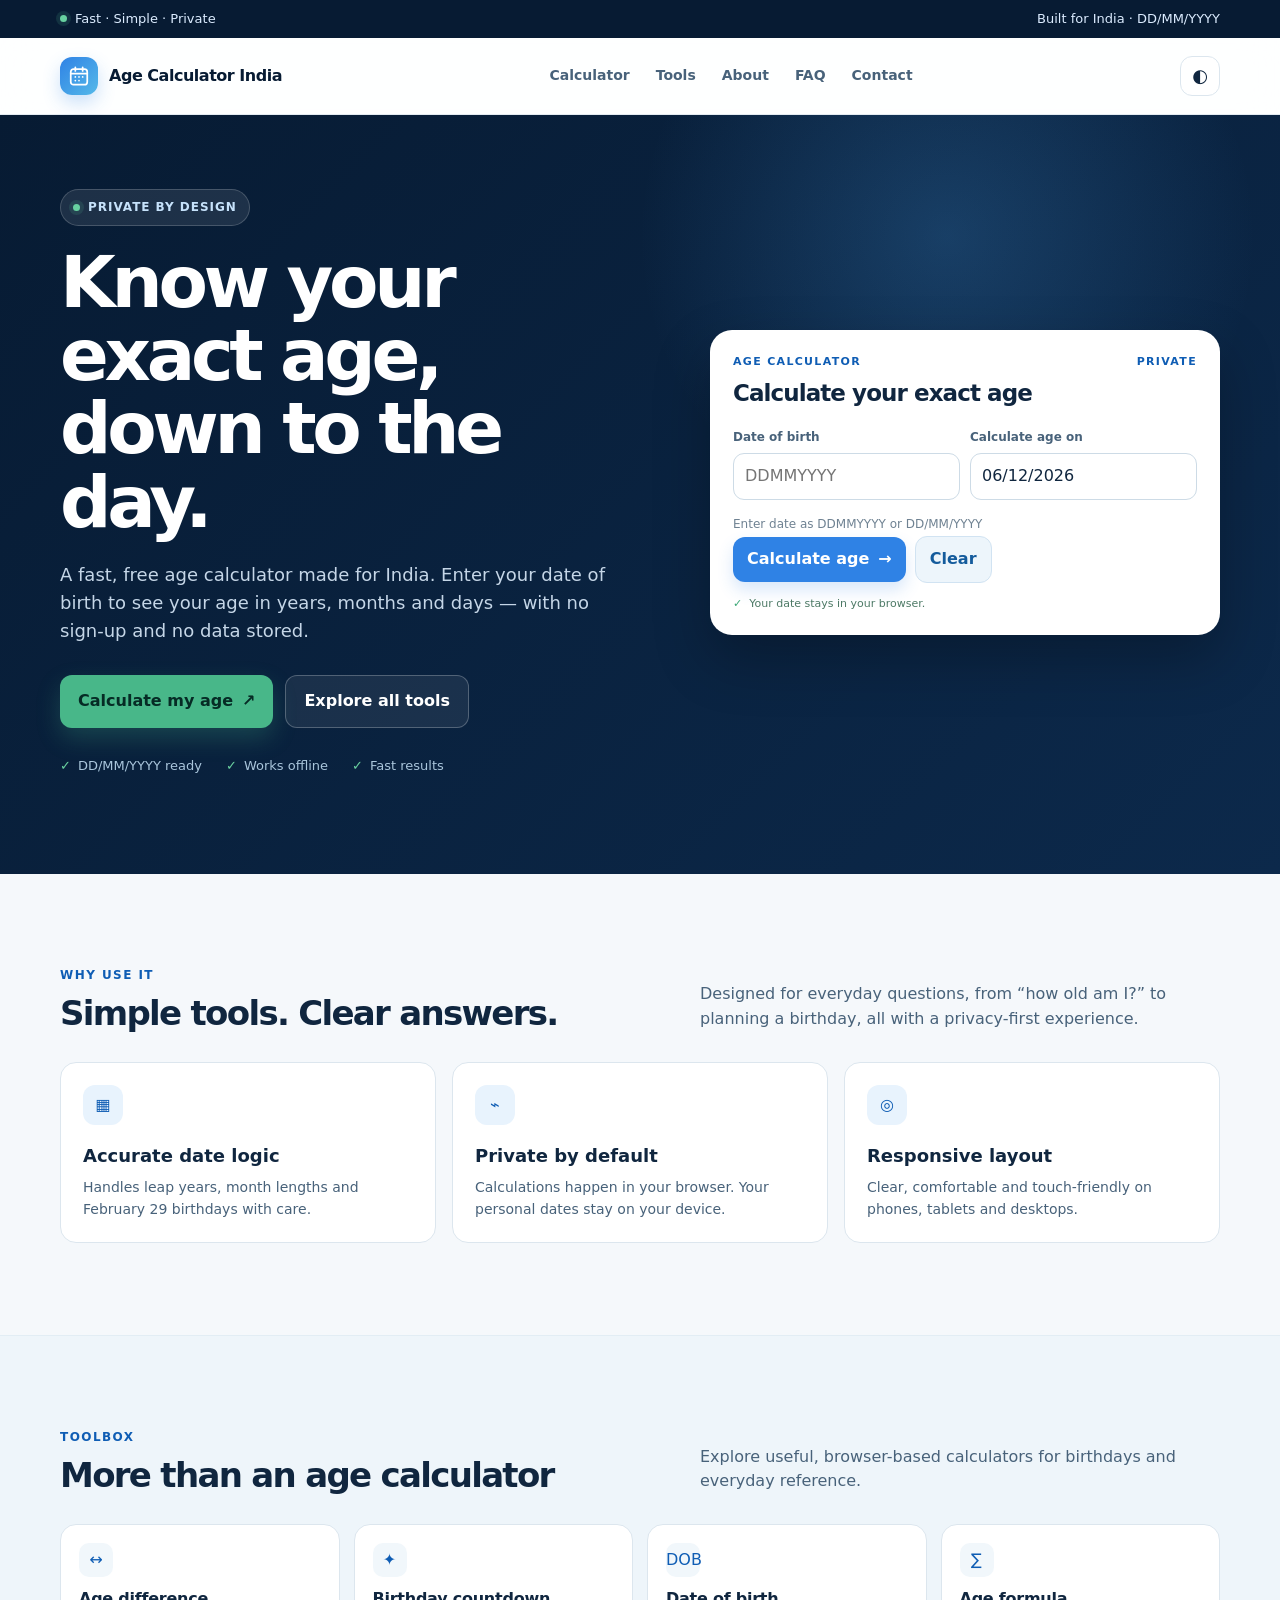
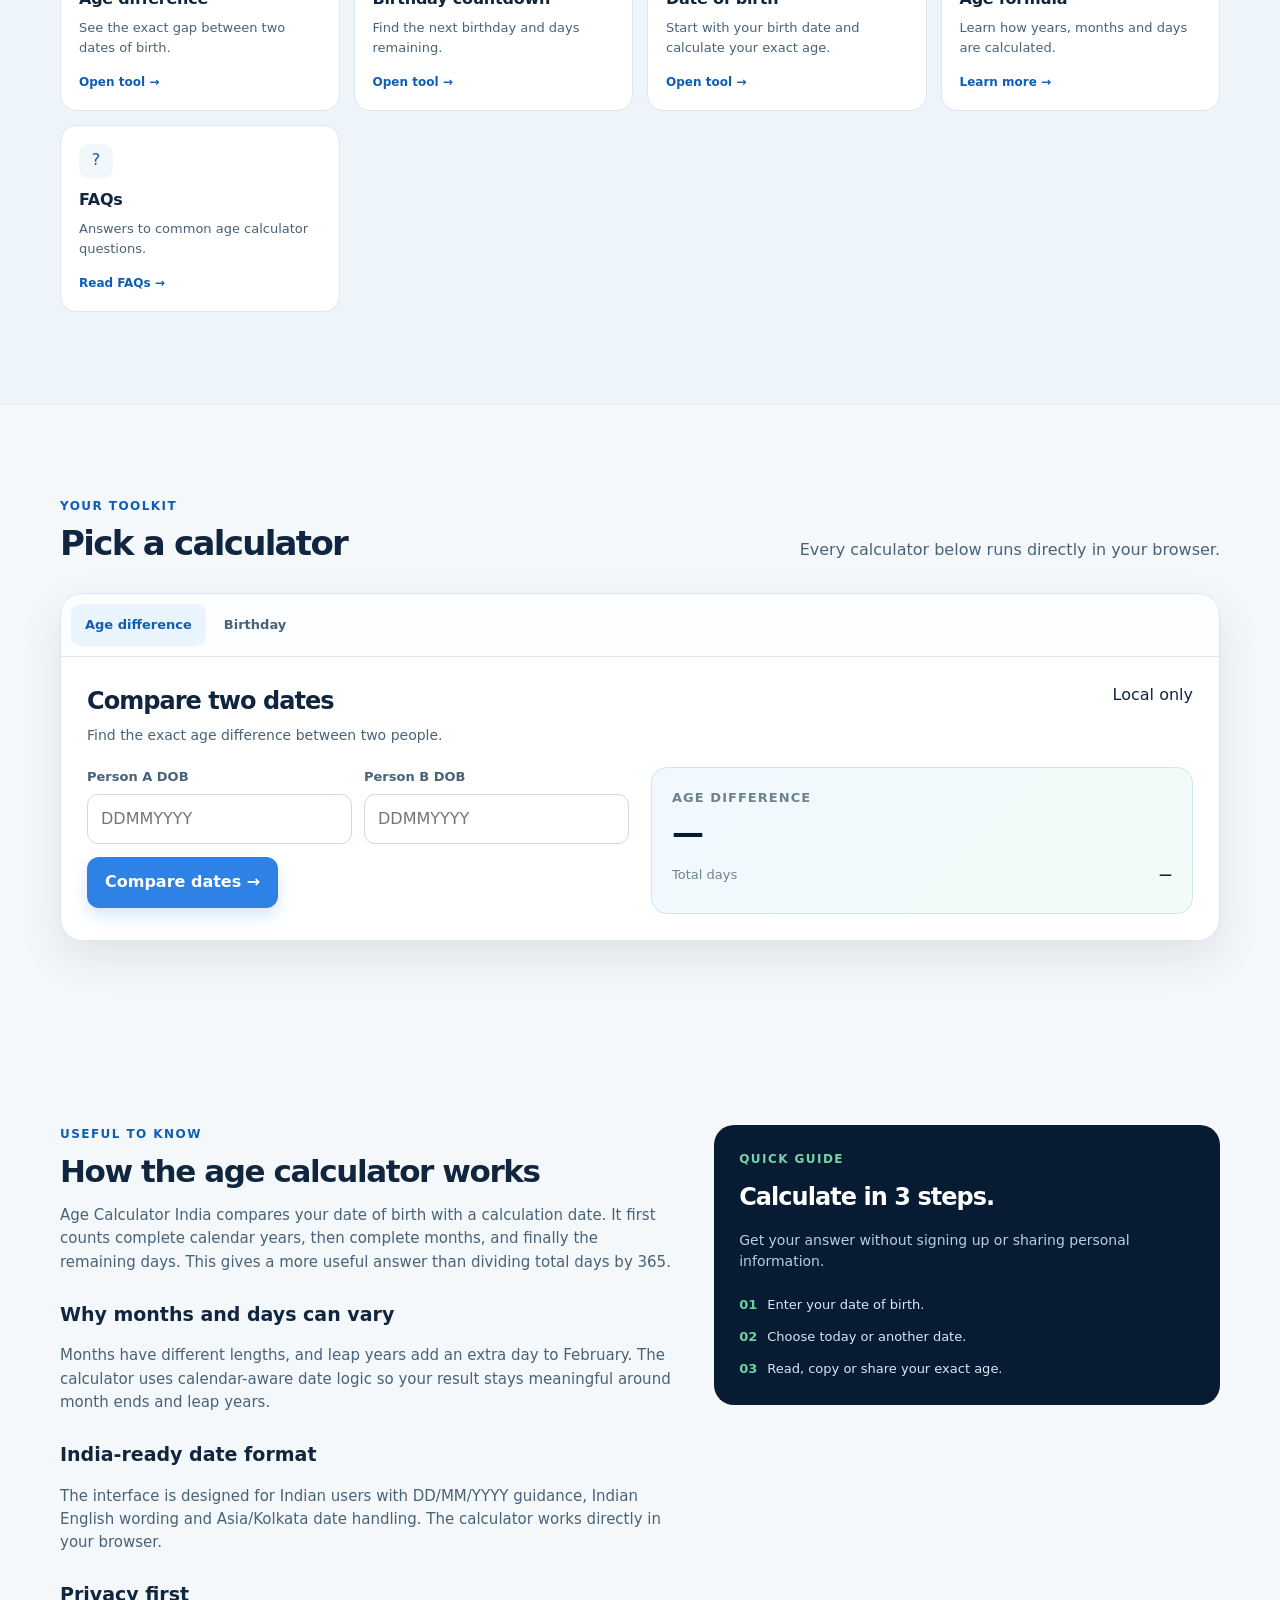
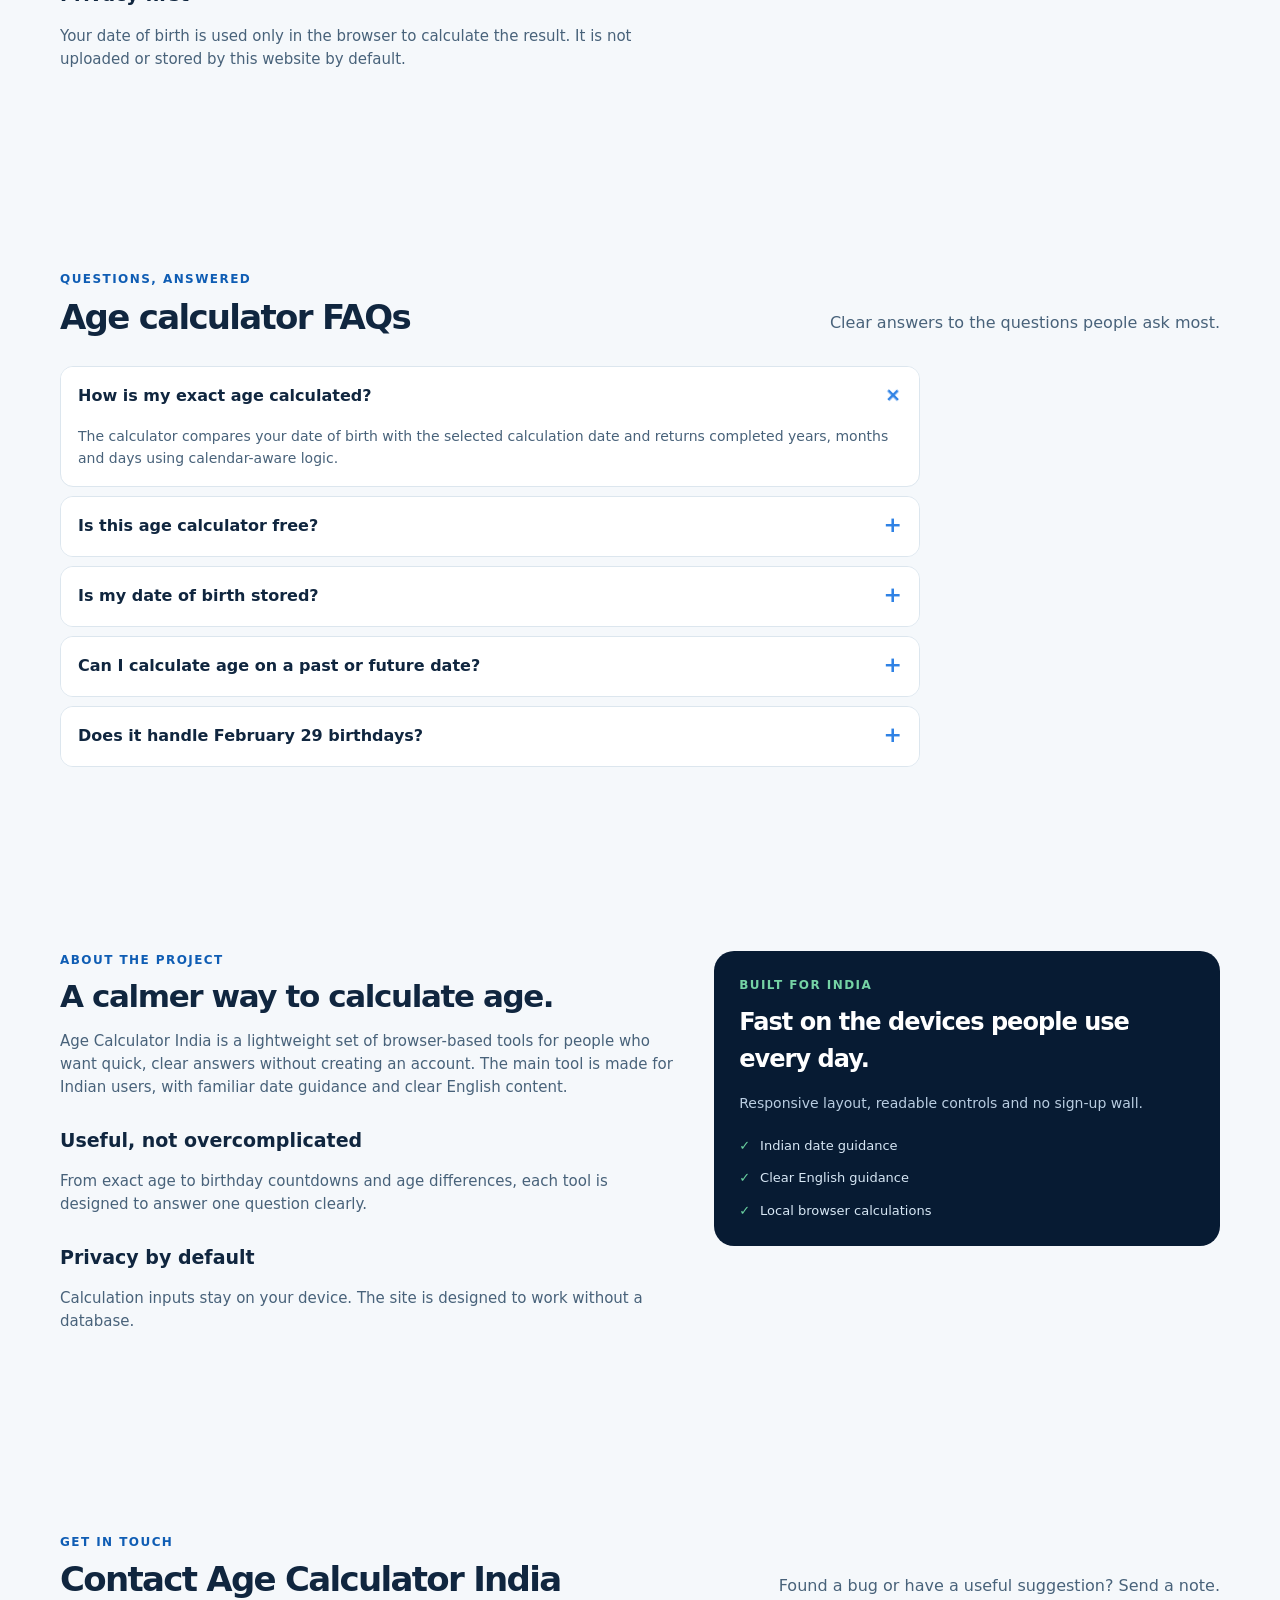
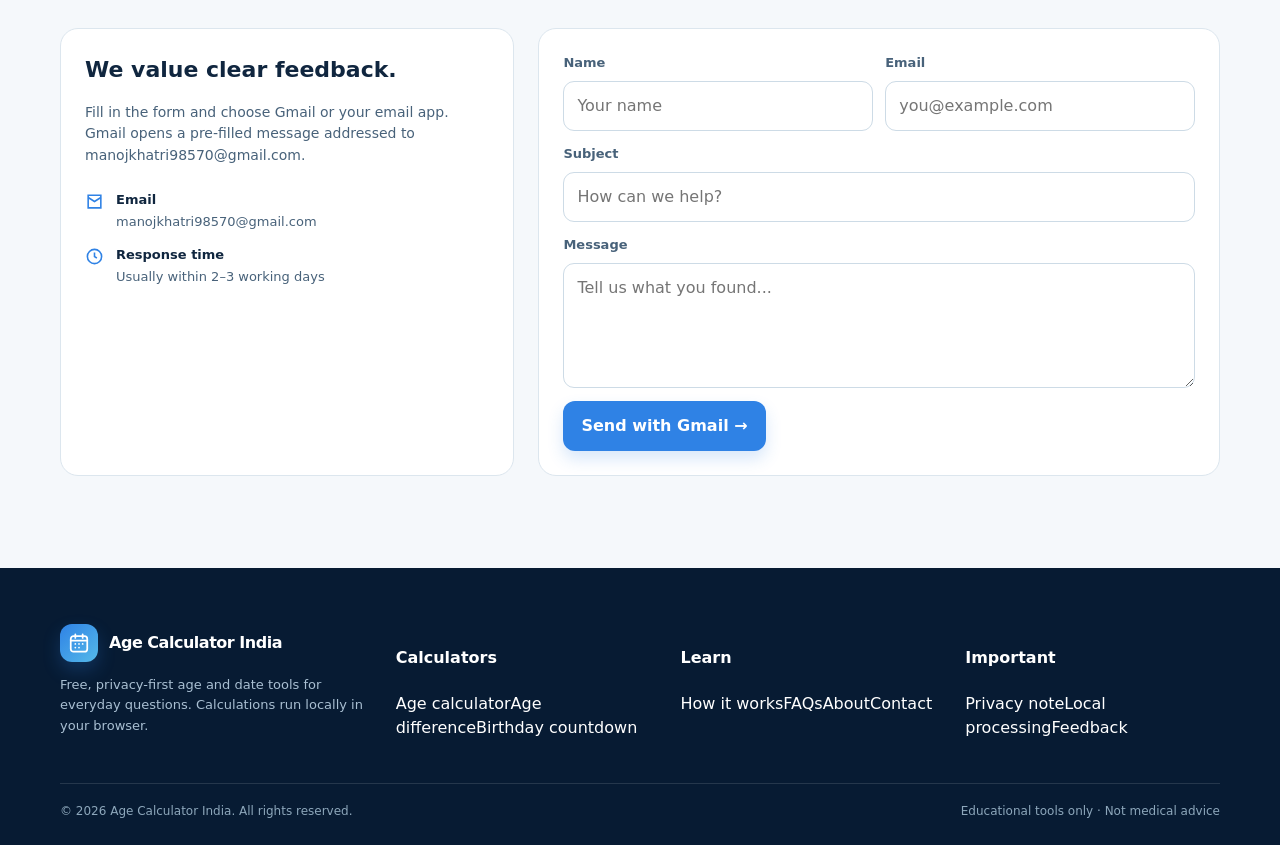
==== index.html @ da119616 "Initial website" ====
<!doctype html>
<html lang="en-IN">
<head>
  <meta charset="utf-8" />
  <meta name="viewport" content="width=device-width, initial-scale=1" />
  <title>Age Calculator India — Exact Age, Birthday & Date of Birth Calculator</title>
  <meta name="description" content="Calculate your exact age in years, months and days with Age Calculator India. Free, private, mobile-friendly tools for birthdays, age difference, pregnancy and more." />
  <meta name="theme-color" content="#071b33" />
  <link rel="icon" href="data:image/svg+xml,%3Csvg xmlns='http://www.w3.org/2000/svg' viewBox='0 0 64 64'%3E%3Crect width='64' height='64' rx='18' fill='%232f82e5'/%3E%3Crect x='14' y='16' width='36' height='34' rx='7' fill='none' stroke='white' stroke-width='5'/%3E%3Cpath d='M22 11v10M42 11v10M14 27h36' stroke='white' stroke-width='5' stroke-linecap='round'/%3E%3C/svg%3E" />
  <link rel="canonical" href="https://agecalculatorindia.example/" />
  <meta property="og:title" content="Age Calculator India — Calculate Your Exact Age" />
  <meta property="og:description" content="A fast, private, browser-based age calculator for India." />
  <meta property="og:type" content="website" />
  <meta property="og:url" content="https://agecalculatorindia.example/" />
  <style>
    :root{
      --ink:#10263f; --ink-2:#48627a; --muted:#6f8292; --canvas:#f5f8fb; --surface:#fff;
      --line:#dce6ee; --blue:#2f82e5; --blue-dark:#0f5db4; --mint:#3aa775; --mint-soft:#e9f7f0;
      --orange:#e79a4b; --orange-soft:#fff5e9; --danger:#dc665d; --navy:#071b33; --navy-2:#0c294b;
      --shadow:0 16px 45px rgba(16,38,63,.10); --radius:20px;
    }
    *{box-sizing:border-box} html{scroll-behavior:smooth} body{margin:0;background:var(--canvas);color:var(--ink);font-family:Inter,ui-sans-serif,system-ui,-apple-system,BlinkMacSystemFont,"Segoe UI",sans-serif;font-size:16px;line-height:1.55;overflow-x:hidden} a{color:inherit;text-decoration:none} button,input,select,textarea{font:inherit} button{cursor:pointer}.container{width:min(1160px,calc(100% - 40px));margin:auto}
    .topbar{background:var(--navy);color:#dcecff;font-size:13px}.topbar .container{height:38px;display:flex;align-items:center;justify-content:space-between;gap:16px}.top-note{display:flex;align-items:center;gap:8px}.dot{width:7px;height:7px;background:#67d1a0;border-radius:50%;display:inline-block;box-shadow:0 0 0 4px rgba(103,209,160,.12)}
    header{position:sticky;top:0;z-index:20;background:rgba(255,255,255,.88);backdrop-filter:blur(18px);border-bottom:1px solid rgba(220,230,238,.8)}.nav{height:76px;display:flex;align-items:center;justify-content:space-between;gap:22px}.brand{display:flex;align-items:center;gap:11px;font-weight:800;letter-spacing:-.03em;color:var(--navy);white-space:nowrap}.brand-mark{width:38px;height:38px;border-radius:12px;background:linear-gradient(135deg,#2f82e5,#55b9e9);display:grid;place-items:center;color:#fff;box-shadow:0 8px 18px rgba(47,130,229,.24)}.brand-mark svg{width:22px}.navlinks{display:flex;align-items:center;gap:26px;color:var(--ink-2);font-size:14px;font-weight:650}.navlinks a:hover{color:var(--blue)}.nav-actions{display:flex;align-items:center;gap:9px}.icon-btn,.theme-btn,.lang-btn{border:1px solid var(--line);background:#fff;color:var(--ink);height:40px;border-radius:12px;display:inline-grid;place-items:center}.icon-btn{min-width:40px}.theme-btn{min-width:40px;padding:0 11px;display:inline-flex;align-items:center;justify-content:center;gap:8px}.theme-label{font-size:12px;font-weight:800;letter-spacing:.01em}.control-glyph{font-size:18px;line-height:1;font-weight:800}.lang-btn{padding:0 12px;font-size:13px;font-weight:700}.icon-btn:hover,.theme-btn:hover,.lang-btn:hover{border-color:#a8c8e6;background:#f4f9fe;box-shadow:0 5px 14px rgba(16,38,63,.08)}.menu-btn{display:none}
    .hero{background:radial-gradient(circle at 74% 16%,rgba(76,164,238,.22),transparent 27%),linear-gradient(135deg,var(--navy),var(--navy-2));color:#fff;overflow:hidden}.hero-inner{padding:74px 0 98px;display:grid;grid-template-columns:1.04fr .96fr;align-items:center;gap:60px}.eyebrow{display:inline-flex;align-items:center;gap:8px;border:1px solid rgba(255,255,255,.18);background:rgba(255,255,255,.09);padding:8px 12px;border-radius:999px;color:#c6e2fb;font-size:12px;font-weight:800;letter-spacing:.08em;text-transform:uppercase}.hero h1{font-size:clamp(42px,6vw,72px);line-height:1.02;letter-spacing:-.06em;margin:20px 0 22px;max-width:690px}.hero p{font-size:18px;color:#c5d6e7;max-width:590px;margin:0 0 30px}.hero-ctas{display:flex;flex-wrap:wrap;gap:12px}.btn{border:0;border-radius:12px;padding:13px 18px;min-height:48px;display:inline-flex;align-items:center;justify-content:center;gap:9px;font-weight:800;transition:transform .18s,box-shadow .18s,background .18s}.btn:hover{transform:translateY(-1px)}.btn-primary{background:#48b789;color:#062b25;box-shadow:0 10px 25px rgba(72,183,137,.24)}.btn-primary:hover{background:#5bc89b}.btn-ghost{color:#fff;border:1px solid rgba(255,255,255,.24);background:rgba(255,255,255,.07)}.btn-ghost:hover{background:rgba(255,255,255,.14)}.hero-trust{display:flex;gap:24px;flex-wrap:wrap;color:#aac6dc;font-size:13px;margin-top:28px}.hero-trust span{display:flex;align-items:center;gap:7px}.check{color:#6ad1a0;font-weight:900}
    .hero-visual{min-height:360px;display:flex;align-items:center;justify-content:flex-end}.hero-calculator{width:min(100%,510px);background:#fff;color:var(--ink);border:1px solid rgba(255,255,255,.4);border-radius:22px;padding:22px;box-shadow:0 24px 55px rgba(0,0,0,.25)}.hero-calc-head{display:flex;align-items:center;justify-content:space-between;gap:12px;margin-bottom:6px}.hero-calc-head span{font-size:11px;font-weight:900;letter-spacing:.12em;text-transform:uppercase;color:var(--blue-dark)}.hero-calculator h3{margin:0 0 16px;font-size:23px;letter-spacing:-.04em}.hero-form-row{display:grid;grid-template-columns:1fr 1fr;gap:10px}.hero-calculator .field{margin-bottom:11px}.hero-calculator .field label{font-size:12px}.hero-calculator .field input{min-height:43px;padding:10px 11px}.hero-calc-actions{display:flex;gap:9px;align-items:center;flex-wrap:wrap}.hero-calc-actions .btn{min-height:43px;padding:10px 14px}.hero-result{display:none;margin-top:14px;border-radius:14px;padding:14px;background:linear-gradient(135deg,#eff8ff,#effaf5);border:1px solid #cfe5f3}.hero-result.show{display:block}.hero-result-label{font-size:11px;text-transform:uppercase;letter-spacing:.08em;color:var(--muted);font-weight:900}.hero-result-age{font-size:28px;line-height:1.1;font-weight:900;letter-spacing:-.05em;color:var(--navy);margin:4px 0}.hero-result-meta{font-size:12px;color:var(--ink-2)}.hero-result-actions{display:flex;gap:8px;margin-top:12px;flex-wrap:wrap}.hero-privacy{margin-top:12px;font-size:11px;color:#4c7965;display:flex;gap:7px;align-items:flex-start}.hero-privacy b{color:var(--mint)}
    .overlap{margin-top:-48px;position:relative;z-index:3}.calculator-shell{background:var(--surface);border:1px solid var(--line);border-radius:24px;box-shadow:var(--shadow);padding:28px}.calc-grid{display:grid;grid-template-columns:1fr 1fr;gap:28px}.calc-copy h2{margin:0 0 8px;font-size:27px;letter-spacing:-.035em}.calc-copy p{margin:0;color:var(--ink-2)}.privacy-note{display:flex;gap:9px;align-items:flex-start;color:#47735f;background:var(--mint-soft);border:1px solid #ccebdc;border-radius:12px;padding:11px 12px;font-size:12px;margin-top:18px}.privacy-note svg{flex:0 0 16px;margin-top:1px}.form-card{background:#f8fbfd;border:1px solid var(--line);border-radius:18px;padding:18px}.form-row{display:grid;grid-template-columns:1fr 1fr;gap:12px}.field{display:flex;flex-direction:column;gap:7px;margin-bottom:13px}.field label{font-size:13px;font-weight:800;color:var(--ink-2)}.field input,.field select,.field textarea{width:100%;border:1px solid #cddbe6;background:#fff;color:var(--ink);border-radius:11px;padding:12px 13px;outline:0;min-height:46px}.field textarea{min-height:125px;resize:vertical}.field input:focus,.field select:focus,.field textarea:focus{border-color:var(--blue);box-shadow:0 0 0 3px rgba(47,130,229,.12)}.field-hint{font-size:12px;color:var(--muted)}.form-actions{display:flex;gap:9px;flex-wrap:wrap}.btn-blue{background:var(--blue);color:#fff;box-shadow:0 8px 16px rgba(47,130,229,.19)}.btn-blue:hover{background:var(--blue-dark)}.btn-soft{background:#edf5fb;color:#145b9c;border:1px solid #d1e3f2}.btn-small{min-height:40px;padding:10px 13px;font-size:13px}.error{display:none;color:#a9443d;background:#fff0ef;border:1px solid #f2c8c3;border-radius:10px;padding:10px 12px;font-size:13px;margin:12px 0}.error.show{display:block}.result-card{display:none;margin-top:18px;border-radius:16px;border:1px solid #cfe5f3;background:linear-gradient(135deg,#f1f9ff,#f2fbf6);padding:17px}.result-card.show{display:block}.result-label{font-size:12px;text-transform:uppercase;letter-spacing:.08em;color:var(--muted);font-weight:800}.result-age{font-size:36px;line-height:1.1;font-weight:900;letter-spacing:-.055em;margin:3px 0 13px;color:var(--navy)}.result-pills{display:flex;flex-wrap:wrap;gap:8px}.result-pill{background:#fff;border:1px solid var(--line);border-radius:10px;padding:9px 10px;font-size:12px;color:var(--ink-2)}.result-pill strong{display:block;color:var(--ink);font-size:15px;margin-top:1px}.result-footer{display:flex;justify-content:space-between;gap:12px;align-items:center;margin-top:14px;padding-top:12px;border-top:1px solid rgba(125,163,185,.22);color:var(--muted);font-size:12px}
    .section{padding:92px 0}.section-head{display:flex;align-items:end;justify-content:space-between;gap:24px;margin-bottom:30px}.section-head h2{font-size:34px;line-height:1.1;letter-spacing:-.05em;margin:0}.section-head p{max-width:520px;margin:0;color:var(--ink-2)}.kicker{color:var(--blue-dark);font-size:12px;font-weight:900;letter-spacing:.12em;text-transform:uppercase;margin-bottom:10px}.feature-grid{display:grid;grid-template-columns:repeat(3,1fr);gap:16px}.feature{padding:22px;background:#fff;border:1px solid var(--line);border-radius:16px}.feature-icon{width:40px;height:40px;border-radius:12px;background:#e8f3fd;color:var(--blue-dark);display:grid;place-items:center;margin-bottom:17px}.feature h3{margin:0 0 7px;font-size:18px}.feature p{margin:0;color:var(--ink-2);font-size:14px}
    .tools-section{background:#eef5fa;border-top:1px solid #e2edf4;border-bottom:1px solid #e2edf4}.tools-grid{display:grid;grid-template-columns:repeat(4,1fr);gap:14px}.tool-card{background:#fff;border:1px solid var(--line);border-radius:16px;padding:18px;min-height:162px;display:flex;flex-direction:column;justify-content:space-between;transition:transform .18s,box-shadow .18s,border-color .18s}.tool-card:hover{transform:translateY(-3px);box-shadow:0 12px 24px rgba(16,38,63,.08);border-color:#afcfe8}.tool-card h3{font-size:16px;margin:10px 0 6px;letter-spacing:-.015em}.tool-card p{font-size:13px;color:var(--ink-2);margin:0}.tool-link{display:inline-flex;align-items:center;gap:5px;color:var(--blue-dark);font-size:12px;font-weight:900;margin-top:15px}.tool-icon{width:34px;height:34px;display:grid;place-items:center;border-radius:10px;background:#f1f7fb;color:var(--blue-dark)}
    .workspace{background:#fff;border:1px solid var(--line);border-radius:22px;box-shadow:var(--shadow);overflow:hidden}.tabs{display:flex;gap:4px;overflow:auto;padding:10px;border-bottom:1px solid var(--line);background:#fbfdff}.tab{border:0;background:transparent;padding:11px 14px;border-radius:10px;color:var(--ink-2);font-size:13px;font-weight:800;white-space:nowrap}.tab.active{background:#eaf4fc;color:var(--blue-dark)}.pane{display:none;padding:26px}.pane.active{display:block}.pane-header{display:flex;justify-content:space-between;align-items:start;gap:18px;margin-bottom:20px}.pane-header h3{font-size:24px;letter-spacing:-.04em;margin:0 0 5px}.pane-header p{margin:0;color:var(--ink-2);font-size:14px}.mini-grid{display:grid;grid-template-columns:1fr 1fr;gap:22px}.inline-result{border:1px solid #cfe5f3;background:linear-gradient(135deg,#f1f9ff,#f2fbf6);border-radius:16px;padding:20px;min-height:100%;}.inline-result h4{font-size:13px;text-transform:uppercase;color:var(--muted);letter-spacing:.08em;margin:0 0 8px}.big-number{font-size:32px;line-height:1.1;font-weight:900;letter-spacing:-.05em;color:var(--navy);margin-bottom:14px}.info-list{display:grid;gap:9px}.info-item{display:flex;justify-content:space-between;gap:18px;border-bottom:1px dashed #c9dae6;padding-bottom:8px;font-size:13px}.info-item:last-child{border-bottom:0}.info-item span{color:var(--muted)}.disclaimer{background:var(--orange-soft);border:1px solid #f1d4aa;color:#855c2e;padding:12px 13px;border-radius:11px;font-size:13px;margin-top:14px}.success{display:none;color:#2e7659;background:var(--mint-soft);border:1px solid #c6ead8;padding:11px 13px;border-radius:11px;font-size:13px;margin-top:12px}.success.show{display:block}
    .content-grid{display:grid;grid-template-columns:1.1fr .9fr;gap:36px;align-items:start}.prose{max-width:710px}.prose h2{font-size:31px;letter-spacing:-.045em;line-height:1.15;margin:0 0 14px}.prose h3{font-size:19px;margin:26px 0 7px}.prose p,.prose li{color:var(--ink-2);font-size:15px}.prose ul{padding-left:20px}.side-card{background:var(--navy);color:#fff;border-radius:20px;padding:25px;position:sticky;top:110px}.side-card h3{font-size:24px;letter-spacing:-.04em;margin:0 0 12px}.side-card p{color:#b9cde1;font-size:14px}.side-list{display:grid;gap:12px;margin-top:22px}.side-list div{display:flex;gap:10px;align-items:flex-start;color:#d7e7f5;font-size:13px}.side-list b{color:#6ad1a0}.faq-list{display:grid;gap:9px;max-width:860px}.faq-item{background:#fff;border:1px solid var(--line);border-radius:13px;overflow:hidden}.faq-q{width:100%;display:flex;justify-content:space-between;gap:14px;border:0;background:#fff;padding:17px;text-align:left;color:var(--ink);font-weight:800}.faq-a{display:none;padding:0 17px 17px;color:var(--ink-2);font-size:14px}.faq-item.open .faq-a{display:block}.faq-item.open .plus{transform:rotate(45deg)}.plus{font-size:22px;line-height:1;color:var(--blue);transition:transform .2s}
    .contact-grid{display:grid;grid-template-columns:.8fr 1.2fr;gap:24px}.contact-card{background:#fff;border:1px solid var(--line);border-radius:18px;padding:24px}.contact-card h3{margin:0 0 8px;font-size:22px}.contact-card p{color:var(--ink-2);font-size:14px}.contact-points{display:grid;gap:13px;margin-top:23px}.contact-point{display:flex;gap:12px;align-items:flex-start}.contact-point svg{color:var(--blue);flex:0 0 19px;margin-top:2px}.contact-point div{font-size:13px;color:var(--ink-2)}.contact-point strong{display:block;color:var(--ink);margin-bottom:2px}
    footer{background:var(--navy);color:#fff;padding:56px 0 25px}.footer-grid{display:grid;grid-template-columns:1.2fr 1fr 1fr 1fr;gap:30px}.footer-brand p{color:#a9bfd2;font-size:13px;max-width:310px}.footer h4{font-size:13px;margin:0 0 14px;color:#fff}.footer a{display:block;color:#a9bfd2;font-size:13px;margin:9px 0}.footer a:hover{color:#fff}.footer-bottom{display:flex;justify-content:space-between;gap:18px;border-top:1px solid rgba(255,255,255,.12);margin-top:34px;padding-top:18px;color:#8da7bb;font-size:12px}.hidden{display:none!important}
    body.dark{--ink:#f1f6fb;--ink-2:#bdcad6;--muted:#91a4b3;--canvas:#101b27;--surface:#162433;--line:#294052;--navy:#061522;--navy-2:#0b2239}.dark header{background:rgba(16,27,39,.88)}.dark .brand{color:#fff}.dark .icon-btn,.dark .theme-btn,.dark .lang-btn,.dark .form-card,.dark .field input,.dark .field select,.dark .field textarea,.dark .feature,.dark .tool-card,.dark .workspace,.dark .faq-item,.dark .faq-q,.dark .contact-card{background:#162433;color:var(--ink);border-color:var(--line)}.dark .fake-field{background:#1b2d3f;border-color:var(--line);color:#98abba}.dark .fake-result,.dark .result-card,.dark .inline-result{background:linear-gradient(135deg,#162b3f,#16352e);border-color:#34536a}.dark .result-pill,.dark .fake-chip{background:#1d3041;border-color:#365164;color:#c6d4df}.dark .btn-soft{background:#18324a;color:#b8dcf6;border-color:#31526c}.dark .tabs{background:#122131;border-color:var(--line)}.dark .tab{color:#b9cbd7}.dark .tab.active{background:#1a3d59;color:#cdeaff}.dark .tools-section{background:#12202d;border-color:#213a4c}.dark .feature-icon,.dark .tool-icon{background:#1a344a;color:#95cefa}.dark .side-card{background:#0b2239}.dark .topbar{background:#040e19}.dark .contact-point div,.dark .contact-point strong{color:var(--ink)}.dark .hero-calculator{background:#162433;color:var(--ink);border-color:#294052}.dark .hero-calculator .field input{background:#1b2d3f;color:var(--ink);border-color:#294052}.dark .hero-result{background:linear-gradient(135deg,#162b3f,#16352e);border-color:#34536a}.dark .hero-result-age,.dark .big-number,.dark .result-age{color:#f6fbff}.dark .footer{background:#061522}
    @media (max-width:980px){.hero-inner{grid-template-columns:1fr;gap:36px;padding:60px 0 82px}.hero-visual{max-width:560px}.calc-grid,.content-grid,.contact-grid{grid-template-columns:1fr}.tools-grid{grid-template-columns:repeat(2,1fr)}.feature-grid{grid-template-columns:repeat(3,1fr)}.side-card{position:static}.footer-grid{grid-template-columns:2fr 1fr 1fr}}
    @media (max-width:700px){.container{width:min(100% - 28px,1160px)}.topbar .container{height:34px;font-size:11px}.topbar .top-right{display:none}.nav{height:66px;overflow:hidden}.brand{min-width:0}.brand>span:last-child{overflow:hidden;text-overflow:ellipsis}.nav-actions{gap:6px}.lang-btn,.theme-label{display:none}.navlinks{display:none}.navlinks.open{display:flex;position:absolute;top:66px;left:0;right:0;flex-direction:column;align-items:flex-start;gap:0;padding:12px 18px 17px;background:#fff;border-bottom:1px solid var(--line);box-shadow:0 12px 20px rgba(16,38,63,.08)}.dark .navlinks.open{background:#162433}.navlinks.open a{padding:11px 4px;width:100%}.menu-btn{display:inline-grid}.hero-inner{padding:48px 0 74px}.hero h1{font-size:47px}.hero p{font-size:16px}.hero-visual{display:flex;min-height:auto;justify-content:stretch}.hero-calculator{width:100%}.hero-form-row{grid-template-columns:1fr}.overlap{margin-top:-32px}.calculator-shell{padding:20px}.calc-grid,.mini-grid,.form-row{grid-template-columns:1fr}.section{padding:70px 0}.section-head{display:block}.section-head h2{font-size:29px;margin-bottom:11px}.feature-grid{grid-template-columns:1fr}.tools-grid{grid-template-columns:1fr}.pane{padding:20px}.pane-header{display:block}.footer-grid{grid-template-columns:1fr 1fr}.footer-brand{grid-column:1/-1}.footer-bottom{display:block}.footer-bottom span{display:block;margin-bottom:6px}}
    @media (prefers-reduced-motion:reduce){*,*:before,*:after{scroll-behavior:auto!important;transition:none!important}}
  </style>
  <script type="application/ld+json">
  {"@context":"https://schema.org","@type":"WebApplication","name":"Age Calculator India","applicationCategory":"UtilitiesApplication","operatingSystem":"Any","description":"A free browser-based age calculator for users in India.","url":"https://agecalculatorindia.example/","offers":{"@type":"Offer","price":"0","priceCurrency":"INR"}}
  </script>
  <script type="application/ld+json">
  {"@context":"https://schema.org","@type":"FAQPage","mainEntity":[{"@type":"Question","name":"How is age calculated?","acceptedAnswer":{"@type":"Answer","text":"Age is calculated by comparing the date of birth with the selected calculation date and returning completed years, months and days."}},{"@type":"Question","name":"Is my date of birth stored?","acceptedAnswer":{"@type":"Answer","text":"No. The calculator runs locally in your browser and does not store your date of birth by default."}}]}
  </script>
</head>
<body>
  <div class="topbar"><div class="container"><span class="top-note"><i class="dot"></i> Fast · Simple · Private</span><span class="top-right">Built for India · DD/MM/YYYY</span></div></div>
  <header><div class="container nav">
    <a href="#home" class="brand" aria-label="Age Calculator India home"><span class="brand-mark"><svg viewBox="0 0 24 24" fill="none" stroke="currentColor" stroke-width="1.9" stroke-linecap="round" stroke-linejoin="round"><rect x="3" y="4.5" width="18" height="17" rx="3"/><path d="M8 2.5v4M16 2.5v4M3 9.5h18M8 13h.01M12 13h.01M16 13h.01M8 17h.01M12 17h.01"/></svg></span><span>Age Calculator India</span></a>
    <nav class="navlinks" id="navlinks"><a href="#home">Calculator</a><a href="#tools">Tools</a><a href="#about">About</a><a href="#faq">FAQ</a><a href="#contact">Contact</a></nav>
    <div class="nav-actions"><button class="theme-btn" id="themeBtn" type="button" aria-label="Toggle light and dark theme" aria-pressed="false" title="Switch appearance"><span id="themeIcon" class="control-glyph" aria-hidden="true">◐</span></button><button class="icon-btn menu-btn" id="menuBtn" type="button" aria-label="Open menu"><span class="control-glyph" aria-hidden="true">≡</span></button></div>
  </div></header>

  <main>
    <section class="hero" id="home"><div class="container hero-inner">
      <div><span class="eyebrow"><span class="dot"></span> Private by design</span><h1>Know your exact age, down to the day.</h1><p id="heroText">A fast, free age calculator made for India. Enter your date of birth to see your age in years, months and days — with no sign-up and no data stored.</p><div class="hero-ctas"><a href="#home" class="btn btn-primary">Calculate my age <span>↗</span></a><a href="#tools" class="btn btn-ghost">Explore all tools</a></div><div class="hero-trust"><span><b class="check">✓</b> DD/MM/YYYY ready</span><span><b class="check">✓</b> Works offline</span><span><b class="check">✓</b> Fast results</span></div></div>
      <div class="hero-visual"><div class="hero-calculator" aria-label="Main age calculator"><div class="hero-calc-head"><span>Age calculator</span><span class="mini-tag">Private</span></div><h3>Calculate your exact age</h3><div class="hero-form-row"><div class="field"><label for="heroDob">Date of birth</label><input id="heroDob" type="text" inputmode="numeric" placeholder="DDMMYYYY" maxlength="10" aria-describedby="heroDateHint"></div><div class="field"><label for="heroAsOf">Calculate age on</label><input id="heroAsOf" type="text" inputmode="numeric" placeholder="DDMMYYYY" maxlength="10"></div></div><span id="heroDateHint" class="field-hint">Enter date as DDMMYYYY or DD/MM/YYYY</span><div id="heroError" class="error" role="alert"></div><div class="hero-calc-actions"><button class="btn btn-blue" id="heroCalculate" type="button">Calculate age <span>→</span></button><button class="btn btn-soft" id="heroClear" type="button">Clear</button></div><div class="hero-result" id="heroResult" aria-live="polite"><div class="hero-result-label">Exact age</div><div class="hero-result-age" id="heroHeadline">—</div><div class="hero-result-meta" id="heroMeta">Calculated locally</div><div class="result-pills" id="heroDetails"></div><div class="hero-result-actions"><button class="btn btn-soft btn-small" id="copyShareLink" type="button">Copy link</button></div></div><div class="hero-privacy"><b>✓</b><span>Your date stays in your browser.</span></div></div></div>
    </div></section>

    

    <section class="section"><div class="container"><div class="section-head"><div><div class="kicker">Why use it</div><h2>Simple tools. Clear answers.</h2></div><p>Designed for everyday questions, from “how old am I?” to planning a birthday, all with a privacy-first experience.</p></div><div class="feature-grid"><article class="feature"><div class="feature-icon">▦</div><h3>Accurate date logic</h3><p>Handles leap years, month lengths and February 29 birthdays with care.</p></article><article class="feature"><div class="feature-icon">⌁</div><h3>Private by default</h3><p>Calculations happen in your browser. Your personal dates stay on your device.</p></article><article class="feature"><div class="feature-icon">◎</div><h3>Responsive layout</h3><p>Clear, comfortable and touch-friendly on phones, tablets and desktops.</p></article></div></div></section>

    <section class="section tools-section" id="tools"><div class="container"><div class="section-head"><div><div class="kicker">Toolbox</div><h2>More than an age calculator</h2></div><p>Explore useful, browser-based calculators for birthdays and everyday reference.</p></div><div class="tools-grid"><a class="tool-card" href="#workspace" data-tab="difference"><div><div class="tool-icon">↔</div><h3>Age difference</h3><p>See the exact gap between two dates of birth.</p></div><span class="tool-link">Open tool →</span></a><a class="tool-card" href="#workspace" data-tab="birthday"><div><div class="tool-icon">✦</div><h3>Birthday countdown</h3><p>Find the next birthday and days remaining.</p></div><span class="tool-link">Open tool →</span></a><a class="tool-card" href="#home"><div><div class="tool-icon">DOB</div><h3>Date of birth</h3><p>Start with your birth date and calculate your exact age.</p></div><span class="tool-link">Open tool →</span></a><a class="tool-card" href="#content"><div><div class="tool-icon">∑</div><h3>Age formula</h3><p>Learn how years, months and days are calculated.</p></div><span class="tool-link">Learn more →</span></a><a class="tool-card" href="#faq"><div><div class="tool-icon">?</div><h3>FAQs</h3><p>Answers to common age calculator questions.</p></div><span class="tool-link">Read FAQs →</span></a></div></div></section>

    <section class="section" id="workspace"><div class="container"><div class="section-head"><div><div class="kicker">Your toolkit</div><h2>Pick a calculator</h2></div><p>Every calculator below runs directly in your browser.</p></div><div class="workspace"><div class="tabs" role="tablist"><button class="tab active" data-pane="difference" role="tab">Age difference</button><button class="tab" data-pane="birthday" role="tab">Birthday</button></div>
      <div class="pane active" id="pane-difference"><div class="pane-header"><div><h3>Compare two dates</h3><p>Find the exact age difference between two people.</p></div><span class="mini-tag">Local only</span></div><div class="mini-grid"><div><div class="form-row"><div class="field"><label for="personA">Person A DOB</label><input type="text" inputmode="numeric" placeholder="DDMMYYYY" maxlength="10" id="personA"></div><div class="field"><label for="personB">Person B DOB</label><input type="text" inputmode="numeric" placeholder="DDMMYYYY" maxlength="10" id="personB"></div></div><div id="diffError" class="error" role="alert"></div><button class="btn btn-blue" id="calculateDiff" type="button">Compare dates →</button></div><div class="inline-result"><h4>Age difference</h4><div class="big-number" id="diffHeadline">—</div><div class="info-list" id="diffInfo"><div class="info-item"><span>Total days</span><b>—</b></div></div></div></div></div>
      <div class="pane" id="pane-birthday"><div class="pane-header"><div><h3>Birthday countdown</h3><p>See when the next birthday arrives.</p></div><span class="mini-tag">Local only</span></div><div class="mini-grid"><div><div class="field"><label for="birthdayDob">Date of birth</label><input type="text" inputmode="numeric" placeholder="DDMMYYYY" maxlength="10" id="birthdayDob"></div><div id="birthdayError" class="error" role="alert"></div><button class="btn btn-blue" id="calculateBirthday" type="button">Show birthday →</button></div><div class="inline-result"><h4>Next birthday</h4><div class="big-number" id="birthdayHeadline">—</div><div class="info-list" id="birthdayInfo"><div class="info-item"><span>Days remaining</span><b>—</b></div></div></div></div></div>
          </div></div></section>

    <section class="section" id="content"><div class="container content-grid"><article class="prose"><div class="kicker">Useful to know</div><h2>How the age calculator works</h2><p>Age Calculator India compares your date of birth with a calculation date. It first counts complete calendar years, then complete months, and finally the remaining days. This gives a more useful answer than dividing total days by 365.</p><h3>Why months and days can vary</h3><p>Months have different lengths, and leap years add an extra day to February. The calculator uses calendar-aware date logic so your result stays meaningful around month ends and leap years.</p><h3>India-ready date format</h3><p>The interface is designed for Indian users with DD/MM/YYYY guidance, Indian English wording and Asia/Kolkata date handling. The calculator works directly in your browser.</p><h3>Privacy first</h3><p>Your date of birth is used only in the browser to calculate the result. It is not uploaded or stored by this website by default.</p></article><aside class="side-card"><div class="kicker" style="color:#75d3a5">Quick guide</div><h3>Calculate in 3 steps.</h3><p>Get your answer without signing up or sharing personal information.</p><div class="side-list"><div><b>01</b><span>Enter your date of birth.</span></div><div><b>02</b><span>Choose today or another date.</span></div><div><b>03</b><span>Read, copy or share your exact age.</span></div></div></aside></div></section>

    <section class="section" id="faq"><div class="container"><div class="section-head"><div><div class="kicker">Questions, answered</div><h2>Age calculator FAQs</h2></div><p>Clear answers to the questions people ask most.</p></div><div class="faq-list"><div class="faq-item open"><button class="faq-q" type="button">How is my exact age calculated?<span class="plus">+</span></button><div class="faq-a">The calculator compares your date of birth with the selected calculation date and returns completed years, months and days using calendar-aware logic.</div></div><div class="faq-item"><button class="faq-q" type="button">Is this age calculator free?<span class="plus">+</span></button><div class="faq-a">Yes. The calculator is free to use and no account is required.</div></div><div class="faq-item"><button class="faq-q" type="button">Is my date of birth stored?<span class="plus">+</span></button><div class="faq-a">No. The calculator runs locally in your browser and does not store your date of birth by default.</div></div><div class="faq-item"><button class="faq-q" type="button">Can I calculate age on a past or future date?<span class="plus">+</span></button><div class="faq-a">You can calculate age on any date on or after the date of birth. A date before the birth date will show a validation message.</div></div><div class="faq-item"><button class="faq-q" type="button">Does it handle February 29 birthdays?<span class="plus">+</span></button><div class="faq-a">Yes. Leap years and February 29 birthdays are handled with a clear next-birthday rule for non-leap years.</div></div></div></div></section>

    <section class="section" id="about"><div class="container content-grid"><article class="prose"><div class="kicker">About the project</div><h2>A calmer way to calculate age.</h2><p>Age Calculator India is a lightweight set of browser-based tools for people who want quick, clear answers without creating an account. The main tool is made for Indian users, with familiar date guidance and clear English content.</p><h3>Useful, not overcomplicated</h3><p>From exact age to birthday countdowns and age differences, each tool is designed to answer one question clearly.</p><h3>Privacy by default</h3><p>Calculation inputs stay on your device. The site is designed to work without a database.</p></article><aside class="side-card"><div class="kicker" style="color:#75d3a5">Built for India</div><h3>Fast on the devices people use every day.</h3><p>Responsive layout, readable controls and no sign-up wall.</p><div class="side-list"><div><b>✓</b><span>Indian date guidance</span></div><div><b>✓</b><span>Clear English guidance</span></div><div><b>✓</b><span>Local browser calculations</span></div></div></aside></div></section>

    <section class="section" id="contact"><div class="container"><div class="section-head"><div><div class="kicker">Get in touch</div><h2>Contact Age Calculator India</h2></div><p>Found a bug or have a useful suggestion? Send a note.</p></div><div class="contact-grid"><div class="contact-card"><h3>We value clear feedback.</h3><p>Fill in the form and choose Gmail or your email app. Gmail opens a pre-filled message addressed to manojkhatri98570@gmail.com.</p><div class="contact-points"><div class="contact-point"><svg viewBox="0 0 24 24" fill="none" stroke="currentColor" stroke-width="2"><path d="M4 4h16v16H4z"/><path d="m4 7 8 5 8-5"/></svg><div><strong>Email</strong>manojkhatri98570@gmail.com</div></div><div class="contact-point"><svg viewBox="0 0 24 24" fill="none" stroke="currentColor" stroke-width="2"><circle cx="12" cy="12" r="9"/><path d="M12 7v5l3 2"/></svg><div><strong>Response time</strong>Usually within 2–3 working days</div></div></div></div><div class="contact-card"><form id="contactForm"><div class="form-row"><div class="field"><label for="contactName">Name</label><input id="contactName" required placeholder="Your name"></div><div class="field"><label for="contactEmail">Email</label><input id="contactEmail" type="email" required placeholder="you@example.com"></div></div><div class="field"><label for="contactSubject">Subject</label><input id="contactSubject" required placeholder="How can we help?"></div><div class="field"><label for="contactMessage">Message</label><textarea id="contactMessage" required placeholder="Tell us what you found..."></textarea></div><input id="website" class="hidden" tabindex="-1" autocomplete="off"><div class="form-actions"><button class="btn btn-blue" id="sendGmail" type="button">Send with Gmail →</button></div><div id="contactSuccess" class="success" role="status">Choose an option to open a pre-filled message.</div></form></div></div></div></section>
  </main>

  <footer><div class="container"><div class="footer-grid"><div class="footer-brand"><a href="#home" class="brand" style="color:#fff"><span class="brand-mark"><svg viewBox="0 0 24 24" fill="none" stroke="currentColor" stroke-width="1.9" stroke-linecap="round" stroke-linejoin="round"><rect x="3" y="4.5" width="18" height="17" rx="3"/><path d="M8 2.5v4M16 2.5v4M3 9.5h18M8 13h.01M12 13h.01M16 13h.01M8 17h.01M12 17h.01"/></svg></span><span>Age Calculator India</span></a><p>Free, privacy-first age and date tools for everyday questions. Calculations run locally in your browser.</p></div><div><h4>Calculators</h4><a href="#home">Age calculator</a><a href="#workspace">Age difference</a><a href="#workspace">Birthday countdown</a></div><div><h4>Learn</h4><a href="#content">How it works</a><a href="#faq">FAQs</a><a href="#about">About</a><a href="#contact">Contact</a></div><div><h4>Important</h4><a href="#content">Privacy note</a><a href="#content">Local processing</a><a href="#contact">Feedback</a></div></div><div class="footer-bottom"><span>© 2026 Age Calculator India. All rights reserved.</span><span>Educational tools only · Not medical advice</span></div></div></footer>

  <script>
    const $ = (id) => document.getElementById(id);
    const MS_DAY = 86400000;
    function todayUTC(){const d=new Date(); return new Date(Date.UTC(d.getFullYear(),d.getMonth(),d.getDate()));}
    function inputDate(value){if(!value)return null;const raw=value.trim();let y,m,d;if(/^\d{4}-\d{1,2}-\d{1,2}$/.test(raw)){[y,m,d]=raw.split('-').map(Number)}else{const digits=raw.replace(/\D/g,'');if(digits.length===8){d=Number(digits.slice(0,2));m=Number(digits.slice(2,4));y=Number(digits.slice(4,8))}else{const parts=raw.split(/[\/. -]/).filter(Boolean).map(Number);if(parts.length!==3)return null;if(parts[0]>31){[y,m,d]=parts}else{[d,m,y]=parts}}}if(!y||!m||!d||y<1000||m<1||m>12||d<1||d>31)return null;const date=new Date(Date.UTC(y,m-1,d));return date.getUTCFullYear()===y&&date.getUTCMonth()===m-1&&date.getUTCDate()===d?date:null}
    function isoDate(d){return d.toISOString().slice(0,10)}
    function indianDate(d){return `${String(d.getUTCDate()).padStart(2,'0')}/${String(d.getUTCMonth()+1).padStart(2,'0')}/${d.getUTCFullYear()}`}
    function fmt(d){return new Intl.DateTimeFormat('en-IN',{day:'2-digit',month:'short',year:'numeric',timeZone:'UTC'}).format(d)}
    function fmtLong(d){return new Intl.DateTimeFormat('en-IN',{weekday:'long',day:'2-digit',month:'long',year:'numeric',timeZone:'UTC'}).format(d)}
    function daysBetween(a,b){return Math.round((b-a)/MS_DAY)}
    function addDays(d,n){const x=new Date(d);x.setUTCDate(x.getUTCDate()+n);return x}
    function isLeap(y){return y%4===0&&(y%100!==0||y%400===0)}
    function safeBirthday(year, month, day){return new Date(Date.UTC(year,month,month===1&&day===29&&!isLeap(year)?28:day))}
    function ageParts(birth, end){let y=end.getUTCFullYear()-birth.getUTCFullYear();let m=end.getUTCMonth()-birth.getUTCMonth();let d=end.getUTCDate()-birth.getUTCDate();if(d<0){m--;const prev=new Date(Date.UTC(end.getUTCFullYear(),end.getUTCMonth(),0));d+=prev.getUTCDate()}if(m<0){y--;m+=12}return {y,m,d}}
    function totalMonths(birth,end){return (end.getUTCFullYear()-birth.getUTCFullYear())*12+(end.getUTCMonth()-birth.getUTCMonth())-(end.getUTCDate()<birth.getUTCDate()?1:0)}
    function ageText(p){const unit=(n,s)=>`${n} ${s}${n===1?'':'s'}`;return `${unit(p.y,'year')}, ${unit(p.m,'month')}, ${unit(p.d,'day')}`}
    function showError(el,msg){el.textContent=msg;el.classList.add('show')}
    function hideError(el){el.textContent='';el.classList.remove('show')}
    function setToday(){const t=isoDate(todayUTC());if($('asOf'))$('asOf').value=t;if($('heroAsOf'))$('heroAsOf').value=indianDate(todayUTC());['personA','personB','birthdayDob','lmp','heroDob'].forEach(id=>{if($(id))$(id).max=t})}
    let currentShareUrl='';
    function buildShareUrl(dob,asOf){const url=new URL(window.location.href);url.search='';url.hash='home';url.searchParams.set('dob',dob);url.searchParams.set('asOf',asOf);return url.toString()}
    function calculateHeroAge(){const b=inputDate($('heroDob').value),e=inputDate($('heroAsOf').value)||todayUTC(),err=$('heroError');hideError(err);if(!b){showError(err,'Please enter a valid date of birth.');return false}if(e<b){showError(err,'The calculation date must be on or after the date of birth.');return false}const p=ageParts(b,e),nextYear=e.getUTCFullYear()+(safeBirthday(e.getUTCFullYear(),b.getUTCMonth(),b.getUTCDate())<=e?1:0),next=safeBirthday(nextYear,b.getUTCMonth(),b.getUTCDate());$('heroHeadline').textContent=ageText(p);$('heroMeta').textContent=`Next birthday: ${fmt(next)} · ${daysBetween(e,next).toLocaleString('en-IN')} days to go`;const details=[['Total months',totalMonths(b,e).toLocaleString('en-IN')],['Total weeks',Math.floor(daysBetween(b,e)/7).toLocaleString('en-IN')],['Total days',daysBetween(b,e).toLocaleString('en-IN')],['Day of birth',fmtLong(b)]];$('heroDetails').innerHTML=details.map(([label,value])=>`<span class="result-pill">${label}<strong>${value}</strong></span>`).join('');currentShareUrl=buildShareUrl(isoDate(b),isoDate(e));window.history.replaceState({},'',currentShareUrl);$('heroResult').classList.add('show');return true}
    async function copyText(text){try{await navigator.clipboard.writeText(text);return true}catch{const area=document.createElement('textarea');area.value=text;area.style.position='fixed';area.style.opacity='0';document.body.appendChild(area);area.select();const ok=document.execCommand('copy');area.remove();return ok}}
    $('heroCalculate').addEventListener('click',calculateHeroAge);$('heroDob').addEventListener('keydown',e=>{if(e.key==='Enter')calculateHeroAge()});$('heroClear').addEventListener('click',()=>{const url=new URL(window.location.href);url.search='';url.hash='home';window.history.replaceState({},'',url);$('heroDob').value='';$('heroAsOf').value=indianDate(todayUTC());$('heroHeadline').textContent='—';$('heroMeta').textContent='Calculated locally';$('heroDetails').innerHTML='';$('heroResult').classList.remove('show');currentShareUrl='';hideError($('heroError'))});$('copyShareLink').addEventListener('click',async()=>{if(!currentShareUrl)return;if(await copyText(currentShareUrl)){$('copyShareLink').textContent='Copied ✓';setTimeout(()=>$('copyShareLink').textContent='Copy link',1400)}});
    function formatDateField(el){const digits=el.value.replace(/\D/g,'').slice(0,8);if(digits.length>4)el.value=`${digits.slice(0,2)}/${digits.slice(2,4)}/${digits.slice(4)}`;else if(digits.length>2)el.value=`${digits.slice(0,2)}/${digits.slice(2)}`;else el.value=digits}document.querySelectorAll('input[placeholder="DDMMYYYY"]').forEach(el=>el.addEventListener('input',()=>formatDateField(el)));
    function loadSharedAge(){const params=new URLSearchParams(window.location.search),dob=params.get('dob'),asOf=params.get('asOf');if(inputDate(dob)){ const birth=inputDate(dob),calcDate=inputDate(asOf);$('heroDob').value=indianDate(birth);if(calcDate)$('heroAsOf').value=indianDate(calcDate);calculateHeroAge() }}
    function openPane(name){document.querySelectorAll('.tab').forEach(t=>t.classList.toggle('active',t.dataset.pane===name));document.querySelectorAll('.pane').forEach(p=>p.classList.toggle('active',p.id==='pane-'+name));document.getElementById('workspace').scrollIntoView({behavior:'smooth',block:'start'})}
    document.querySelectorAll('.tab').forEach(t=>t.addEventListener('click',()=>openPane(t.dataset.pane)));document.querySelectorAll('[data-tab]').forEach(a=>a.addEventListener('click',()=>openPane(a.dataset.tab)));
    $('calculateDiff').addEventListener('click',()=>{const a=inputDate($('personA').value),b=inputDate($('personB').value),err=$('diffError');hideError(err);if(!a||!b){showError(err,'Please enter both dates of birth.');return}const older=a<=b?a:b,younger=a<=b?b:a,p=ageParts(older,younger);$('diffHeadline').textContent=ageText(p);$('diffInfo').innerHTML=`<div class="info-item"><span>Older person</span><b>${a<=b?'Person A':'Person B'}</b></div><div class="info-item"><span>Total days</span><b>${daysBetween(older,younger).toLocaleString('en-IN')}</b></div><div class="info-item"><span>Total weeks</span><b>${Math.floor(daysBetween(older,younger)/7).toLocaleString('en-IN')}</b></div>`});
    $('calculateBirthday').addEventListener('click',()=>{const b=inputDate($('birthdayDob').value),e=todayUTC(),err=$('birthdayError');hideError(err);if(!b){showError(err,'Please enter a valid date of birth.');return}if(b>e){showError(err,'Birthday cannot be in the future.');return}const year=e.getUTCFullYear()+(safeBirthday(e.getUTCFullYear(),b.getUTCMonth(),b.getUTCDate())<=e?1:0),next=safeBirthday(year,b.getUTCMonth(),b.getUTCDate()),p=ageParts(b,e);$('birthdayHeadline').textContent=fmt(next);$('birthdayInfo').innerHTML=`<div class="info-item"><span>Days remaining</span><b>${daysBetween(e,next).toLocaleString('en-IN')}</b></div><div class="info-item"><span>Weekday</span><b>${new Intl.DateTimeFormat('en-IN',{weekday:'long',timeZone:'UTC'}).format(next)}</b></div><div class="info-item"><span>Age today</span><b>${p.y} years</b></div><div class="info-item"><span>Age on birthday</span><b>${p.y+1} years</b></div>`});
    document.querySelectorAll('.faq-q').forEach(q=>q.addEventListener('click',()=>q.parentElement.classList.toggle('open')));
    function setTheme(isDark){document.body.classList.toggle('dark',isDark);localStorage.setItem('age-theme',isDark?'dark':'light');$('themeIcon').textContent=isDark?'◑':'◐';$('themeBtn').setAttribute('aria-pressed',String(isDark));$('themeBtn').title=isDark?'Switch to light theme':'Switch to dark theme'}$('themeBtn').addEventListener('click',()=>setTheme(!document.body.classList.contains('dark')));setTheme(localStorage.getItem('age-theme')==='dark');
    $('menuBtn').addEventListener('click',()=>{$('navlinks').classList.toggle('open')});document.querySelectorAll('.navlinks a').forEach(a=>a.addEventListener('click',()=> $('navlinks').classList.remove('open')));
    const contactTo='manojkhatri98570@gmail.com';function getContactMessage(){return {subject:$('contactSubject').value.trim(),body:`Name: ${$('contactName').value.trim()}\nEmail: ${$('contactEmail').value.trim()}\n\n${$('contactMessage').value.trim()}`}}function contactIsValid(){if(!$('contactForm').checkValidity()){ $('contactForm').reportValidity();return false }if($('website').value)return false;return true}$('sendGmail').addEventListener('click',()=>{if(!contactIsValid())return;const data=getContactMessage();const gmailUrl=`https://mail.google.com/mail/?view=cm&fs=1&to=${encodeURIComponent(contactTo)}&su=${encodeURIComponent(data.subject)}&body=${encodeURIComponent(data.body)}`;$('contactSuccess').textContent='Gmail compose is opening. Review the message and click Send in Gmail.';$('contactSuccess').classList.add('show');window.open(gmailUrl,'_blank','noopener')});
    setToday();loadSharedAge();
  </script>
</body>
</html>
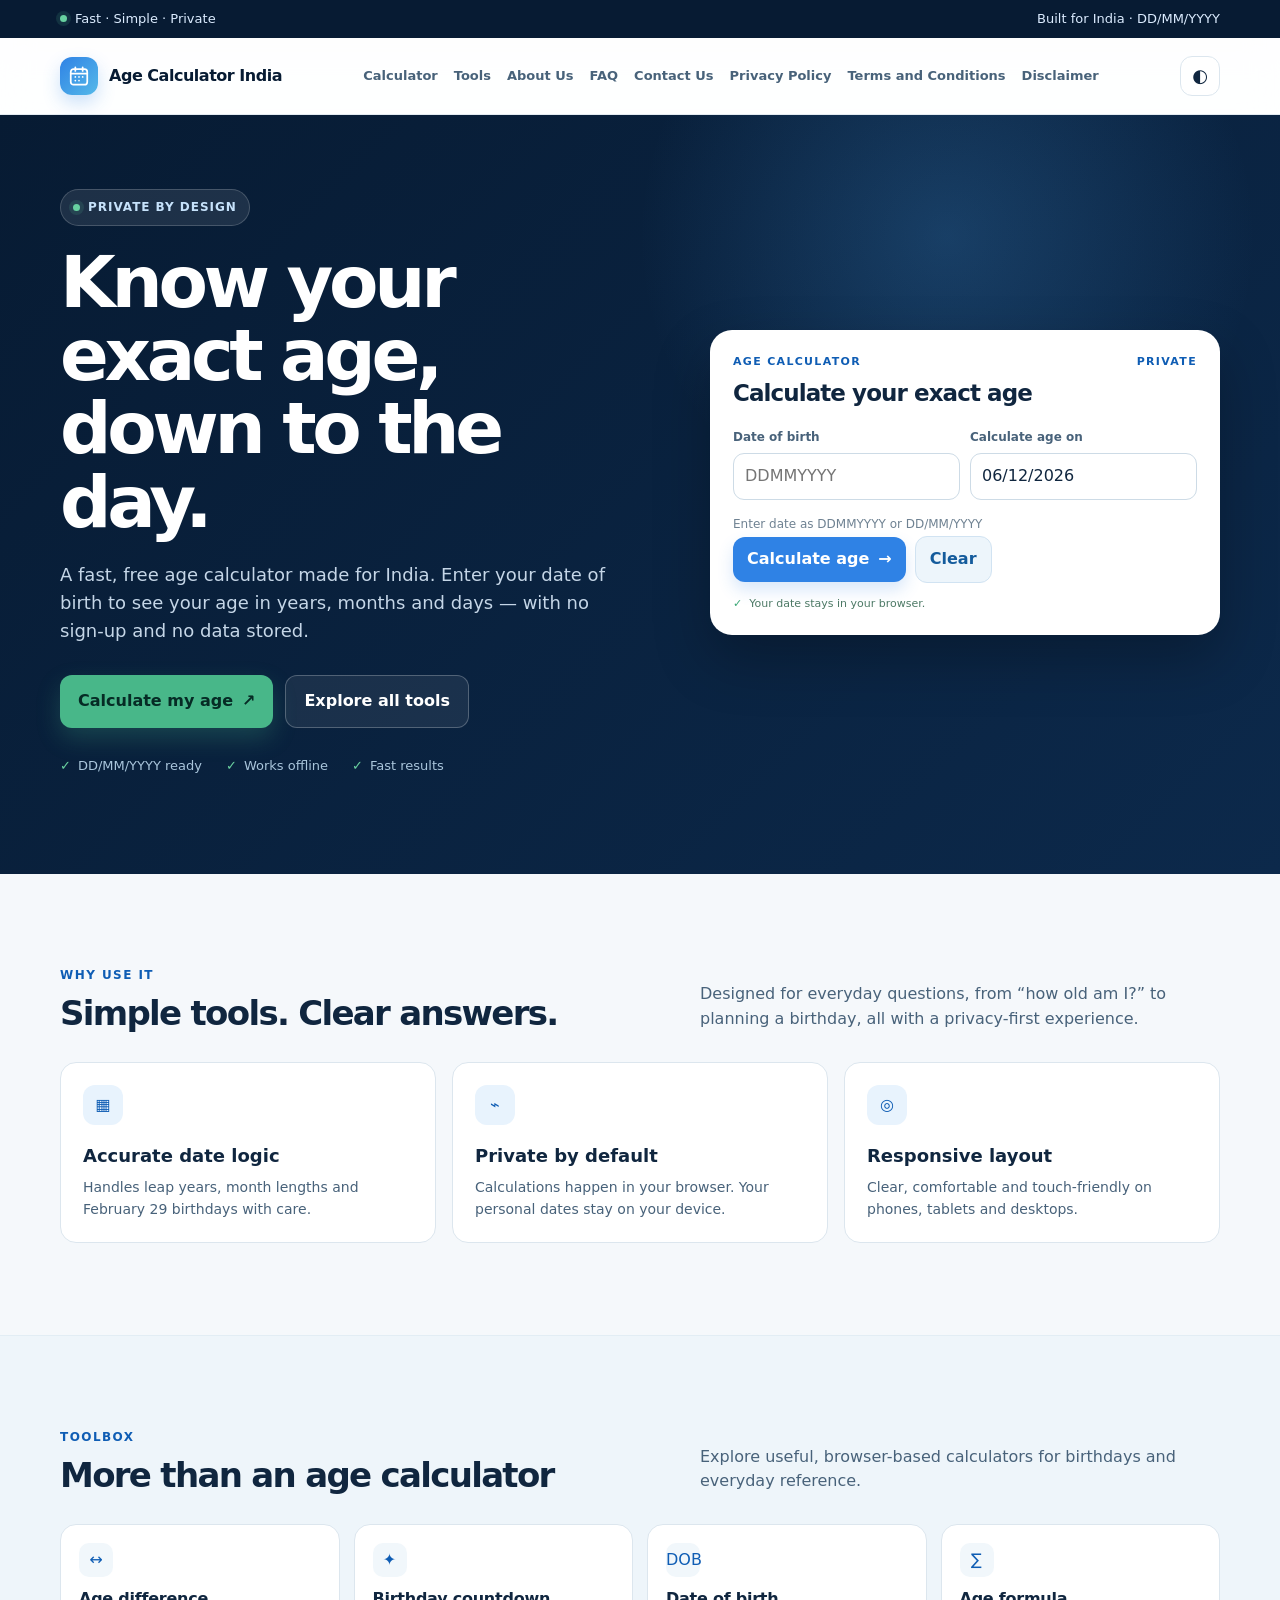
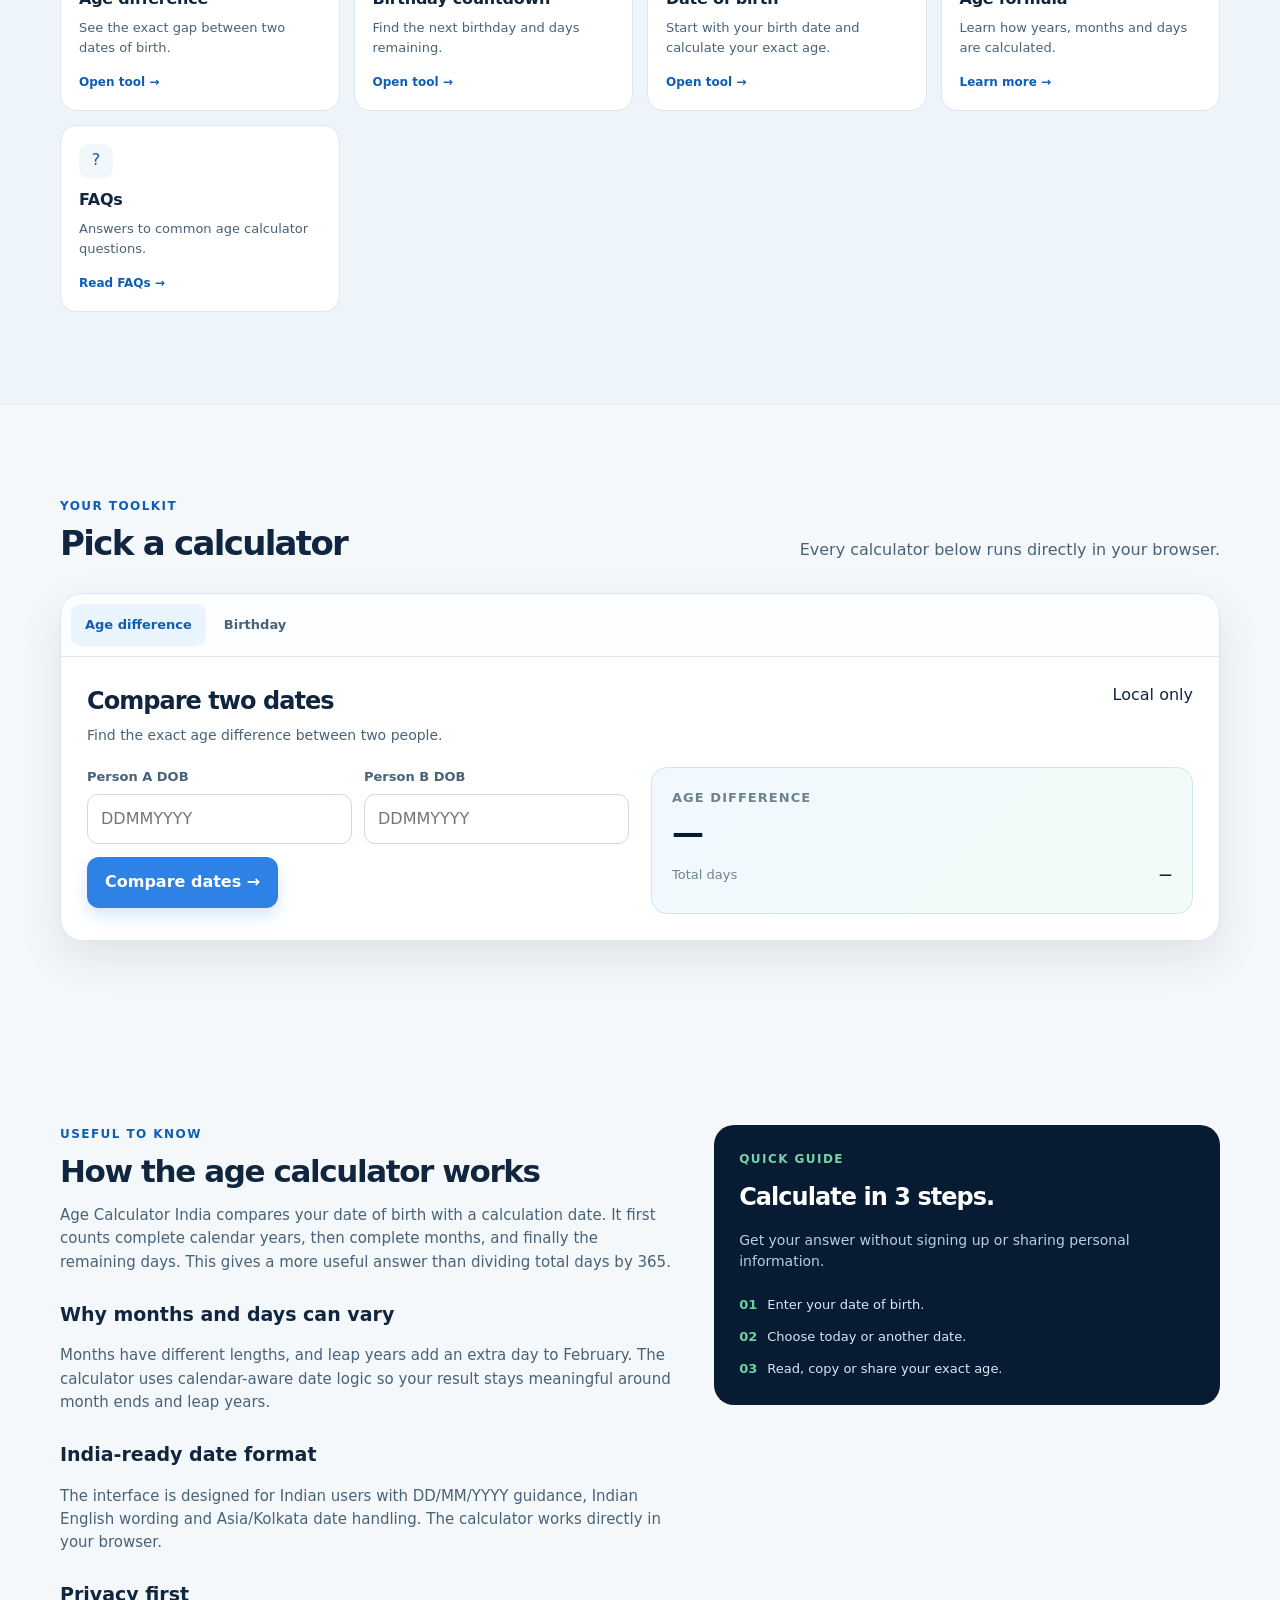
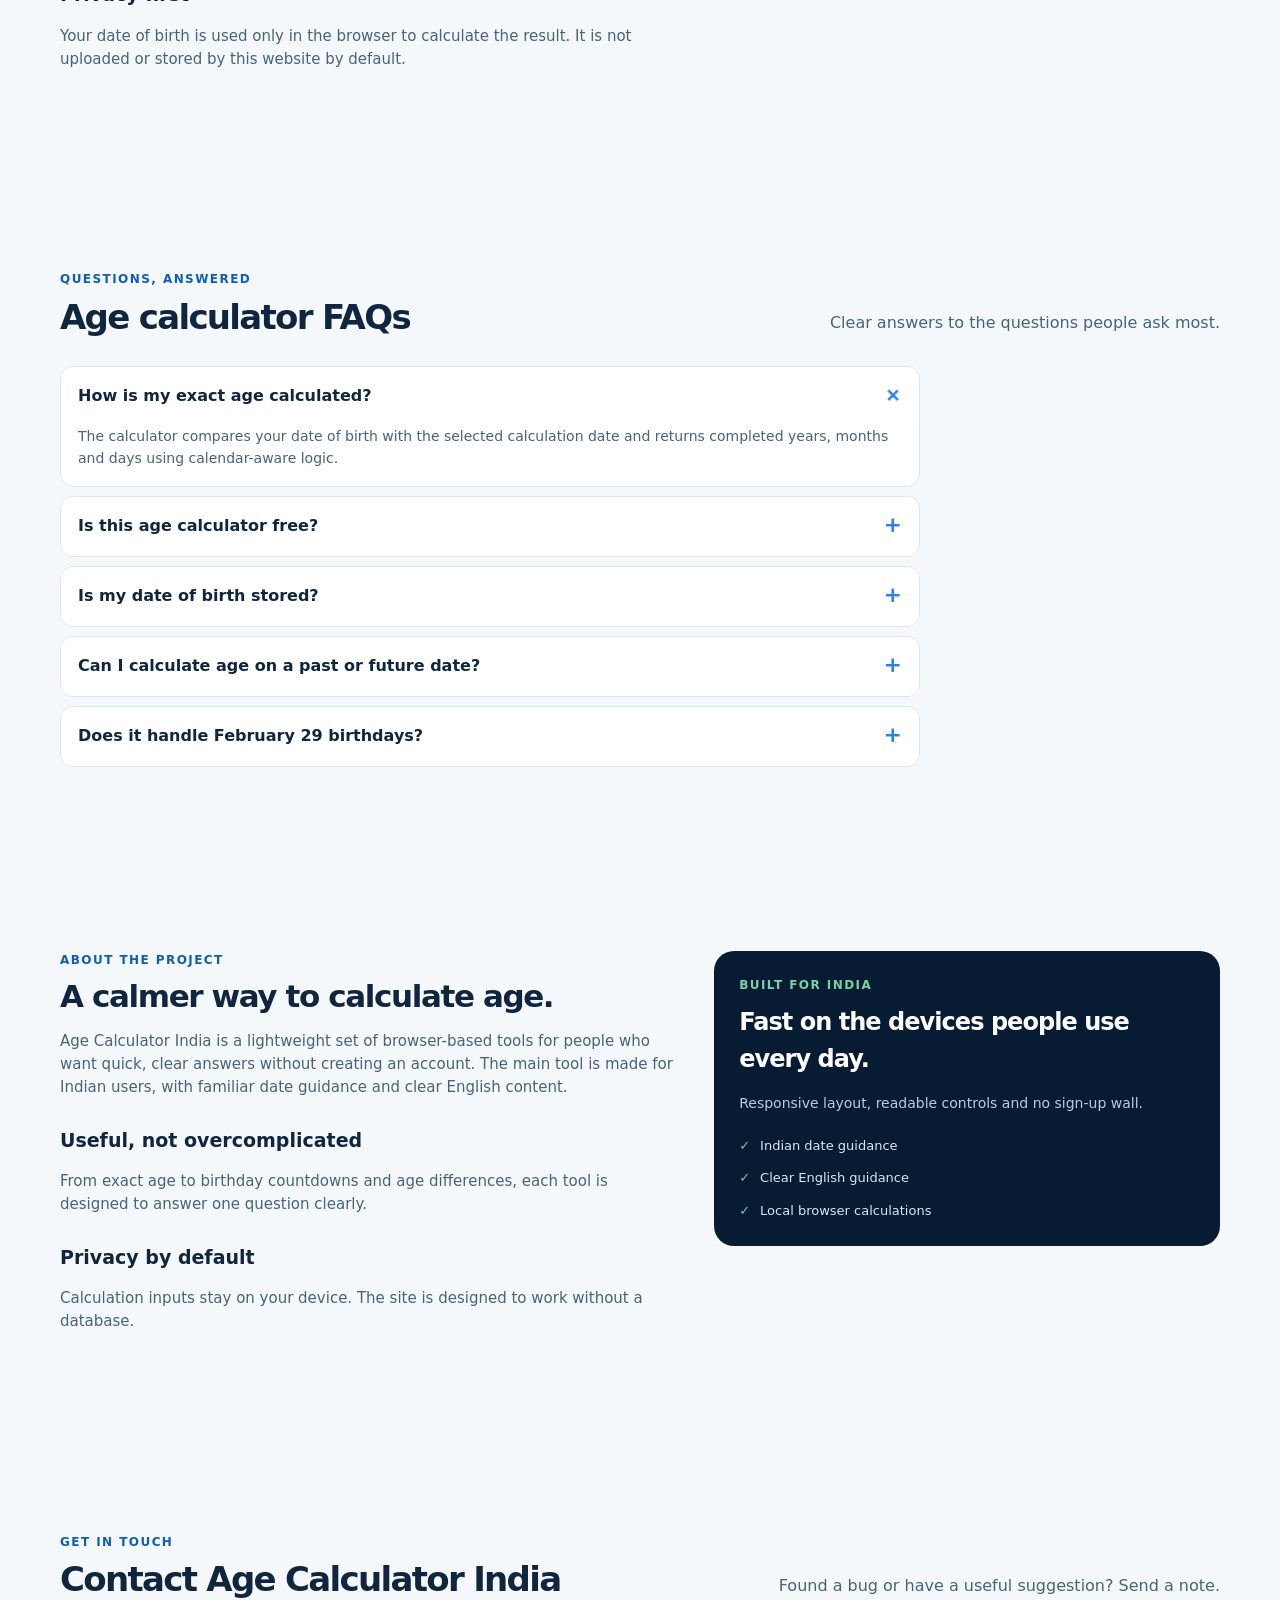
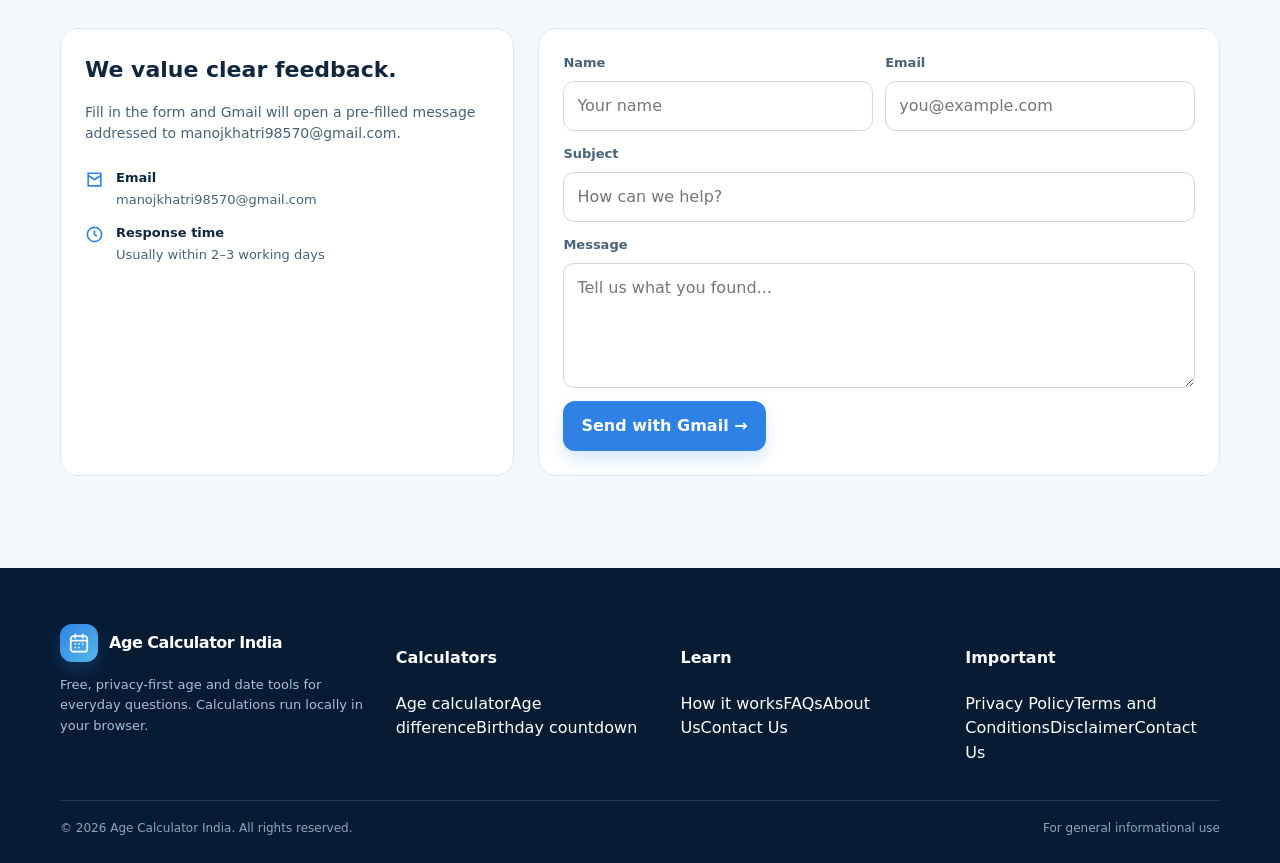
==== commit b14cc76e: "Add files via upload" ====
--- a/index.html
+++ b/index.html
@@ -4,14 +4,18 @@
   <meta charset="utf-8" />
   <meta name="viewport" content="width=device-width, initial-scale=1" />
   <title>Age Calculator India — Exact Age, Birthday & Date of Birth Calculator</title>
-  <meta name="description" content="Calculate your exact age in years, months and days with Age Calculator India. Free, private, mobile-friendly tools for birthdays, age difference, pregnancy and more." />
+  <meta name="description" content="Calculate your exact age in years, months and days with Age Calculator India. Free, private, mobile-friendly tools for birthdays, age differences, and date tools." />
   <meta name="theme-color" content="#071b33" />
   <link rel="icon" href="data:image/svg+xml,%3Csvg xmlns='http://www.w3.org/2000/svg' viewBox='0 0 64 64'%3E%3Crect width='64' height='64' rx='18' fill='%232f82e5'/%3E%3Crect x='14' y='16' width='36' height='34' rx='7' fill='none' stroke='white' stroke-width='5'/%3E%3Cpath d='M22 11v10M42 11v10M14 27h36' stroke='white' stroke-width='5' stroke-linecap='round'/%3E%3C/svg%3E" />
-  <link rel="canonical" href="https://agecalculatorindia.example/" />
+  <link rel="canonical" href="https://manojkhatri0025-ops.github.io/age-calculator-india/" />
+  <link rel="icon" href="favicon.svg" type="image/svg+xml" />
+  <meta name="twitter:card" content="summary" />
+  <meta name="twitter:title" content="Age Calculator India — Calculate Your Exact Age" />
+  <meta name="twitter:description" content="Calculate exact age, age difference, and birthday dates online." />
   <meta property="og:title" content="Age Calculator India — Calculate Your Exact Age" />
   <meta property="og:description" content="A fast, private, browser-based age calculator for India." />
   <meta property="og:type" content="website" />
-  <meta property="og:url" content="https://agecalculatorindia.example/" />
+  <meta property="og:url" content="https://manojkhatri0025-ops.github.io/age-calculator-india/" />
   <style>
     :root{
       --ink:#10263f; --ink-2:#48627a; --muted:#6f8292; --canvas:#f5f8fb; --surface:#fff;
@@ -35,9 +39,13 @@
     @media (max-width:980px){.hero-inner{grid-template-columns:1fr;gap:36px;padding:60px 0 82px}.hero-visual{max-width:560px}.calc-grid,.content-grid,.contact-grid{grid-template-columns:1fr}.tools-grid{grid-template-columns:repeat(2,1fr)}.feature-grid{grid-template-columns:repeat(3,1fr)}.side-card{position:static}.footer-grid{grid-template-columns:2fr 1fr 1fr}}
     @media (max-width:700px){.container{width:min(100% - 28px,1160px)}.topbar .container{height:34px;font-size:11px}.topbar .top-right{display:none}.nav{height:66px;overflow:hidden}.brand{min-width:0}.brand>span:last-child{overflow:hidden;text-overflow:ellipsis}.nav-actions{gap:6px}.lang-btn,.theme-label{display:none}.navlinks{display:none}.navlinks.open{display:flex;position:absolute;top:66px;left:0;right:0;flex-direction:column;align-items:flex-start;gap:0;padding:12px 18px 17px;background:#fff;border-bottom:1px solid var(--line);box-shadow:0 12px 20px rgba(16,38,63,.08)}.dark .navlinks.open{background:#162433}.navlinks.open a{padding:11px 4px;width:100%}.menu-btn{display:inline-grid}.hero-inner{padding:48px 0 74px}.hero h1{font-size:47px}.hero p{font-size:16px}.hero-visual{display:flex;min-height:auto;justify-content:stretch}.hero-calculator{width:100%}.hero-form-row{grid-template-columns:1fr}.overlap{margin-top:-32px}.calculator-shell{padding:20px}.calc-grid,.mini-grid,.form-row{grid-template-columns:1fr}.section{padding:70px 0}.section-head{display:block}.section-head h2{font-size:29px;margin-bottom:11px}.feature-grid{grid-template-columns:1fr}.tools-grid{grid-template-columns:1fr}.pane{padding:20px}.pane-header{display:block}.footer-grid{grid-template-columns:1fr 1fr}.footer-brand{grid-column:1/-1}.footer-bottom{display:block}.footer-bottom span{display:block;margin-bottom:6px}}
     @media (prefers-reduced-motion:reduce){*,*:before,*:after{scroll-behavior:auto!important;transition:none!important}}
-  </style>
+  
+/* Full navigation remains compact on desktop and collapses into the mobile menu. */
+.navlinks{gap:16px;font-size:13px}
+@media (max-width:1100px) and (min-width:701px){.nav{gap:12px}.navlinks{gap:9px;font-size:11px}.brand{font-size:14px}}
+</style>
   <script type="application/ld+json">
-  {"@context":"https://schema.org","@type":"WebApplication","name":"Age Calculator India","applicationCategory":"UtilitiesApplication","operatingSystem":"Any","description":"A free browser-based age calculator for users in India.","url":"https://agecalculatorindia.example/","offers":{"@type":"Offer","price":"0","priceCurrency":"INR"}}
+  {"@context":"https://schema.org","@type":"WebApplication","name":"Age Calculator India","applicationCategory":"UtilitiesApplication","operatingSystem":"Any","description":"A free age calculator for users in India with birthday and date tools.","url":"https://manojkhatri0025-ops.github.io/age-calculator-india/","offers":{"@type":"Offer","price":"0","priceCurrency":"INR"}}
   </script>
   <script type="application/ld+json">
   {"@context":"https://schema.org","@type":"FAQPage","mainEntity":[{"@type":"Question","name":"How is age calculated?","acceptedAnswer":{"@type":"Answer","text":"Age is calculated by comparing the date of birth with the selected calculation date and returning completed years, months and days."}},{"@type":"Question","name":"Is my date of birth stored?","acceptedAnswer":{"@type":"Answer","text":"No. The calculator runs locally in your browser and does not store your date of birth by default."}}]}
@@ -46,8 +54,8 @@
 <body>
   <div class="topbar"><div class="container"><span class="top-note"><i class="dot"></i> Fast · Simple · Private</span><span class="top-right">Built for India · DD/MM/YYYY</span></div></div>
   <header><div class="container nav">
-    <a href="#home" class="brand" aria-label="Age Calculator India home"><span class="brand-mark"><svg viewBox="0 0 24 24" fill="none" stroke="currentColor" stroke-width="1.9" stroke-linecap="round" stroke-linejoin="round"><rect x="3" y="4.5" width="18" height="17" rx="3"/><path d="M8 2.5v4M16 2.5v4M3 9.5h18M8 13h.01M12 13h.01M16 13h.01M8 17h.01M12 17h.01"/></svg></span><span>Age Calculator India</span></a>
-    <nav class="navlinks" id="navlinks"><a href="#home">Calculator</a><a href="#tools">Tools</a><a href="#about">About</a><a href="#faq">FAQ</a><a href="#contact">Contact</a></nav>
+    <a href="index.html#home" class="brand" aria-label="Age Calculator India home"><span class="brand-mark"><svg viewBox="0 0 24 24" fill="none" stroke="currentColor" stroke-width="1.9" stroke-linecap="round" stroke-linejoin="round"><rect x="3" y="4.5" width="18" height="17" rx="3"/><path d="M8 2.5v4M16 2.5v4M3 9.5h18M8 13h.01M12 13h.01M16 13h.01M8 17h.01M12 17h.01"/></svg></span><span>Age Calculator India</span></a>
+    <nav class="navlinks" id="navlinks"><a href="index.html#home">Calculator</a><a href="index.html#tools">Tools</a><a href="about.html">About Us</a><a href="index.html#faq">FAQ</a><a href="contact.html">Contact Us</a><a href="privacy-policy.html">Privacy Policy</a><a href="terms.html">Terms and Conditions</a><a href="disclaimer.html">Disclaimer</a></nav>
     <div class="nav-actions"><button class="theme-btn" id="themeBtn" type="button" aria-label="Toggle light and dark theme" aria-pressed="false" title="Switch appearance"><span id="themeIcon" class="control-glyph" aria-hidden="true">◐</span></button><button class="icon-btn menu-btn" id="menuBtn" type="button" aria-label="Open menu"><span class="control-glyph" aria-hidden="true">≡</span></button></div>
   </div></header>
 
@@ -74,10 +82,10 @@
 
     <section class="section" id="about"><div class="container content-grid"><article class="prose"><div class="kicker">About the project</div><h2>A calmer way to calculate age.</h2><p>Age Calculator India is a lightweight set of browser-based tools for people who want quick, clear answers without creating an account. The main tool is made for Indian users, with familiar date guidance and clear English content.</p><h3>Useful, not overcomplicated</h3><p>From exact age to birthday countdowns and age differences, each tool is designed to answer one question clearly.</p><h3>Privacy by default</h3><p>Calculation inputs stay on your device. The site is designed to work without a database.</p></article><aside class="side-card"><div class="kicker" style="color:#75d3a5">Built for India</div><h3>Fast on the devices people use every day.</h3><p>Responsive layout, readable controls and no sign-up wall.</p><div class="side-list"><div><b>✓</b><span>Indian date guidance</span></div><div><b>✓</b><span>Clear English guidance</span></div><div><b>✓</b><span>Local browser calculations</span></div></div></aside></div></section>
 
-    <section class="section" id="contact"><div class="container"><div class="section-head"><div><div class="kicker">Get in touch</div><h2>Contact Age Calculator India</h2></div><p>Found a bug or have a useful suggestion? Send a note.</p></div><div class="contact-grid"><div class="contact-card"><h3>We value clear feedback.</h3><p>Fill in the form and choose Gmail or your email app. Gmail opens a pre-filled message addressed to manojkhatri98570@gmail.com.</p><div class="contact-points"><div class="contact-point"><svg viewBox="0 0 24 24" fill="none" stroke="currentColor" stroke-width="2"><path d="M4 4h16v16H4z"/><path d="m4 7 8 5 8-5"/></svg><div><strong>Email</strong>manojkhatri98570@gmail.com</div></div><div class="contact-point"><svg viewBox="0 0 24 24" fill="none" stroke="currentColor" stroke-width="2"><circle cx="12" cy="12" r="9"/><path d="M12 7v5l3 2"/></svg><div><strong>Response time</strong>Usually within 2–3 working days</div></div></div></div><div class="contact-card"><form id="contactForm"><div class="form-row"><div class="field"><label for="contactName">Name</label><input id="contactName" required placeholder="Your name"></div><div class="field"><label for="contactEmail">Email</label><input id="contactEmail" type="email" required placeholder="you@example.com"></div></div><div class="field"><label for="contactSubject">Subject</label><input id="contactSubject" required placeholder="How can we help?"></div><div class="field"><label for="contactMessage">Message</label><textarea id="contactMessage" required placeholder="Tell us what you found..."></textarea></div><input id="website" class="hidden" tabindex="-1" autocomplete="off"><div class="form-actions"><button class="btn btn-blue" id="sendGmail" type="button">Send with Gmail →</button></div><div id="contactSuccess" class="success" role="status">Choose an option to open a pre-filled message.</div></form></div></div></div></section>
+    <section class="section" id="contact"><div class="container"><div class="section-head"><div><div class="kicker">Get in touch</div><h2>Contact Age Calculator India</h2></div><p>Found a bug or have a useful suggestion? Send a note.</p></div><div class="contact-grid"><div class="contact-card"><h3>We value clear feedback.</h3><p>Fill in the form and Gmail will open a pre-filled message addressed to manojkhatri98570@gmail.com.</p><div class="contact-points"><div class="contact-point"><svg viewBox="0 0 24 24" fill="none" stroke="currentColor" stroke-width="2"><path d="M4 4h16v16H4z"/><path d="m4 7 8 5 8-5"/></svg><div><strong>Email</strong>manojkhatri98570@gmail.com</div></div><div class="contact-point"><svg viewBox="0 0 24 24" fill="none" stroke="currentColor" stroke-width="2"><circle cx="12" cy="12" r="9"/><path d="M12 7v5l3 2"/></svg><div><strong>Response time</strong>Usually within 2–3 working days</div></div></div></div><div class="contact-card"><form id="contactForm"><div class="form-row"><div class="field"><label for="contactName">Name</label><input id="contactName" required placeholder="Your name"></div><div class="field"><label for="contactEmail">Email</label><input id="contactEmail" type="email" required placeholder="you@example.com"></div></div><div class="field"><label for="contactSubject">Subject</label><input id="contactSubject" required placeholder="How can we help?"></div><div class="field"><label for="contactMessage">Message</label><textarea id="contactMessage" required placeholder="Tell us what you found..."></textarea></div><input id="website" class="hidden" tabindex="-1" autocomplete="off"><div class="form-actions"><button class="btn btn-blue" id="sendGmail" type="button">Send with Gmail →</button></div><div id="contactSuccess" class="success" role="status">Choose an option to open a pre-filled message.</div></form></div></div></div></section>
   </main>
 
-  <footer><div class="container"><div class="footer-grid"><div class="footer-brand"><a href="#home" class="brand" style="color:#fff"><span class="brand-mark"><svg viewBox="0 0 24 24" fill="none" stroke="currentColor" stroke-width="1.9" stroke-linecap="round" stroke-linejoin="round"><rect x="3" y="4.5" width="18" height="17" rx="3"/><path d="M8 2.5v4M16 2.5v4M3 9.5h18M8 13h.01M12 13h.01M16 13h.01M8 17h.01M12 17h.01"/></svg></span><span>Age Calculator India</span></a><p>Free, privacy-first age and date tools for everyday questions. Calculations run locally in your browser.</p></div><div><h4>Calculators</h4><a href="#home">Age calculator</a><a href="#workspace">Age difference</a><a href="#workspace">Birthday countdown</a></div><div><h4>Learn</h4><a href="#content">How it works</a><a href="#faq">FAQs</a><a href="#about">About</a><a href="#contact">Contact</a></div><div><h4>Important</h4><a href="#content">Privacy note</a><a href="#content">Local processing</a><a href="#contact">Feedback</a></div></div><div class="footer-bottom"><span>© 2026 Age Calculator India. All rights reserved.</span><span>Educational tools only · Not medical advice</span></div></div></footer>
+  <footer><div class="container"><div class="footer-grid"><div class="footer-brand"><a href="index.html#home" class="brand" style="color:#fff"><span class="brand-mark"><svg viewBox="0 0 24 24" fill="none" stroke="currentColor" stroke-width="1.9" stroke-linecap="round" stroke-linejoin="round"><rect x="3" y="4.5" width="18" height="17" rx="3"/><path d="M8 2.5v4M16 2.5v4M3 9.5h18M8 13h.01M12 13h.01M16 13h.01M8 17h.01M12 17h.01"/></svg></span><span>Age Calculator India</span></a><p>Free, privacy-first age and date tools for everyday questions. Calculations run locally in your browser.</p></div><div><h4>Calculators</h4><a href="index.html#home">Age calculator</a><a href="index.html#workspace">Age difference</a><a href="index.html#workspace">Birthday countdown</a></div><div><h4>Learn</h4><a href="index.html#content">How it works</a><a href="index.html#faq">FAQs</a><a href="about.html">About Us</a><a href="contact.html">Contact Us</a></div><div><h4>Important</h4><a href="privacy-policy.html">Privacy Policy</a><a href="terms.html">Terms and Conditions</a><a href="disclaimer.html">Disclaimer</a><a href="contact.html">Contact Us</a></div></div><div class="footer-bottom"><span>© 2026 Age Calculator India. All rights reserved.</span><span>For general informational use</span></div></div></footer>
 
   <script>
     const $ = (id) => document.getElementById(id);
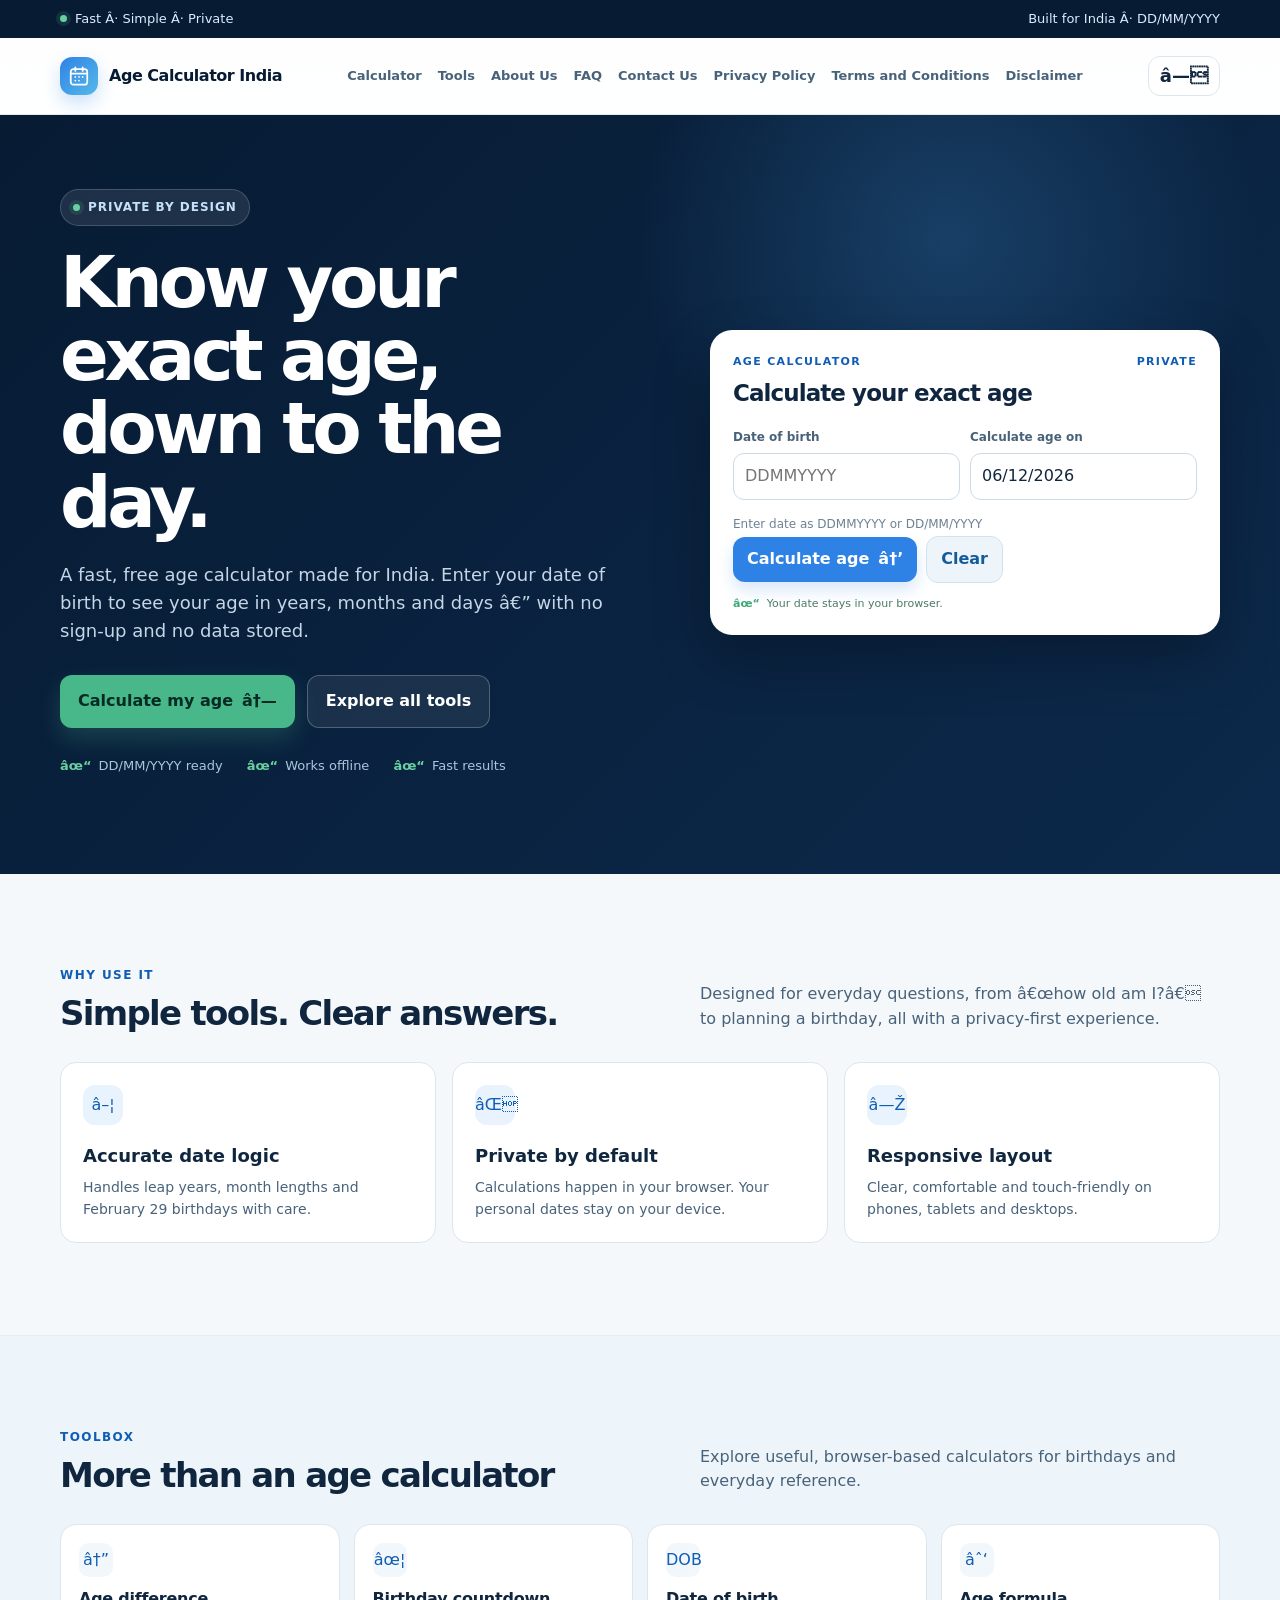
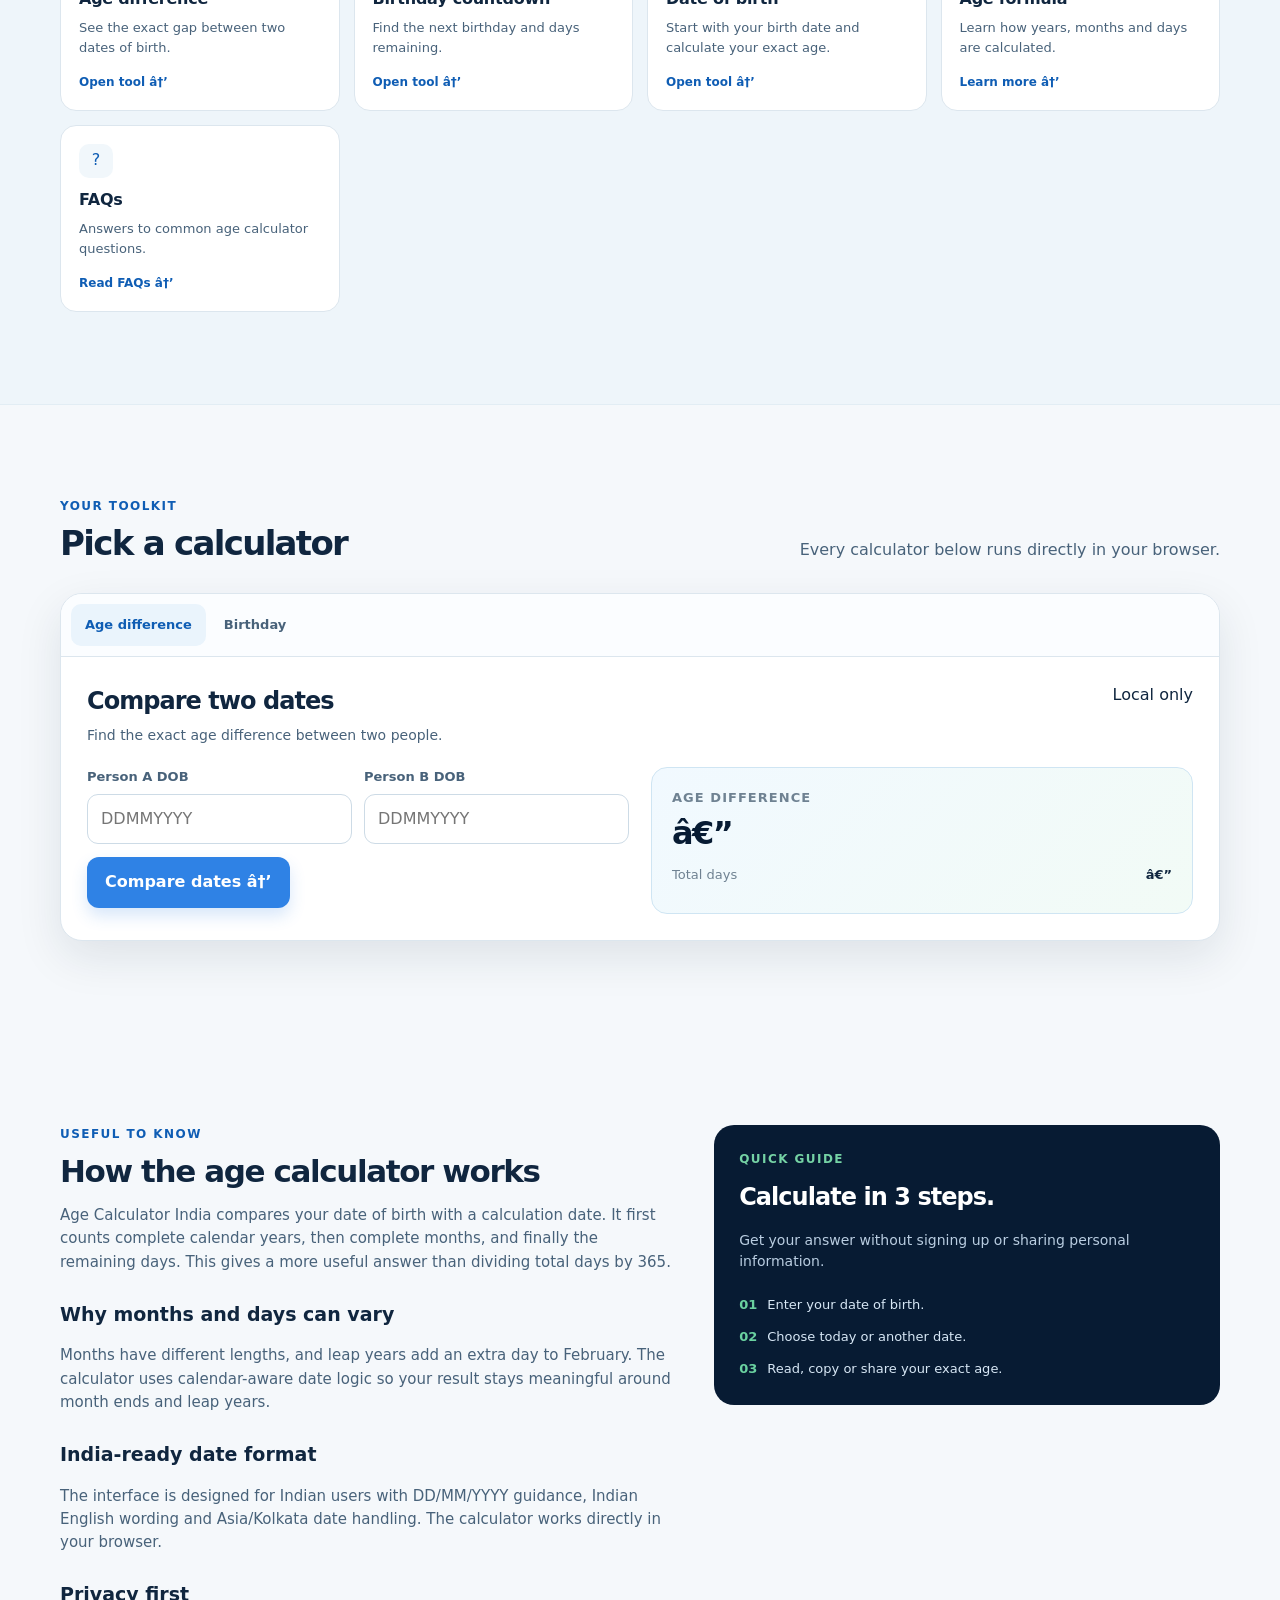
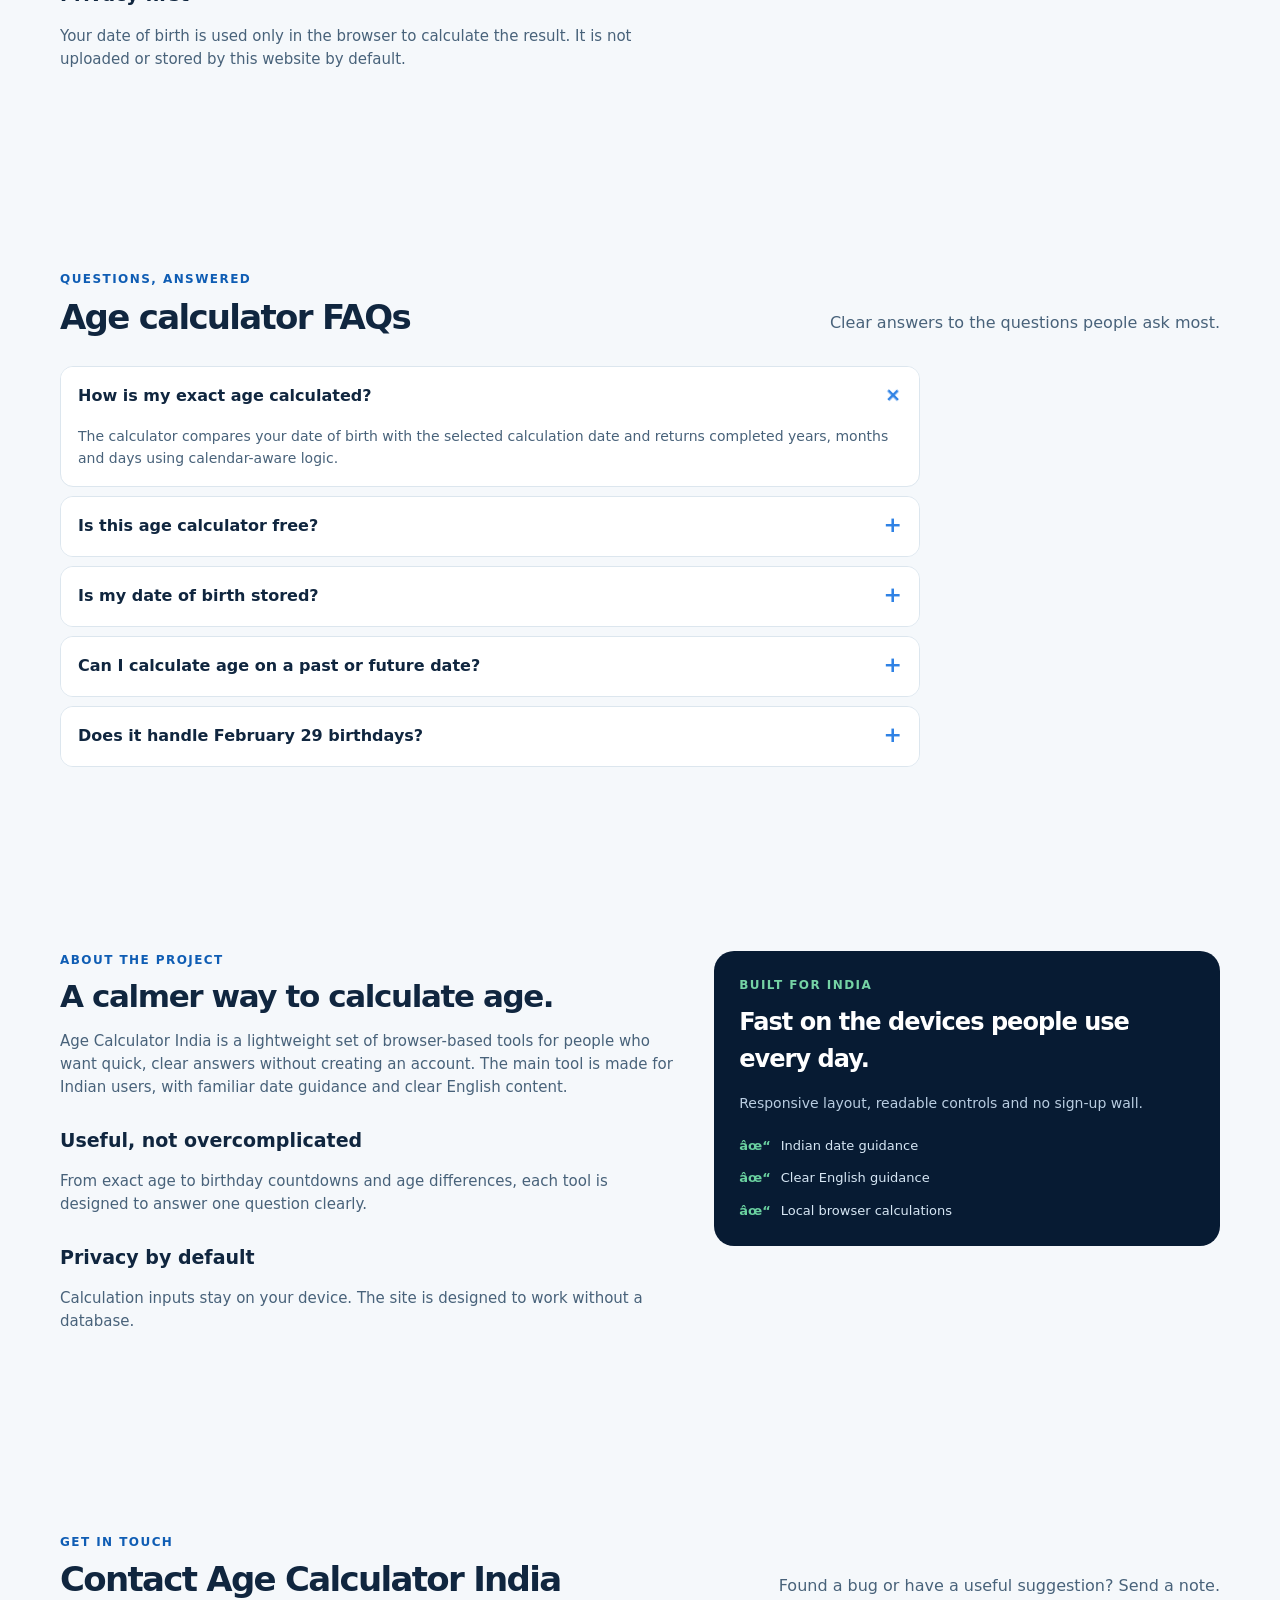
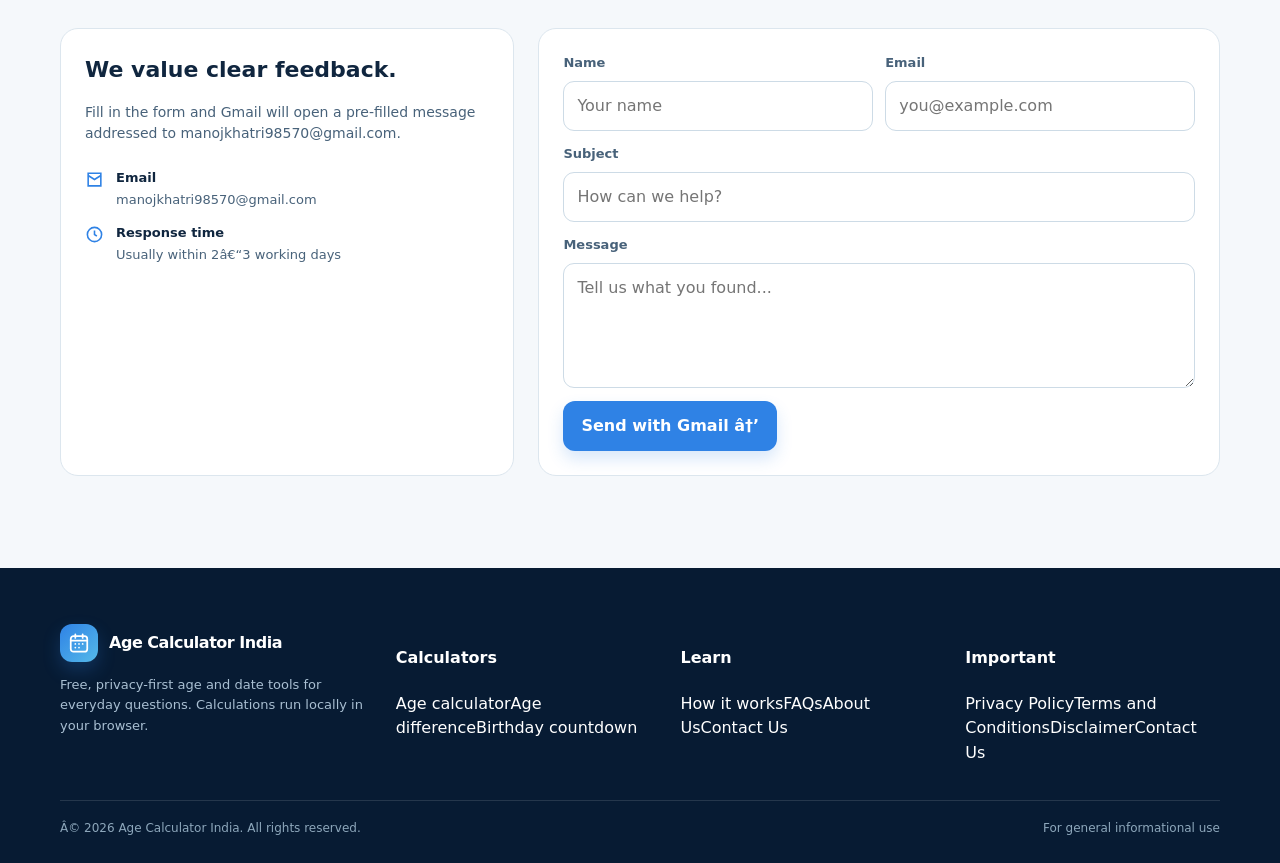
==== commit 171d7aab: "Add Google Search Console verification and website pages" ====
--- a/index.html
+++ b/index.html
@@ -1,18 +1,19 @@
 <!doctype html>
 <html lang="en-IN">
 <head>
+  <meta name="google-site-verification" content="NVwg4ubzztADwQjtOp9mCSfwmZZO1OeNhg_w1CQrRns" />
   <meta charset="utf-8" />
   <meta name="viewport" content="width=device-width, initial-scale=1" />
-  <title>Age Calculator India — Exact Age, Birthday & Date of Birth Calculator</title>
+  <title>Age Calculator India â€” Exact Age, Birthday & Date of Birth Calculator</title>
   <meta name="description" content="Calculate your exact age in years, months and days with Age Calculator India. Free, private, mobile-friendly tools for birthdays, age differences, and date tools." />
   <meta name="theme-color" content="#071b33" />
   <link rel="icon" href="data:image/svg+xml,%3Csvg xmlns='http://www.w3.org/2000/svg' viewBox='0 0 64 64'%3E%3Crect width='64' height='64' rx='18' fill='%232f82e5'/%3E%3Crect x='14' y='16' width='36' height='34' rx='7' fill='none' stroke='white' stroke-width='5'/%3E%3Cpath d='M22 11v10M42 11v10M14 27h36' stroke='white' stroke-width='5' stroke-linecap='round'/%3E%3C/svg%3E" />
   <link rel="canonical" href="https://manojkhatri0025-ops.github.io/age-calculator-india/" />
   <link rel="icon" href="favicon.svg" type="image/svg+xml" />
   <meta name="twitter:card" content="summary" />
-  <meta name="twitter:title" content="Age Calculator India — Calculate Your Exact Age" />
+  <meta name="twitter:title" content="Age Calculator India â€” Calculate Your Exact Age" />
   <meta name="twitter:description" content="Calculate exact age, age difference, and birthday dates online." />
-  <meta property="og:title" content="Age Calculator India — Calculate Your Exact Age" />
+  <meta property="og:title" content="Age Calculator India â€” Calculate Your Exact Age" />
   <meta property="og:description" content="A fast, private, browser-based age calculator for India." />
   <meta property="og:type" content="website" />
   <meta property="og:url" content="https://manojkhatri0025-ops.github.io/age-calculator-india/" />
@@ -52,40 +53,40 @@
   </script>
 </head>
 <body>
-  <div class="topbar"><div class="container"><span class="top-note"><i class="dot"></i> Fast · Simple · Private</span><span class="top-right">Built for India · DD/MM/YYYY</span></div></div>
+  <div class="topbar"><div class="container"><span class="top-note"><i class="dot"></i> Fast Â· Simple Â· Private</span><span class="top-right">Built for India Â· DD/MM/YYYY</span></div></div>
   <header><div class="container nav">
     <a href="index.html#home" class="brand" aria-label="Age Calculator India home"><span class="brand-mark"><svg viewBox="0 0 24 24" fill="none" stroke="currentColor" stroke-width="1.9" stroke-linecap="round" stroke-linejoin="round"><rect x="3" y="4.5" width="18" height="17" rx="3"/><path d="M8 2.5v4M16 2.5v4M3 9.5h18M8 13h.01M12 13h.01M16 13h.01M8 17h.01M12 17h.01"/></svg></span><span>Age Calculator India</span></a>
     <nav class="navlinks" id="navlinks"><a href="index.html#home">Calculator</a><a href="index.html#tools">Tools</a><a href="about.html">About Us</a><a href="index.html#faq">FAQ</a><a href="contact.html">Contact Us</a><a href="privacy-policy.html">Privacy Policy</a><a href="terms.html">Terms and Conditions</a><a href="disclaimer.html">Disclaimer</a></nav>
-    <div class="nav-actions"><button class="theme-btn" id="themeBtn" type="button" aria-label="Toggle light and dark theme" aria-pressed="false" title="Switch appearance"><span id="themeIcon" class="control-glyph" aria-hidden="true">◐</span></button><button class="icon-btn menu-btn" id="menuBtn" type="button" aria-label="Open menu"><span class="control-glyph" aria-hidden="true">≡</span></button></div>
+    <div class="nav-actions"><button class="theme-btn" id="themeBtn" type="button" aria-label="Toggle light and dark theme" aria-pressed="false" title="Switch appearance"><span id="themeIcon" class="control-glyph" aria-hidden="true">â—</span></button><button class="icon-btn menu-btn" id="menuBtn" type="button" aria-label="Open menu"><span class="control-glyph" aria-hidden="true">â‰¡</span></button></div>
   </div></header>
 
   <main>
     <section class="hero" id="home"><div class="container hero-inner">
-      <div><span class="eyebrow"><span class="dot"></span> Private by design</span><h1>Know your exact age, down to the day.</h1><p id="heroText">A fast, free age calculator made for India. Enter your date of birth to see your age in years, months and days — with no sign-up and no data stored.</p><div class="hero-ctas"><a href="#home" class="btn btn-primary">Calculate my age <span>↗</span></a><a href="#tools" class="btn btn-ghost">Explore all tools</a></div><div class="hero-trust"><span><b class="check">✓</b> DD/MM/YYYY ready</span><span><b class="check">✓</b> Works offline</span><span><b class="check">✓</b> Fast results</span></div></div>
-      <div class="hero-visual"><div class="hero-calculator" aria-label="Main age calculator"><div class="hero-calc-head"><span>Age calculator</span><span class="mini-tag">Private</span></div><h3>Calculate your exact age</h3><div class="hero-form-row"><div class="field"><label for="heroDob">Date of birth</label><input id="heroDob" type="text" inputmode="numeric" placeholder="DDMMYYYY" maxlength="10" aria-describedby="heroDateHint"></div><div class="field"><label for="heroAsOf">Calculate age on</label><input id="heroAsOf" type="text" inputmode="numeric" placeholder="DDMMYYYY" maxlength="10"></div></div><span id="heroDateHint" class="field-hint">Enter date as DDMMYYYY or DD/MM/YYYY</span><div id="heroError" class="error" role="alert"></div><div class="hero-calc-actions"><button class="btn btn-blue" id="heroCalculate" type="button">Calculate age <span>→</span></button><button class="btn btn-soft" id="heroClear" type="button">Clear</button></div><div class="hero-result" id="heroResult" aria-live="polite"><div class="hero-result-label">Exact age</div><div class="hero-result-age" id="heroHeadline">—</div><div class="hero-result-meta" id="heroMeta">Calculated locally</div><div class="result-pills" id="heroDetails"></div><div class="hero-result-actions"><button class="btn btn-soft btn-small" id="copyShareLink" type="button">Copy link</button></div></div><div class="hero-privacy"><b>✓</b><span>Your date stays in your browser.</span></div></div></div>
+      <div><span class="eyebrow"><span class="dot"></span> Private by design</span><h1>Know your exact age, down to the day.</h1><p id="heroText">A fast, free age calculator made for India. Enter your date of birth to see your age in years, months and days â€” with no sign-up and no data stored.</p><div class="hero-ctas"><a href="#home" class="btn btn-primary">Calculate my age <span>â†—</span></a><a href="#tools" class="btn btn-ghost">Explore all tools</a></div><div class="hero-trust"><span><b class="check">âœ“</b> DD/MM/YYYY ready</span><span><b class="check">âœ“</b> Works offline</span><span><b class="check">âœ“</b> Fast results</span></div></div>
+      <div class="hero-visual"><div class="hero-calculator" aria-label="Main age calculator"><div class="hero-calc-head"><span>Age calculator</span><span class="mini-tag">Private</span></div><h3>Calculate your exact age</h3><div class="hero-form-row"><div class="field"><label for="heroDob">Date of birth</label><input id="heroDob" type="text" inputmode="numeric" placeholder="DDMMYYYY" maxlength="10" aria-describedby="heroDateHint"></div><div class="field"><label for="heroAsOf">Calculate age on</label><input id="heroAsOf" type="text" inputmode="numeric" placeholder="DDMMYYYY" maxlength="10"></div></div><span id="heroDateHint" class="field-hint">Enter date as DDMMYYYY or DD/MM/YYYY</span><div id="heroError" class="error" role="alert"></div><div class="hero-calc-actions"><button class="btn btn-blue" id="heroCalculate" type="button">Calculate age <span>â†’</span></button><button class="btn btn-soft" id="heroClear" type="button">Clear</button></div><div class="hero-result" id="heroResult" aria-live="polite"><div class="hero-result-label">Exact age</div><div class="hero-result-age" id="heroHeadline">â€”</div><div class="hero-result-meta" id="heroMeta">Calculated locally</div><div class="result-pills" id="heroDetails"></div><div class="hero-result-actions"><button class="btn btn-soft btn-small" id="copyShareLink" type="button">Copy link</button></div></div><div class="hero-privacy"><b>âœ“</b><span>Your date stays in your browser.</span></div></div></div>
     </div></section>
 
     
 
-    <section class="section"><div class="container"><div class="section-head"><div><div class="kicker">Why use it</div><h2>Simple tools. Clear answers.</h2></div><p>Designed for everyday questions, from “how old am I?” to planning a birthday, all with a privacy-first experience.</p></div><div class="feature-grid"><article class="feature"><div class="feature-icon">▦</div><h3>Accurate date logic</h3><p>Handles leap years, month lengths and February 29 birthdays with care.</p></article><article class="feature"><div class="feature-icon">⌁</div><h3>Private by default</h3><p>Calculations happen in your browser. Your personal dates stay on your device.</p></article><article class="feature"><div class="feature-icon">◎</div><h3>Responsive layout</h3><p>Clear, comfortable and touch-friendly on phones, tablets and desktops.</p></article></div></div></section>
+    <section class="section"><div class="container"><div class="section-head"><div><div class="kicker">Why use it</div><h2>Simple tools. Clear answers.</h2></div><p>Designed for everyday questions, from â€œhow old am I?â€ to planning a birthday, all with a privacy-first experience.</p></div><div class="feature-grid"><article class="feature"><div class="feature-icon">â–¦</div><h3>Accurate date logic</h3><p>Handles leap years, month lengths and February 29 birthdays with care.</p></article><article class="feature"><div class="feature-icon">âŒ</div><h3>Private by default</h3><p>Calculations happen in your browser. Your personal dates stay on your device.</p></article><article class="feature"><div class="feature-icon">â—Ž</div><h3>Responsive layout</h3><p>Clear, comfortable and touch-friendly on phones, tablets and desktops.</p></article></div></div></section>
 
-    <section class="section tools-section" id="tools"><div class="container"><div class="section-head"><div><div class="kicker">Toolbox</div><h2>More than an age calculator</h2></div><p>Explore useful, browser-based calculators for birthdays and everyday reference.</p></div><div class="tools-grid"><a class="tool-card" href="#workspace" data-tab="difference"><div><div class="tool-icon">↔</div><h3>Age difference</h3><p>See the exact gap between two dates of birth.</p></div><span class="tool-link">Open tool →</span></a><a class="tool-card" href="#workspace" data-tab="birthday"><div><div class="tool-icon">✦</div><h3>Birthday countdown</h3><p>Find the next birthday and days remaining.</p></div><span class="tool-link">Open tool →</span></a><a class="tool-card" href="#home"><div><div class="tool-icon">DOB</div><h3>Date of birth</h3><p>Start with your birth date and calculate your exact age.</p></div><span class="tool-link">Open tool →</span></a><a class="tool-card" href="#content"><div><div class="tool-icon">∑</div><h3>Age formula</h3><p>Learn how years, months and days are calculated.</p></div><span class="tool-link">Learn more →</span></a><a class="tool-card" href="#faq"><div><div class="tool-icon">?</div><h3>FAQs</h3><p>Answers to common age calculator questions.</p></div><span class="tool-link">Read FAQs →</span></a></div></div></section>
+    <section class="section tools-section" id="tools"><div class="container"><div class="section-head"><div><div class="kicker">Toolbox</div><h2>More than an age calculator</h2></div><p>Explore useful, browser-based calculators for birthdays and everyday reference.</p></div><div class="tools-grid"><a class="tool-card" href="#workspace" data-tab="difference"><div><div class="tool-icon">â†”</div><h3>Age difference</h3><p>See the exact gap between two dates of birth.</p></div><span class="tool-link">Open tool â†’</span></a><a class="tool-card" href="#workspace" data-tab="birthday"><div><div class="tool-icon">âœ¦</div><h3>Birthday countdown</h3><p>Find the next birthday and days remaining.</p></div><span class="tool-link">Open tool â†’</span></a><a class="tool-card" href="#home"><div><div class="tool-icon">DOB</div><h3>Date of birth</h3><p>Start with your birth date and calculate your exact age.</p></div><span class="tool-link">Open tool â†’</span></a><a class="tool-card" href="#content"><div><div class="tool-icon">âˆ‘</div><h3>Age formula</h3><p>Learn how years, months and days are calculated.</p></div><span class="tool-link">Learn more â†’</span></a><a class="tool-card" href="#faq"><div><div class="tool-icon">?</div><h3>FAQs</h3><p>Answers to common age calculator questions.</p></div><span class="tool-link">Read FAQs â†’</span></a></div></div></section>
 
     <section class="section" id="workspace"><div class="container"><div class="section-head"><div><div class="kicker">Your toolkit</div><h2>Pick a calculator</h2></div><p>Every calculator below runs directly in your browser.</p></div><div class="workspace"><div class="tabs" role="tablist"><button class="tab active" data-pane="difference" role="tab">Age difference</button><button class="tab" data-pane="birthday" role="tab">Birthday</button></div>
-      <div class="pane active" id="pane-difference"><div class="pane-header"><div><h3>Compare two dates</h3><p>Find the exact age difference between two people.</p></div><span class="mini-tag">Local only</span></div><div class="mini-grid"><div><div class="form-row"><div class="field"><label for="personA">Person A DOB</label><input type="text" inputmode="numeric" placeholder="DDMMYYYY" maxlength="10" id="personA"></div><div class="field"><label for="personB">Person B DOB</label><input type="text" inputmode="numeric" placeholder="DDMMYYYY" maxlength="10" id="personB"></div></div><div id="diffError" class="error" role="alert"></div><button class="btn btn-blue" id="calculateDiff" type="button">Compare dates →</button></div><div class="inline-result"><h4>Age difference</h4><div class="big-number" id="diffHeadline">—</div><div class="info-list" id="diffInfo"><div class="info-item"><span>Total days</span><b>—</b></div></div></div></div></div>
-      <div class="pane" id="pane-birthday"><div class="pane-header"><div><h3>Birthday countdown</h3><p>See when the next birthday arrives.</p></div><span class="mini-tag">Local only</span></div><div class="mini-grid"><div><div class="field"><label for="birthdayDob">Date of birth</label><input type="text" inputmode="numeric" placeholder="DDMMYYYY" maxlength="10" id="birthdayDob"></div><div id="birthdayError" class="error" role="alert"></div><button class="btn btn-blue" id="calculateBirthday" type="button">Show birthday →</button></div><div class="inline-result"><h4>Next birthday</h4><div class="big-number" id="birthdayHeadline">—</div><div class="info-list" id="birthdayInfo"><div class="info-item"><span>Days remaining</span><b>—</b></div></div></div></div></div>
+      <div class="pane active" id="pane-difference"><div class="pane-header"><div><h3>Compare two dates</h3><p>Find the exact age difference between two people.</p></div><span class="mini-tag">Local only</span></div><div class="mini-grid"><div><div class="form-row"><div class="field"><label for="personA">Person A DOB</label><input type="text" inputmode="numeric" placeholder="DDMMYYYY" maxlength="10" id="personA"></div><div class="field"><label for="personB">Person B DOB</label><input type="text" inputmode="numeric" placeholder="DDMMYYYY" maxlength="10" id="personB"></div></div><div id="diffError" class="error" role="alert"></div><button class="btn btn-blue" id="calculateDiff" type="button">Compare dates â†’</button></div><div class="inline-result"><h4>Age difference</h4><div class="big-number" id="diffHeadline">â€”</div><div class="info-list" id="diffInfo"><div class="info-item"><span>Total days</span><b>â€”</b></div></div></div></div></div>
+      <div class="pane" id="pane-birthday"><div class="pane-header"><div><h3>Birthday countdown</h3><p>See when the next birthday arrives.</p></div><span class="mini-tag">Local only</span></div><div class="mini-grid"><div><div class="field"><label for="birthdayDob">Date of birth</label><input type="text" inputmode="numeric" placeholder="DDMMYYYY" maxlength="10" id="birthdayDob"></div><div id="birthdayError" class="error" role="alert"></div><button class="btn btn-blue" id="calculateBirthday" type="button">Show birthday â†’</button></div><div class="inline-result"><h4>Next birthday</h4><div class="big-number" id="birthdayHeadline">â€”</div><div class="info-list" id="birthdayInfo"><div class="info-item"><span>Days remaining</span><b>â€”</b></div></div></div></div></div>
           </div></div></section>
 
     <section class="section" id="content"><div class="container content-grid"><article class="prose"><div class="kicker">Useful to know</div><h2>How the age calculator works</h2><p>Age Calculator India compares your date of birth with a calculation date. It first counts complete calendar years, then complete months, and finally the remaining days. This gives a more useful answer than dividing total days by 365.</p><h3>Why months and days can vary</h3><p>Months have different lengths, and leap years add an extra day to February. The calculator uses calendar-aware date logic so your result stays meaningful around month ends and leap years.</p><h3>India-ready date format</h3><p>The interface is designed for Indian users with DD/MM/YYYY guidance, Indian English wording and Asia/Kolkata date handling. The calculator works directly in your browser.</p><h3>Privacy first</h3><p>Your date of birth is used only in the browser to calculate the result. It is not uploaded or stored by this website by default.</p></article><aside class="side-card"><div class="kicker" style="color:#75d3a5">Quick guide</div><h3>Calculate in 3 steps.</h3><p>Get your answer without signing up or sharing personal information.</p><div class="side-list"><div><b>01</b><span>Enter your date of birth.</span></div><div><b>02</b><span>Choose today or another date.</span></div><div><b>03</b><span>Read, copy or share your exact age.</span></div></div></aside></div></section>
 
     <section class="section" id="faq"><div class="container"><div class="section-head"><div><div class="kicker">Questions, answered</div><h2>Age calculator FAQs</h2></div><p>Clear answers to the questions people ask most.</p></div><div class="faq-list"><div class="faq-item open"><button class="faq-q" type="button">How is my exact age calculated?<span class="plus">+</span></button><div class="faq-a">The calculator compares your date of birth with the selected calculation date and returns completed years, months and days using calendar-aware logic.</div></div><div class="faq-item"><button class="faq-q" type="button">Is this age calculator free?<span class="plus">+</span></button><div class="faq-a">Yes. The calculator is free to use and no account is required.</div></div><div class="faq-item"><button class="faq-q" type="button">Is my date of birth stored?<span class="plus">+</span></button><div class="faq-a">No. The calculator runs locally in your browser and does not store your date of birth by default.</div></div><div class="faq-item"><button class="faq-q" type="button">Can I calculate age on a past or future date?<span class="plus">+</span></button><div class="faq-a">You can calculate age on any date on or after the date of birth. A date before the birth date will show a validation message.</div></div><div class="faq-item"><button class="faq-q" type="button">Does it handle February 29 birthdays?<span class="plus">+</span></button><div class="faq-a">Yes. Leap years and February 29 birthdays are handled with a clear next-birthday rule for non-leap years.</div></div></div></div></section>
 
-    <section class="section" id="about"><div class="container content-grid"><article class="prose"><div class="kicker">About the project</div><h2>A calmer way to calculate age.</h2><p>Age Calculator India is a lightweight set of browser-based tools for people who want quick, clear answers without creating an account. The main tool is made for Indian users, with familiar date guidance and clear English content.</p><h3>Useful, not overcomplicated</h3><p>From exact age to birthday countdowns and age differences, each tool is designed to answer one question clearly.</p><h3>Privacy by default</h3><p>Calculation inputs stay on your device. The site is designed to work without a database.</p></article><aside class="side-card"><div class="kicker" style="color:#75d3a5">Built for India</div><h3>Fast on the devices people use every day.</h3><p>Responsive layout, readable controls and no sign-up wall.</p><div class="side-list"><div><b>✓</b><span>Indian date guidance</span></div><div><b>✓</b><span>Clear English guidance</span></div><div><b>✓</b><span>Local browser calculations</span></div></div></aside></div></section>
+    <section class="section" id="about"><div class="container content-grid"><article class="prose"><div class="kicker">About the project</div><h2>A calmer way to calculate age.</h2><p>Age Calculator India is a lightweight set of browser-based tools for people who want quick, clear answers without creating an account. The main tool is made for Indian users, with familiar date guidance and clear English content.</p><h3>Useful, not overcomplicated</h3><p>From exact age to birthday countdowns and age differences, each tool is designed to answer one question clearly.</p><h3>Privacy by default</h3><p>Calculation inputs stay on your device. The site is designed to work without a database.</p></article><aside class="side-card"><div class="kicker" style="color:#75d3a5">Built for India</div><h3>Fast on the devices people use every day.</h3><p>Responsive layout, readable controls and no sign-up wall.</p><div class="side-list"><div><b>âœ“</b><span>Indian date guidance</span></div><div><b>âœ“</b><span>Clear English guidance</span></div><div><b>âœ“</b><span>Local browser calculations</span></div></div></aside></div></section>
 
-    <section class="section" id="contact"><div class="container"><div class="section-head"><div><div class="kicker">Get in touch</div><h2>Contact Age Calculator India</h2></div><p>Found a bug or have a useful suggestion? Send a note.</p></div><div class="contact-grid"><div class="contact-card"><h3>We value clear feedback.</h3><p>Fill in the form and Gmail will open a pre-filled message addressed to manojkhatri98570@gmail.com.</p><div class="contact-points"><div class="contact-point"><svg viewBox="0 0 24 24" fill="none" stroke="currentColor" stroke-width="2"><path d="M4 4h16v16H4z"/><path d="m4 7 8 5 8-5"/></svg><div><strong>Email</strong>manojkhatri98570@gmail.com</div></div><div class="contact-point"><svg viewBox="0 0 24 24" fill="none" stroke="currentColor" stroke-width="2"><circle cx="12" cy="12" r="9"/><path d="M12 7v5l3 2"/></svg><div><strong>Response time</strong>Usually within 2–3 working days</div></div></div></div><div class="contact-card"><form id="contactForm"><div class="form-row"><div class="field"><label for="contactName">Name</label><input id="contactName" required placeholder="Your name"></div><div class="field"><label for="contactEmail">Email</label><input id="contactEmail" type="email" required placeholder="you@example.com"></div></div><div class="field"><label for="contactSubject">Subject</label><input id="contactSubject" required placeholder="How can we help?"></div><div class="field"><label for="contactMessage">Message</label><textarea id="contactMessage" required placeholder="Tell us what you found..."></textarea></div><input id="website" class="hidden" tabindex="-1" autocomplete="off"><div class="form-actions"><button class="btn btn-blue" id="sendGmail" type="button">Send with Gmail →</button></div><div id="contactSuccess" class="success" role="status">Choose an option to open a pre-filled message.</div></form></div></div></div></section>
+    <section class="section" id="contact"><div class="container"><div class="section-head"><div><div class="kicker">Get in touch</div><h2>Contact Age Calculator India</h2></div><p>Found a bug or have a useful suggestion? Send a note.</p></div><div class="contact-grid"><div class="contact-card"><h3>We value clear feedback.</h3><p>Fill in the form and Gmail will open a pre-filled message addressed to manojkhatri98570@gmail.com.</p><div class="contact-points"><div class="contact-point"><svg viewBox="0 0 24 24" fill="none" stroke="currentColor" stroke-width="2"><path d="M4 4h16v16H4z"/><path d="m4 7 8 5 8-5"/></svg><div><strong>Email</strong>manojkhatri98570@gmail.com</div></div><div class="contact-point"><svg viewBox="0 0 24 24" fill="none" stroke="currentColor" stroke-width="2"><circle cx="12" cy="12" r="9"/><path d="M12 7v5l3 2"/></svg><div><strong>Response time</strong>Usually within 2â€“3 working days</div></div></div></div><div class="contact-card"><form id="contactForm"><div class="form-row"><div class="field"><label for="contactName">Name</label><input id="contactName" required placeholder="Your name"></div><div class="field"><label for="contactEmail">Email</label><input id="contactEmail" type="email" required placeholder="you@example.com"></div></div><div class="field"><label for="contactSubject">Subject</label><input id="contactSubject" required placeholder="How can we help?"></div><div class="field"><label for="contactMessage">Message</label><textarea id="contactMessage" required placeholder="Tell us what you found..."></textarea></div><input id="website" class="hidden" tabindex="-1" autocomplete="off"><div class="form-actions"><button class="btn btn-blue" id="sendGmail" type="button">Send with Gmail â†’</button></div><div id="contactSuccess" class="success" role="status">Choose an option to open a pre-filled message.</div></form></div></div></div></section>
   </main>
 
-  <footer><div class="container"><div class="footer-grid"><div class="footer-brand"><a href="index.html#home" class="brand" style="color:#fff"><span class="brand-mark"><svg viewBox="0 0 24 24" fill="none" stroke="currentColor" stroke-width="1.9" stroke-linecap="round" stroke-linejoin="round"><rect x="3" y="4.5" width="18" height="17" rx="3"/><path d="M8 2.5v4M16 2.5v4M3 9.5h18M8 13h.01M12 13h.01M16 13h.01M8 17h.01M12 17h.01"/></svg></span><span>Age Calculator India</span></a><p>Free, privacy-first age and date tools for everyday questions. Calculations run locally in your browser.</p></div><div><h4>Calculators</h4><a href="index.html#home">Age calculator</a><a href="index.html#workspace">Age difference</a><a href="index.html#workspace">Birthday countdown</a></div><div><h4>Learn</h4><a href="index.html#content">How it works</a><a href="index.html#faq">FAQs</a><a href="about.html">About Us</a><a href="contact.html">Contact Us</a></div><div><h4>Important</h4><a href="privacy-policy.html">Privacy Policy</a><a href="terms.html">Terms and Conditions</a><a href="disclaimer.html">Disclaimer</a><a href="contact.html">Contact Us</a></div></div><div class="footer-bottom"><span>© 2026 Age Calculator India. All rights reserved.</span><span>For general informational use</span></div></div></footer>
+  <footer><div class="container"><div class="footer-grid"><div class="footer-brand"><a href="index.html#home" class="brand" style="color:#fff"><span class="brand-mark"><svg viewBox="0 0 24 24" fill="none" stroke="currentColor" stroke-width="1.9" stroke-linecap="round" stroke-linejoin="round"><rect x="3" y="4.5" width="18" height="17" rx="3"/><path d="M8 2.5v4M16 2.5v4M3 9.5h18M8 13h.01M12 13h.01M16 13h.01M8 17h.01M12 17h.01"/></svg></span><span>Age Calculator India</span></a><p>Free, privacy-first age and date tools for everyday questions. Calculations run locally in your browser.</p></div><div><h4>Calculators</h4><a href="index.html#home">Age calculator</a><a href="index.html#workspace">Age difference</a><a href="index.html#workspace">Birthday countdown</a></div><div><h4>Learn</h4><a href="index.html#content">How it works</a><a href="index.html#faq">FAQs</a><a href="about.html">About Us</a><a href="contact.html">Contact Us</a></div><div><h4>Important</h4><a href="privacy-policy.html">Privacy Policy</a><a href="terms.html">Terms and Conditions</a><a href="disclaimer.html">Disclaimer</a><a href="contact.html">Contact Us</a></div></div><div class="footer-bottom"><span>Â© 2026 Age Calculator India. All rights reserved.</span><span>For general informational use</span></div></div></footer>
 
   <script>
     const $ = (id) => document.getElementById(id);
@@ -108,9 +109,9 @@
     function setToday(){const t=isoDate(todayUTC());if($('asOf'))$('asOf').value=t;if($('heroAsOf'))$('heroAsOf').value=indianDate(todayUTC());['personA','personB','birthdayDob','lmp','heroDob'].forEach(id=>{if($(id))$(id).max=t})}
     let currentShareUrl='';
     function buildShareUrl(dob,asOf){const url=new URL(window.location.href);url.search='';url.hash='home';url.searchParams.set('dob',dob);url.searchParams.set('asOf',asOf);return url.toString()}
-    function calculateHeroAge(){const b=inputDate($('heroDob').value),e=inputDate($('heroAsOf').value)||todayUTC(),err=$('heroError');hideError(err);if(!b){showError(err,'Please enter a valid date of birth.');return false}if(e<b){showError(err,'The calculation date must be on or after the date of birth.');return false}const p=ageParts(b,e),nextYear=e.getUTCFullYear()+(safeBirthday(e.getUTCFullYear(),b.getUTCMonth(),b.getUTCDate())<=e?1:0),next=safeBirthday(nextYear,b.getUTCMonth(),b.getUTCDate());$('heroHeadline').textContent=ageText(p);$('heroMeta').textContent=`Next birthday: ${fmt(next)} · ${daysBetween(e,next).toLocaleString('en-IN')} days to go`;const details=[['Total months',totalMonths(b,e).toLocaleString('en-IN')],['Total weeks',Math.floor(daysBetween(b,e)/7).toLocaleString('en-IN')],['Total days',daysBetween(b,e).toLocaleString('en-IN')],['Day of birth',fmtLong(b)]];$('heroDetails').innerHTML=details.map(([label,value])=>`<span class="result-pill">${label}<strong>${value}</strong></span>`).join('');currentShareUrl=buildShareUrl(isoDate(b),isoDate(e));window.history.replaceState({},'',currentShareUrl);$('heroResult').classList.add('show');return true}
+    function calculateHeroAge(){const b=inputDate($('heroDob').value),e=inputDate($('heroAsOf').value)||todayUTC(),err=$('heroError');hideError(err);if(!b){showError(err,'Please enter a valid date of birth.');return false}if(e<b){showError(err,'The calculation date must be on or after the date of birth.');return false}const p=ageParts(b,e),nextYear=e.getUTCFullYear()+(safeBirthday(e.getUTCFullYear(),b.getUTCMonth(),b.getUTCDate())<=e?1:0),next=safeBirthday(nextYear,b.getUTCMonth(),b.getUTCDate());$('heroHeadline').textContent=ageText(p);$('heroMeta').textContent=`Next birthday: ${fmt(next)} Â· ${daysBetween(e,next).toLocaleString('en-IN')} days to go`;const details=[['Total months',totalMonths(b,e).toLocaleString('en-IN')],['Total weeks',Math.floor(daysBetween(b,e)/7).toLocaleString('en-IN')],['Total days',daysBetween(b,e).toLocaleString('en-IN')],['Day of birth',fmtLong(b)]];$('heroDetails').innerHTML=details.map(([label,value])=>`<span class="result-pill">${label}<strong>${value}</strong></span>`).join('');currentShareUrl=buildShareUrl(isoDate(b),isoDate(e));window.history.replaceState({},'',currentShareUrl);$('heroResult').classList.add('show');return true}
     async function copyText(text){try{await navigator.clipboard.writeText(text);return true}catch{const area=document.createElement('textarea');area.value=text;area.style.position='fixed';area.style.opacity='0';document.body.appendChild(area);area.select();const ok=document.execCommand('copy');area.remove();return ok}}
-    $('heroCalculate').addEventListener('click',calculateHeroAge);$('heroDob').addEventListener('keydown',e=>{if(e.key==='Enter')calculateHeroAge()});$('heroClear').addEventListener('click',()=>{const url=new URL(window.location.href);url.search='';url.hash='home';window.history.replaceState({},'',url);$('heroDob').value='';$('heroAsOf').value=indianDate(todayUTC());$('heroHeadline').textContent='—';$('heroMeta').textContent='Calculated locally';$('heroDetails').innerHTML='';$('heroResult').classList.remove('show');currentShareUrl='';hideError($('heroError'))});$('copyShareLink').addEventListener('click',async()=>{if(!currentShareUrl)return;if(await copyText(currentShareUrl)){$('copyShareLink').textContent='Copied ✓';setTimeout(()=>$('copyShareLink').textContent='Copy link',1400)}});
+    $('heroCalculate').addEventListener('click',calculateHeroAge);$('heroDob').addEventListener('keydown',e=>{if(e.key==='Enter')calculateHeroAge()});$('heroClear').addEventListener('click',()=>{const url=new URL(window.location.href);url.search='';url.hash='home';window.history.replaceState({},'',url);$('heroDob').value='';$('heroAsOf').value=indianDate(todayUTC());$('heroHeadline').textContent='â€”';$('heroMeta').textContent='Calculated locally';$('heroDetails').innerHTML='';$('heroResult').classList.remove('show');currentShareUrl='';hideError($('heroError'))});$('copyShareLink').addEventListener('click',async()=>{if(!currentShareUrl)return;if(await copyText(currentShareUrl)){$('copyShareLink').textContent='Copied âœ“';setTimeout(()=>$('copyShareLink').textContent='Copy link',1400)}});
     function formatDateField(el){const digits=el.value.replace(/\D/g,'').slice(0,8);if(digits.length>4)el.value=`${digits.slice(0,2)}/${digits.slice(2,4)}/${digits.slice(4)}`;else if(digits.length>2)el.value=`${digits.slice(0,2)}/${digits.slice(2)}`;else el.value=digits}document.querySelectorAll('input[placeholder="DDMMYYYY"]').forEach(el=>el.addEventListener('input',()=>formatDateField(el)));
     function loadSharedAge(){const params=new URLSearchParams(window.location.search),dob=params.get('dob'),asOf=params.get('asOf');if(inputDate(dob)){ const birth=inputDate(dob),calcDate=inputDate(asOf);$('heroDob').value=indianDate(birth);if(calcDate)$('heroAsOf').value=indianDate(calcDate);calculateHeroAge() }}
     function openPane(name){document.querySelectorAll('.tab').forEach(t=>t.classList.toggle('active',t.dataset.pane===name));document.querySelectorAll('.pane').forEach(p=>p.classList.toggle('active',p.id==='pane-'+name));document.getElementById('workspace').scrollIntoView({behavior:'smooth',block:'start'})}
@@ -118,7 +119,7 @@
     $('calculateDiff').addEventListener('click',()=>{const a=inputDate($('personA').value),b=inputDate($('personB').value),err=$('diffError');hideError(err);if(!a||!b){showError(err,'Please enter both dates of birth.');return}const older=a<=b?a:b,younger=a<=b?b:a,p=ageParts(older,younger);$('diffHeadline').textContent=ageText(p);$('diffInfo').innerHTML=`<div class="info-item"><span>Older person</span><b>${a<=b?'Person A':'Person B'}</b></div><div class="info-item"><span>Total days</span><b>${daysBetween(older,younger).toLocaleString('en-IN')}</b></div><div class="info-item"><span>Total weeks</span><b>${Math.floor(daysBetween(older,younger)/7).toLocaleString('en-IN')}</b></div>`});
     $('calculateBirthday').addEventListener('click',()=>{const b=inputDate($('birthdayDob').value),e=todayUTC(),err=$('birthdayError');hideError(err);if(!b){showError(err,'Please enter a valid date of birth.');return}if(b>e){showError(err,'Birthday cannot be in the future.');return}const year=e.getUTCFullYear()+(safeBirthday(e.getUTCFullYear(),b.getUTCMonth(),b.getUTCDate())<=e?1:0),next=safeBirthday(year,b.getUTCMonth(),b.getUTCDate()),p=ageParts(b,e);$('birthdayHeadline').textContent=fmt(next);$('birthdayInfo').innerHTML=`<div class="info-item"><span>Days remaining</span><b>${daysBetween(e,next).toLocaleString('en-IN')}</b></div><div class="info-item"><span>Weekday</span><b>${new Intl.DateTimeFormat('en-IN',{weekday:'long',timeZone:'UTC'}).format(next)}</b></div><div class="info-item"><span>Age today</span><b>${p.y} years</b></div><div class="info-item"><span>Age on birthday</span><b>${p.y+1} years</b></div>`});
     document.querySelectorAll('.faq-q').forEach(q=>q.addEventListener('click',()=>q.parentElement.classList.toggle('open')));
-    function setTheme(isDark){document.body.classList.toggle('dark',isDark);localStorage.setItem('age-theme',isDark?'dark':'light');$('themeIcon').textContent=isDark?'◑':'◐';$('themeBtn').setAttribute('aria-pressed',String(isDark));$('themeBtn').title=isDark?'Switch to light theme':'Switch to dark theme'}$('themeBtn').addEventListener('click',()=>setTheme(!document.body.classList.contains('dark')));setTheme(localStorage.getItem('age-theme')==='dark');
+    function setTheme(isDark){document.body.classList.toggle('dark',isDark);localStorage.setItem('age-theme',isDark?'dark':'light');$('themeIcon').textContent=isDark?'â—‘':'â—';$('themeBtn').setAttribute('aria-pressed',String(isDark));$('themeBtn').title=isDark?'Switch to light theme':'Switch to dark theme'}$('themeBtn').addEventListener('click',()=>setTheme(!document.body.classList.contains('dark')));setTheme(localStorage.getItem('age-theme')==='dark');
     $('menuBtn').addEventListener('click',()=>{$('navlinks').classList.toggle('open')});document.querySelectorAll('.navlinks a').forEach(a=>a.addEventListener('click',()=> $('navlinks').classList.remove('open')));
     const contactTo='manojkhatri98570@gmail.com';function getContactMessage(){return {subject:$('contactSubject').value.trim(),body:`Name: ${$('contactName').value.trim()}\nEmail: ${$('contactEmail').value.trim()}\n\n${$('contactMessage').value.trim()}`}}function contactIsValid(){if(!$('contactForm').checkValidity()){ $('contactForm').reportValidity();return false }if($('website').value)return false;return true}$('sendGmail').addEventListener('click',()=>{if(!contactIsValid())return;const data=getContactMessage();const gmailUrl=`https://mail.google.com/mail/?view=cm&fs=1&to=${encodeURIComponent(contactTo)}&su=${encodeURIComponent(data.subject)}&body=${encodeURIComponent(data.body)}`;$('contactSuccess').textContent='Gmail compose is opening. Review the message and click Send in Gmail.';$('contactSuccess').classList.add('show');window.open(gmailUrl,'_blank','noopener')});
     setToday();loadSharedAge();
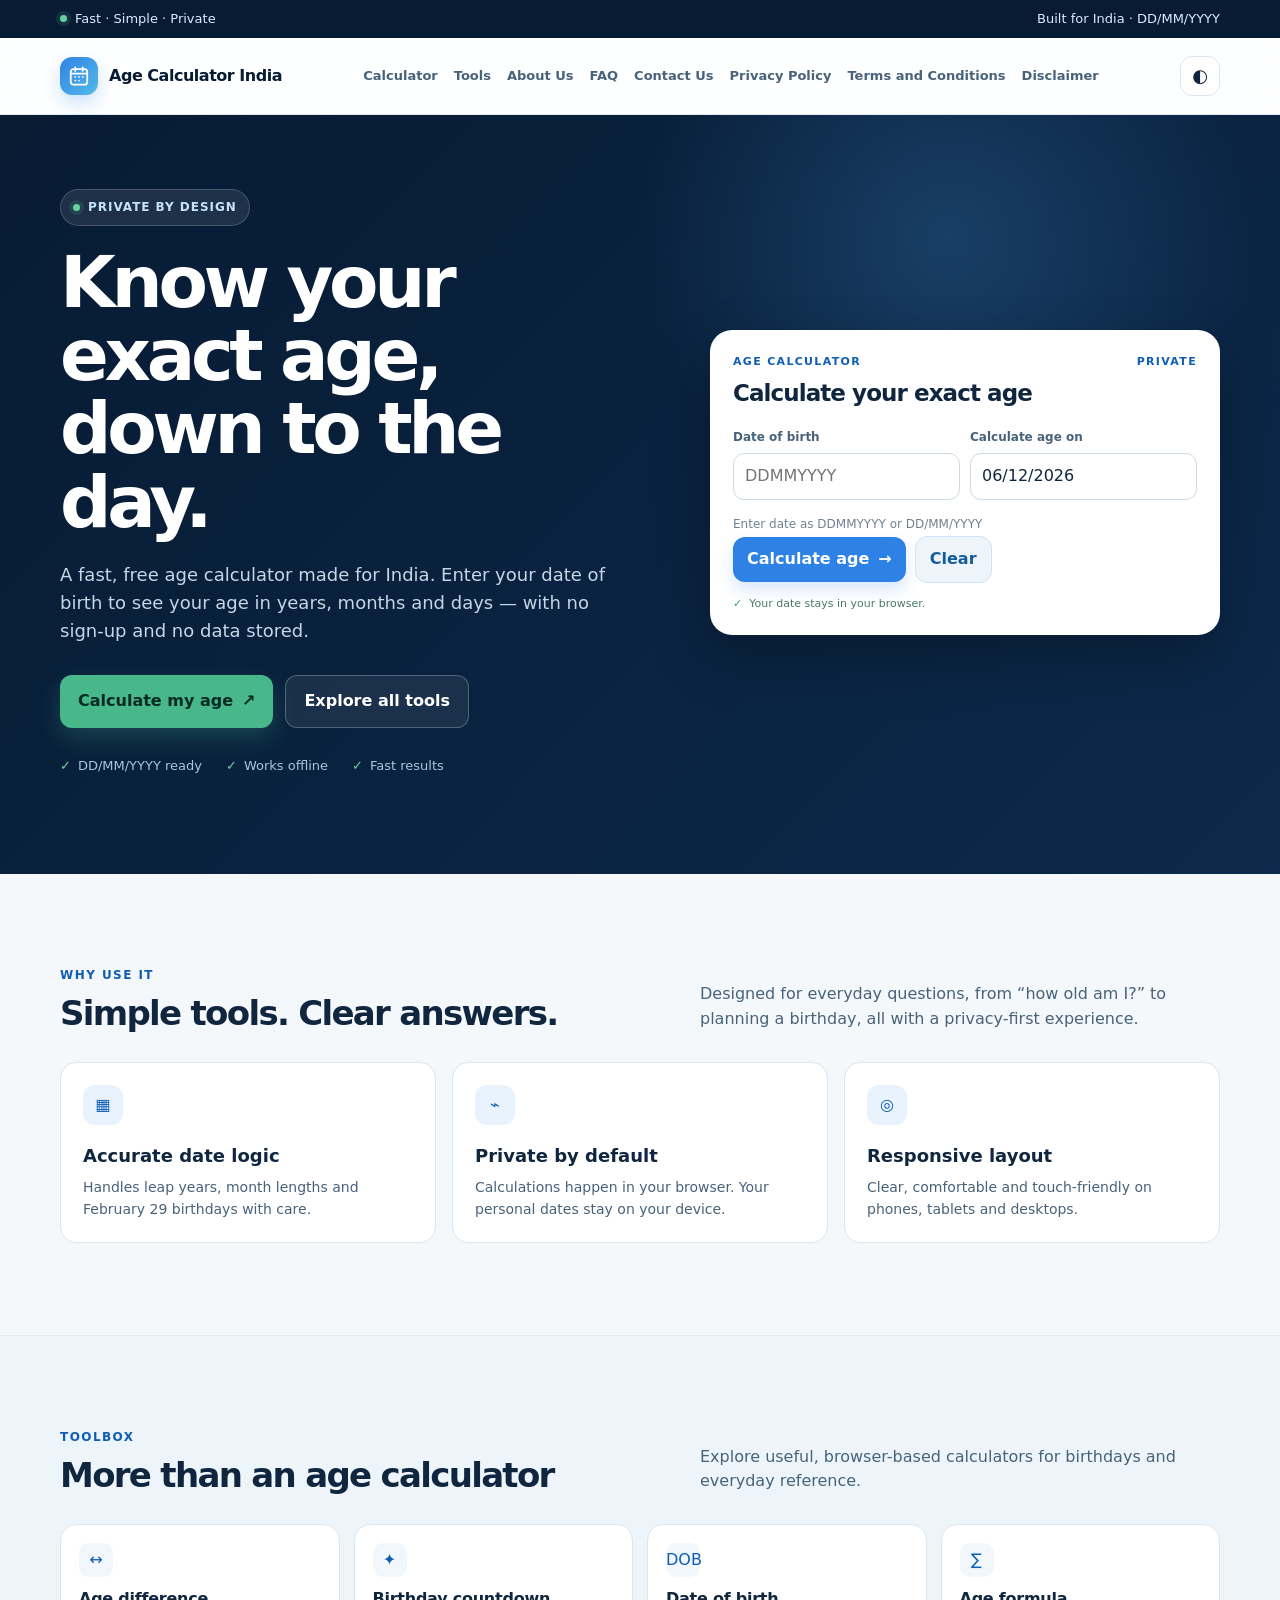
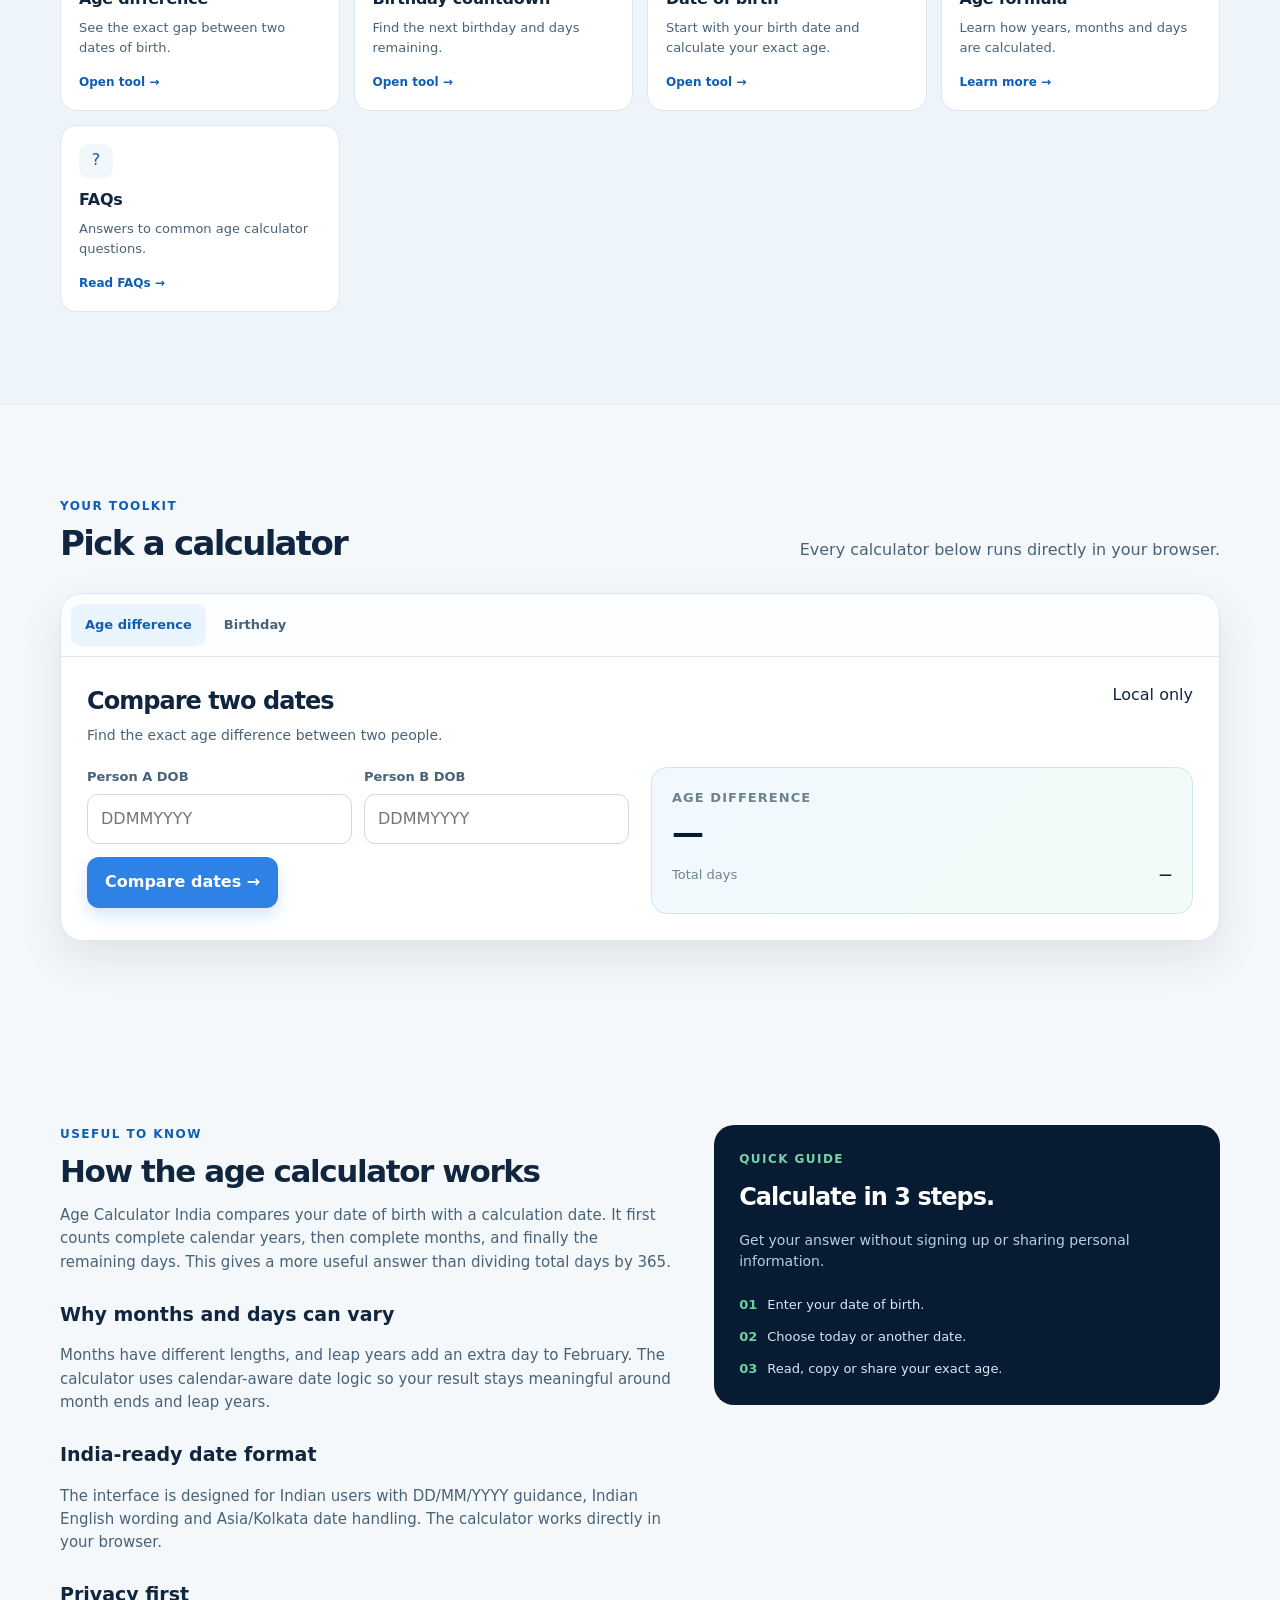
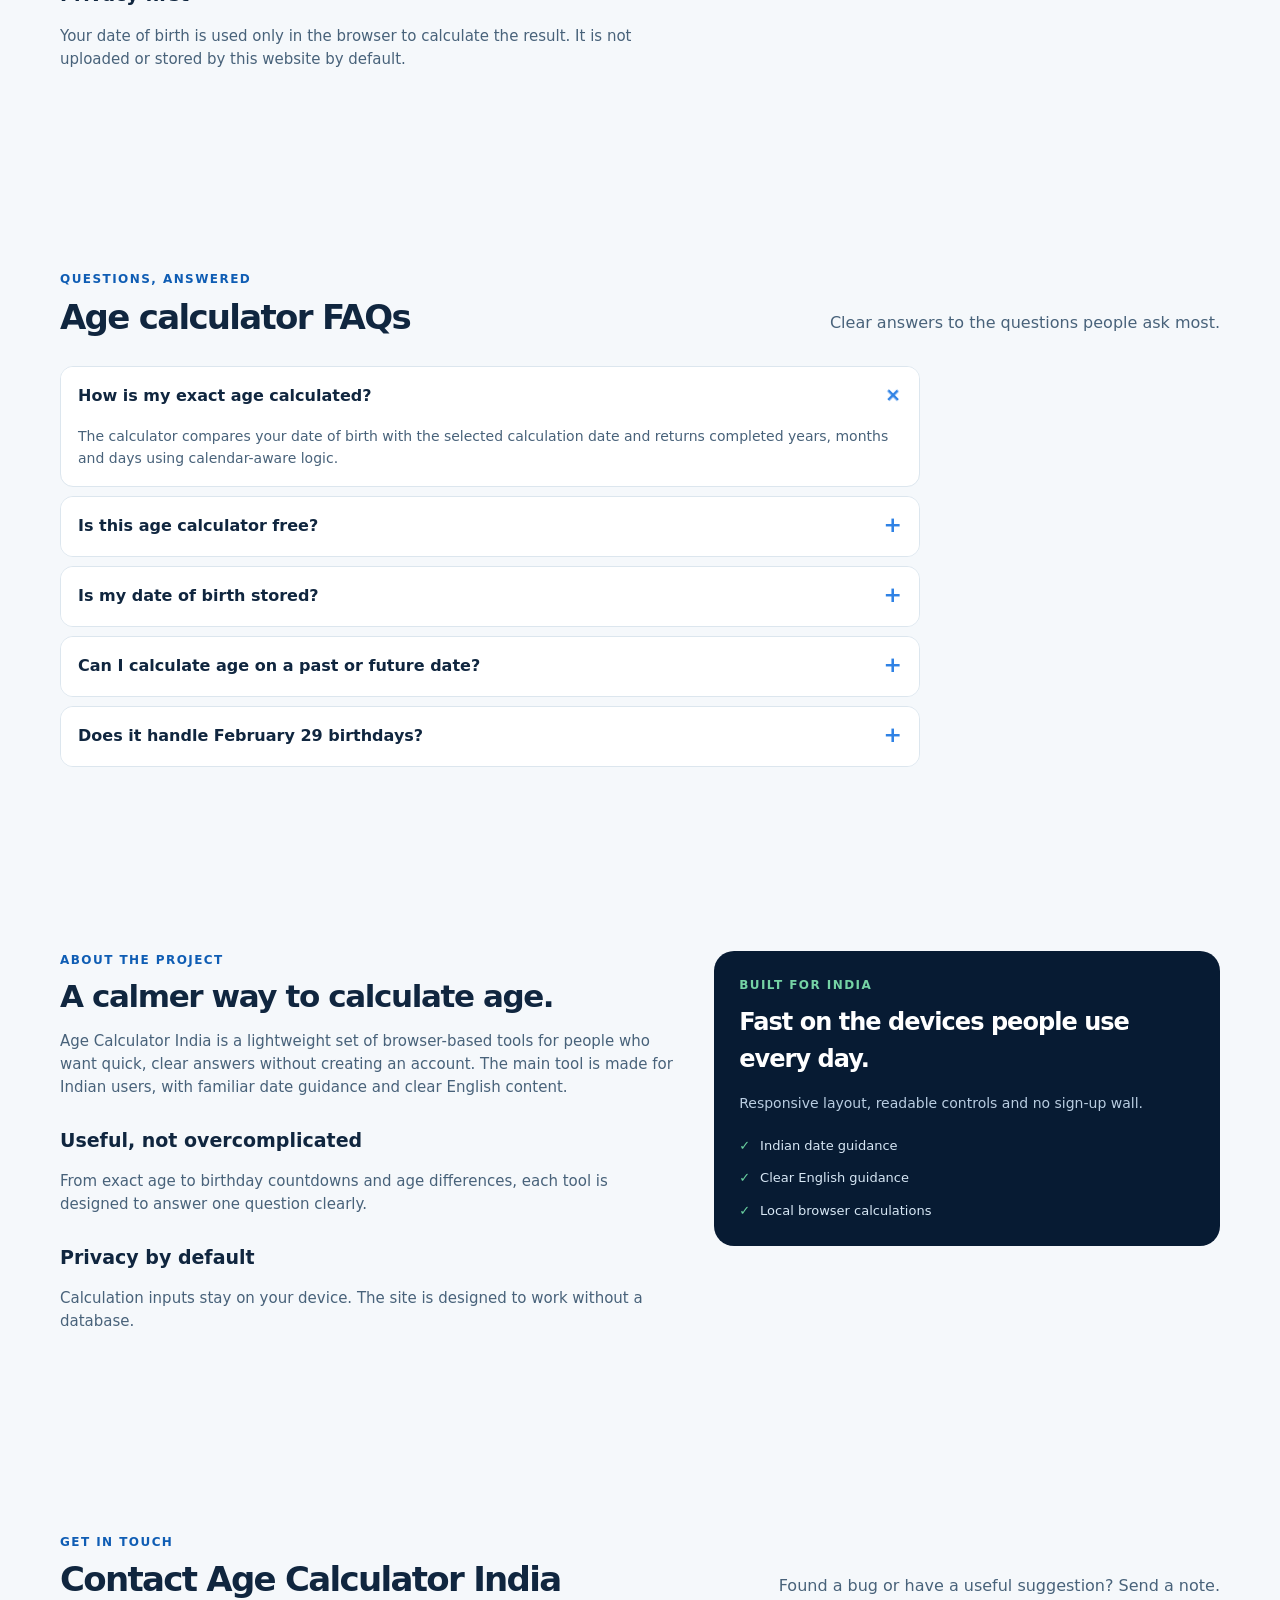
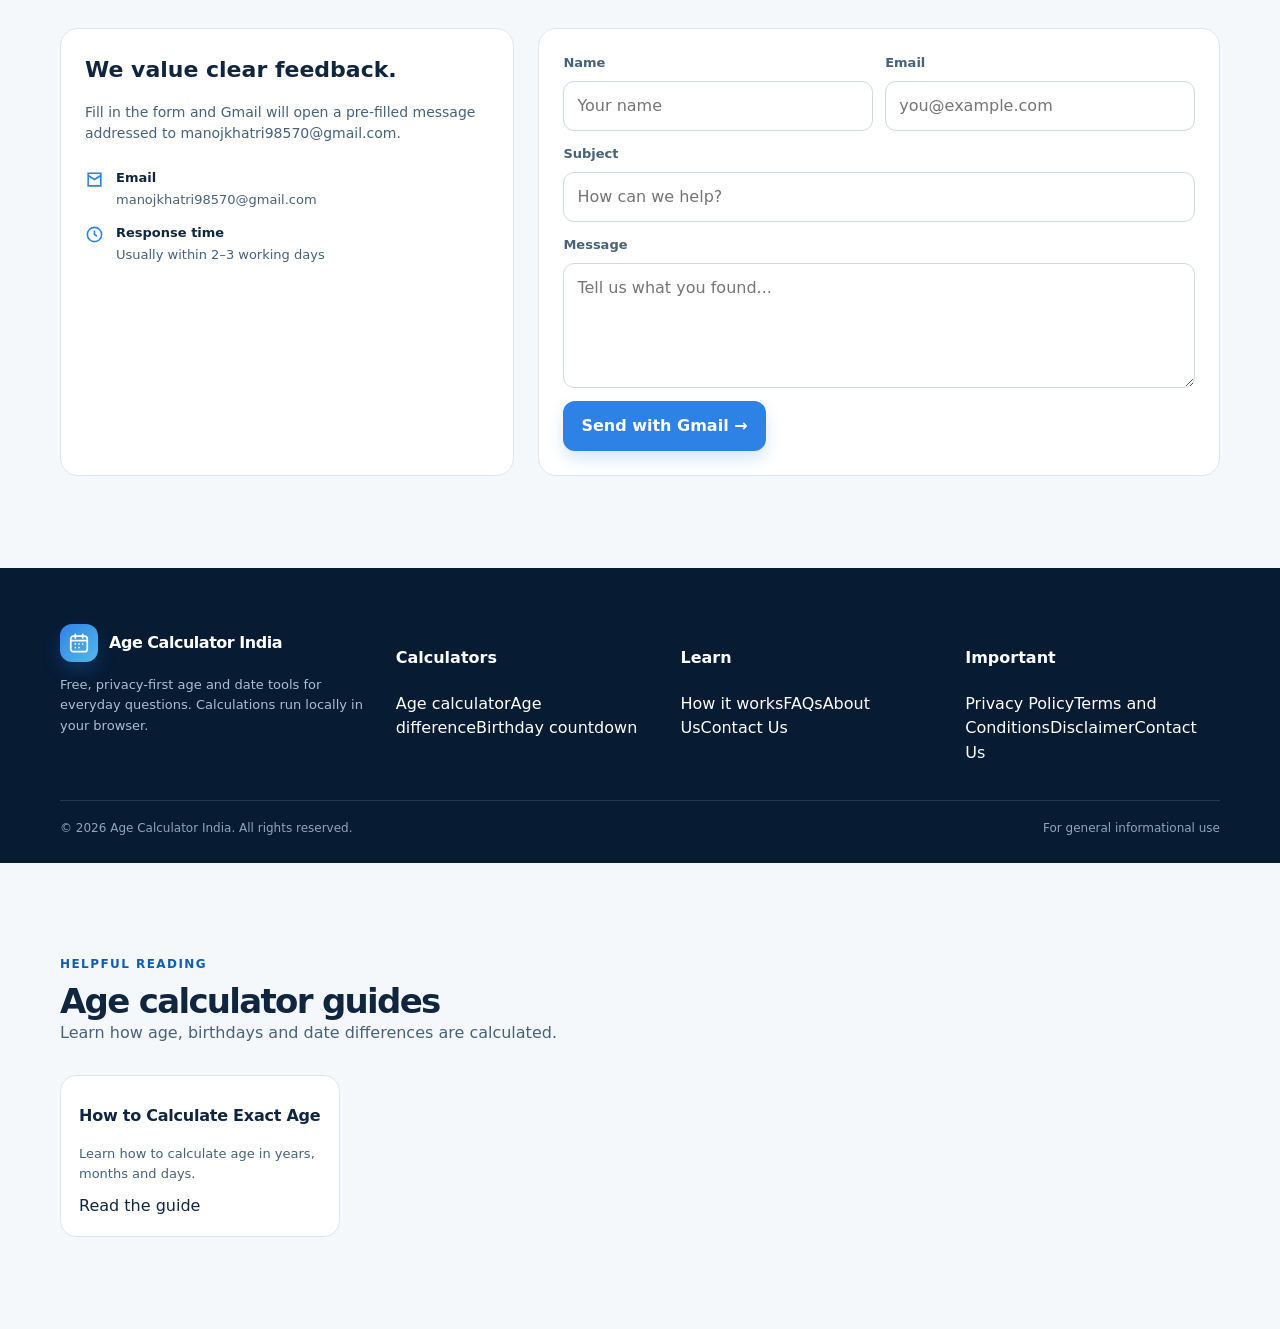
==== commit b82d5a03: "Fix UTF-8 text encoding" ====
--- a/index.html
+++ b/index.html
@@ -4,16 +4,16 @@
   <meta name="google-site-verification" content="NVwg4ubzztADwQjtOp9mCSfwmZZO1OeNhg_w1CQrRns" />
   <meta charset="utf-8" />
   <meta name="viewport" content="width=device-width, initial-scale=1" />
-  <title>Age Calculator India â€” Exact Age, Birthday & Date of Birth Calculator</title>
+  <title>Age Calculator India — Exact Age, Birthday & Date of Birth Calculator</title>
   <meta name="description" content="Calculate your exact age in years, months and days with Age Calculator India. Free, private, mobile-friendly tools for birthdays, age differences, and date tools." />
   <meta name="theme-color" content="#071b33" />
   <link rel="icon" href="data:image/svg+xml,%3Csvg xmlns='http://www.w3.org/2000/svg' viewBox='0 0 64 64'%3E%3Crect width='64' height='64' rx='18' fill='%232f82e5'/%3E%3Crect x='14' y='16' width='36' height='34' rx='7' fill='none' stroke='white' stroke-width='5'/%3E%3Cpath d='M22 11v10M42 11v10M14 27h36' stroke='white' stroke-width='5' stroke-linecap='round'/%3E%3C/svg%3E" />
   <link rel="canonical" href="https://manojkhatri0025-ops.github.io/age-calculator-india/" />
   <link rel="icon" href="favicon.svg" type="image/svg+xml" />
   <meta name="twitter:card" content="summary" />
-  <meta name="twitter:title" content="Age Calculator India â€” Calculate Your Exact Age" />
+  <meta name="twitter:title" content="Age Calculator India — Calculate Your Exact Age" />
   <meta name="twitter:description" content="Calculate exact age, age difference, and birthday dates online." />
-  <meta property="og:title" content="Age Calculator India â€” Calculate Your Exact Age" />
+  <meta property="og:title" content="Age Calculator India — Calculate Your Exact Age" />
   <meta property="og:description" content="A fast, private, browser-based age calculator for India." />
   <meta property="og:type" content="website" />
   <meta property="og:url" content="https://manojkhatri0025-ops.github.io/age-calculator-india/" />
@@ -53,40 +53,40 @@
   </script>
 </head>
 <body>
-  <div class="topbar"><div class="container"><span class="top-note"><i class="dot"></i> Fast Â· Simple Â· Private</span><span class="top-right">Built for India Â· DD/MM/YYYY</span></div></div>
+  <div class="topbar"><div class="container"><span class="top-note"><i class="dot"></i> Fast · Simple · Private</span><span class="top-right">Built for India · DD/MM/YYYY</span></div></div>
   <header><div class="container nav">
     <a href="index.html#home" class="brand" aria-label="Age Calculator India home"><span class="brand-mark"><svg viewBox="0 0 24 24" fill="none" stroke="currentColor" stroke-width="1.9" stroke-linecap="round" stroke-linejoin="round"><rect x="3" y="4.5" width="18" height="17" rx="3"/><path d="M8 2.5v4M16 2.5v4M3 9.5h18M8 13h.01M12 13h.01M16 13h.01M8 17h.01M12 17h.01"/></svg></span><span>Age Calculator India</span></a>
     <nav class="navlinks" id="navlinks"><a href="index.html#home">Calculator</a><a href="index.html#tools">Tools</a><a href="about.html">About Us</a><a href="index.html#faq">FAQ</a><a href="contact.html">Contact Us</a><a href="privacy-policy.html">Privacy Policy</a><a href="terms.html">Terms and Conditions</a><a href="disclaimer.html">Disclaimer</a></nav>
-    <div class="nav-actions"><button class="theme-btn" id="themeBtn" type="button" aria-label="Toggle light and dark theme" aria-pressed="false" title="Switch appearance"><span id="themeIcon" class="control-glyph" aria-hidden="true">â—</span></button><button class="icon-btn menu-btn" id="menuBtn" type="button" aria-label="Open menu"><span class="control-glyph" aria-hidden="true">â‰¡</span></button></div>
+    <div class="nav-actions"><button class="theme-btn" id="themeBtn" type="button" aria-label="Toggle light and dark theme" aria-pressed="false" title="Switch appearance"><span id="themeIcon" class="control-glyph" aria-hidden="true">◐</span></button><button class="icon-btn menu-btn" id="menuBtn" type="button" aria-label="Open menu"><span class="control-glyph" aria-hidden="true">≡</span></button></div>
   </div></header>
 
   <main>
     <section class="hero" id="home"><div class="container hero-inner">
-      <div><span class="eyebrow"><span class="dot"></span> Private by design</span><h1>Know your exact age, down to the day.</h1><p id="heroText">A fast, free age calculator made for India. Enter your date of birth to see your age in years, months and days â€” with no sign-up and no data stored.</p><div class="hero-ctas"><a href="#home" class="btn btn-primary">Calculate my age <span>â†—</span></a><a href="#tools" class="btn btn-ghost">Explore all tools</a></div><div class="hero-trust"><span><b class="check">âœ“</b> DD/MM/YYYY ready</span><span><b class="check">âœ“</b> Works offline</span><span><b class="check">âœ“</b> Fast results</span></div></div>
-      <div class="hero-visual"><div class="hero-calculator" aria-label="Main age calculator"><div class="hero-calc-head"><span>Age calculator</span><span class="mini-tag">Private</span></div><h3>Calculate your exact age</h3><div class="hero-form-row"><div class="field"><label for="heroDob">Date of birth</label><input id="heroDob" type="text" inputmode="numeric" placeholder="DDMMYYYY" maxlength="10" aria-describedby="heroDateHint"></div><div class="field"><label for="heroAsOf">Calculate age on</label><input id="heroAsOf" type="text" inputmode="numeric" placeholder="DDMMYYYY" maxlength="10"></div></div><span id="heroDateHint" class="field-hint">Enter date as DDMMYYYY or DD/MM/YYYY</span><div id="heroError" class="error" role="alert"></div><div class="hero-calc-actions"><button class="btn btn-blue" id="heroCalculate" type="button">Calculate age <span>â†’</span></button><button class="btn btn-soft" id="heroClear" type="button">Clear</button></div><div class="hero-result" id="heroResult" aria-live="polite"><div class="hero-result-label">Exact age</div><div class="hero-result-age" id="heroHeadline">â€”</div><div class="hero-result-meta" id="heroMeta">Calculated locally</div><div class="result-pills" id="heroDetails"></div><div class="hero-result-actions"><button class="btn btn-soft btn-small" id="copyShareLink" type="button">Copy link</button></div></div><div class="hero-privacy"><b>âœ“</b><span>Your date stays in your browser.</span></div></div></div>
+      <div><span class="eyebrow"><span class="dot"></span> Private by design</span><h1>Know your exact age, down to the day.</h1><p id="heroText">A fast, free age calculator made for India. Enter your date of birth to see your age in years, months and days — with no sign-up and no data stored.</p><div class="hero-ctas"><a href="#home" class="btn btn-primary">Calculate my age <span>↗</span></a><a href="#tools" class="btn btn-ghost">Explore all tools</a></div><div class="hero-trust"><span><b class="check">✓</b> DD/MM/YYYY ready</span><span><b class="check">✓</b> Works offline</span><span><b class="check">✓</b> Fast results</span></div></div>
+      <div class="hero-visual"><div class="hero-calculator" aria-label="Main age calculator"><div class="hero-calc-head"><span>Age calculator</span><span class="mini-tag">Private</span></div><h3>Calculate your exact age</h3><div class="hero-form-row"><div class="field"><label for="heroDob">Date of birth</label><input id="heroDob" type="text" inputmode="numeric" placeholder="DDMMYYYY" maxlength="10" aria-describedby="heroDateHint"></div><div class="field"><label for="heroAsOf">Calculate age on</label><input id="heroAsOf" type="text" inputmode="numeric" placeholder="DDMMYYYY" maxlength="10"></div></div><span id="heroDateHint" class="field-hint">Enter date as DDMMYYYY or DD/MM/YYYY</span><div id="heroError" class="error" role="alert"></div><div class="hero-calc-actions"><button class="btn btn-blue" id="heroCalculate" type="button">Calculate age <span>→</span></button><button class="btn btn-soft" id="heroClear" type="button">Clear</button></div><div class="hero-result" id="heroResult" aria-live="polite"><div class="hero-result-label">Exact age</div><div class="hero-result-age" id="heroHeadline">—</div><div class="hero-result-meta" id="heroMeta">Calculated locally</div><div class="result-pills" id="heroDetails"></div><div class="hero-result-actions"><button class="btn btn-soft btn-small" id="copyShareLink" type="button">Copy link</button></div></div><div class="hero-privacy"><b>✓</b><span>Your date stays in your browser.</span></div></div></div>
     </div></section>
 
     
 
-    <section class="section"><div class="container"><div class="section-head"><div><div class="kicker">Why use it</div><h2>Simple tools. Clear answers.</h2></div><p>Designed for everyday questions, from â€œhow old am I?â€ to planning a birthday, all with a privacy-first experience.</p></div><div class="feature-grid"><article class="feature"><div class="feature-icon">â–¦</div><h3>Accurate date logic</h3><p>Handles leap years, month lengths and February 29 birthdays with care.</p></article><article class="feature"><div class="feature-icon">âŒ</div><h3>Private by default</h3><p>Calculations happen in your browser. Your personal dates stay on your device.</p></article><article class="feature"><div class="feature-icon">â—Ž</div><h3>Responsive layout</h3><p>Clear, comfortable and touch-friendly on phones, tablets and desktops.</p></article></div></div></section>
+    <section class="section"><div class="container"><div class="section-head"><div><div class="kicker">Why use it</div><h2>Simple tools. Clear answers.</h2></div><p>Designed for everyday questions, from “how old am I?” to planning a birthday, all with a privacy-first experience.</p></div><div class="feature-grid"><article class="feature"><div class="feature-icon">▦</div><h3>Accurate date logic</h3><p>Handles leap years, month lengths and February 29 birthdays with care.</p></article><article class="feature"><div class="feature-icon">⌁</div><h3>Private by default</h3><p>Calculations happen in your browser. Your personal dates stay on your device.</p></article><article class="feature"><div class="feature-icon">◎</div><h3>Responsive layout</h3><p>Clear, comfortable and touch-friendly on phones, tablets and desktops.</p></article></div></div></section>
 
-    <section class="section tools-section" id="tools"><div class="container"><div class="section-head"><div><div class="kicker">Toolbox</div><h2>More than an age calculator</h2></div><p>Explore useful, browser-based calculators for birthdays and everyday reference.</p></div><div class="tools-grid"><a class="tool-card" href="#workspace" data-tab="difference"><div><div class="tool-icon">â†”</div><h3>Age difference</h3><p>See the exact gap between two dates of birth.</p></div><span class="tool-link">Open tool â†’</span></a><a class="tool-card" href="#workspace" data-tab="birthday"><div><div class="tool-icon">âœ¦</div><h3>Birthday countdown</h3><p>Find the next birthday and days remaining.</p></div><span class="tool-link">Open tool â†’</span></a><a class="tool-card" href="#home"><div><div class="tool-icon">DOB</div><h3>Date of birth</h3><p>Start with your birth date and calculate your exact age.</p></div><span class="tool-link">Open tool â†’</span></a><a class="tool-card" href="#content"><div><div class="tool-icon">âˆ‘</div><h3>Age formula</h3><p>Learn how years, months and days are calculated.</p></div><span class="tool-link">Learn more â†’</span></a><a class="tool-card" href="#faq"><div><div class="tool-icon">?</div><h3>FAQs</h3><p>Answers to common age calculator questions.</p></div><span class="tool-link">Read FAQs â†’</span></a></div></div></section>
+    <section class="section tools-section" id="tools"><div class="container"><div class="section-head"><div><div class="kicker">Toolbox</div><h2>More than an age calculator</h2></div><p>Explore useful, browser-based calculators for birthdays and everyday reference.</p></div><div class="tools-grid"><a class="tool-card" href="#workspace" data-tab="difference"><div><div class="tool-icon">↔</div><h3>Age difference</h3><p>See the exact gap between two dates of birth.</p></div><span class="tool-link">Open tool →</span></a><a class="tool-card" href="#workspace" data-tab="birthday"><div><div class="tool-icon">✦</div><h3>Birthday countdown</h3><p>Find the next birthday and days remaining.</p></div><span class="tool-link">Open tool →</span></a><a class="tool-card" href="#home"><div><div class="tool-icon">DOB</div><h3>Date of birth</h3><p>Start with your birth date and calculate your exact age.</p></div><span class="tool-link">Open tool →</span></a><a class="tool-card" href="#content"><div><div class="tool-icon">∑</div><h3>Age formula</h3><p>Learn how years, months and days are calculated.</p></div><span class="tool-link">Learn more →</span></a><a class="tool-card" href="#faq"><div><div class="tool-icon">?</div><h3>FAQs</h3><p>Answers to common age calculator questions.</p></div><span class="tool-link">Read FAQs →</span></a></div></div></section>
 
     <section class="section" id="workspace"><div class="container"><div class="section-head"><div><div class="kicker">Your toolkit</div><h2>Pick a calculator</h2></div><p>Every calculator below runs directly in your browser.</p></div><div class="workspace"><div class="tabs" role="tablist"><button class="tab active" data-pane="difference" role="tab">Age difference</button><button class="tab" data-pane="birthday" role="tab">Birthday</button></div>
-      <div class="pane active" id="pane-difference"><div class="pane-header"><div><h3>Compare two dates</h3><p>Find the exact age difference between two people.</p></div><span class="mini-tag">Local only</span></div><div class="mini-grid"><div><div class="form-row"><div class="field"><label for="personA">Person A DOB</label><input type="text" inputmode="numeric" placeholder="DDMMYYYY" maxlength="10" id="personA"></div><div class="field"><label for="personB">Person B DOB</label><input type="text" inputmode="numeric" placeholder="DDMMYYYY" maxlength="10" id="personB"></div></div><div id="diffError" class="error" role="alert"></div><button class="btn btn-blue" id="calculateDiff" type="button">Compare dates â†’</button></div><div class="inline-result"><h4>Age difference</h4><div class="big-number" id="diffHeadline">â€”</div><div class="info-list" id="diffInfo"><div class="info-item"><span>Total days</span><b>â€”</b></div></div></div></div></div>
-      <div class="pane" id="pane-birthday"><div class="pane-header"><div><h3>Birthday countdown</h3><p>See when the next birthday arrives.</p></div><span class="mini-tag">Local only</span></div><div class="mini-grid"><div><div class="field"><label for="birthdayDob">Date of birth</label><input type="text" inputmode="numeric" placeholder="DDMMYYYY" maxlength="10" id="birthdayDob"></div><div id="birthdayError" class="error" role="alert"></div><button class="btn btn-blue" id="calculateBirthday" type="button">Show birthday â†’</button></div><div class="inline-result"><h4>Next birthday</h4><div class="big-number" id="birthdayHeadline">â€”</div><div class="info-list" id="birthdayInfo"><div class="info-item"><span>Days remaining</span><b>â€”</b></div></div></div></div></div>
+      <div class="pane active" id="pane-difference"><div class="pane-header"><div><h3>Compare two dates</h3><p>Find the exact age difference between two people.</p></div><span class="mini-tag">Local only</span></div><div class="mini-grid"><div><div class="form-row"><div class="field"><label for="personA">Person A DOB</label><input type="text" inputmode="numeric" placeholder="DDMMYYYY" maxlength="10" id="personA"></div><div class="field"><label for="personB">Person B DOB</label><input type="text" inputmode="numeric" placeholder="DDMMYYYY" maxlength="10" id="personB"></div></div><div id="diffError" class="error" role="alert"></div><button class="btn btn-blue" id="calculateDiff" type="button">Compare dates →</button></div><div class="inline-result"><h4>Age difference</h4><div class="big-number" id="diffHeadline">—</div><div class="info-list" id="diffInfo"><div class="info-item"><span>Total days</span><b>—</b></div></div></div></div></div>
+      <div class="pane" id="pane-birthday"><div class="pane-header"><div><h3>Birthday countdown</h3><p>See when the next birthday arrives.</p></div><span class="mini-tag">Local only</span></div><div class="mini-grid"><div><div class="field"><label for="birthdayDob">Date of birth</label><input type="text" inputmode="numeric" placeholder="DDMMYYYY" maxlength="10" id="birthdayDob"></div><div id="birthdayError" class="error" role="alert"></div><button class="btn btn-blue" id="calculateBirthday" type="button">Show birthday →</button></div><div class="inline-result"><h4>Next birthday</h4><div class="big-number" id="birthdayHeadline">—</div><div class="info-list" id="birthdayInfo"><div class="info-item"><span>Days remaining</span><b>—</b></div></div></div></div></div>
           </div></div></section>
 
     <section class="section" id="content"><div class="container content-grid"><article class="prose"><div class="kicker">Useful to know</div><h2>How the age calculator works</h2><p>Age Calculator India compares your date of birth with a calculation date. It first counts complete calendar years, then complete months, and finally the remaining days. This gives a more useful answer than dividing total days by 365.</p><h3>Why months and days can vary</h3><p>Months have different lengths, and leap years add an extra day to February. The calculator uses calendar-aware date logic so your result stays meaningful around month ends and leap years.</p><h3>India-ready date format</h3><p>The interface is designed for Indian users with DD/MM/YYYY guidance, Indian English wording and Asia/Kolkata date handling. The calculator works directly in your browser.</p><h3>Privacy first</h3><p>Your date of birth is used only in the browser to calculate the result. It is not uploaded or stored by this website by default.</p></article><aside class="side-card"><div class="kicker" style="color:#75d3a5">Quick guide</div><h3>Calculate in 3 steps.</h3><p>Get your answer without signing up or sharing personal information.</p><div class="side-list"><div><b>01</b><span>Enter your date of birth.</span></div><div><b>02</b><span>Choose today or another date.</span></div><div><b>03</b><span>Read, copy or share your exact age.</span></div></div></aside></div></section>
 
     <section class="section" id="faq"><div class="container"><div class="section-head"><div><div class="kicker">Questions, answered</div><h2>Age calculator FAQs</h2></div><p>Clear answers to the questions people ask most.</p></div><div class="faq-list"><div class="faq-item open"><button class="faq-q" type="button">How is my exact age calculated?<span class="plus">+</span></button><div class="faq-a">The calculator compares your date of birth with the selected calculation date and returns completed years, months and days using calendar-aware logic.</div></div><div class="faq-item"><button class="faq-q" type="button">Is this age calculator free?<span class="plus">+</span></button><div class="faq-a">Yes. The calculator is free to use and no account is required.</div></div><div class="faq-item"><button class="faq-q" type="button">Is my date of birth stored?<span class="plus">+</span></button><div class="faq-a">No. The calculator runs locally in your browser and does not store your date of birth by default.</div></div><div class="faq-item"><button class="faq-q" type="button">Can I calculate age on a past or future date?<span class="plus">+</span></button><div class="faq-a">You can calculate age on any date on or after the date of birth. A date before the birth date will show a validation message.</div></div><div class="faq-item"><button class="faq-q" type="button">Does it handle February 29 birthdays?<span class="plus">+</span></button><div class="faq-a">Yes. Leap years and February 29 birthdays are handled with a clear next-birthday rule for non-leap years.</div></div></div></div></section>
 
-    <section class="section" id="about"><div class="container content-grid"><article class="prose"><div class="kicker">About the project</div><h2>A calmer way to calculate age.</h2><p>Age Calculator India is a lightweight set of browser-based tools for people who want quick, clear answers without creating an account. The main tool is made for Indian users, with familiar date guidance and clear English content.</p><h3>Useful, not overcomplicated</h3><p>From exact age to birthday countdowns and age differences, each tool is designed to answer one question clearly.</p><h3>Privacy by default</h3><p>Calculation inputs stay on your device. The site is designed to work without a database.</p></article><aside class="side-card"><div class="kicker" style="color:#75d3a5">Built for India</div><h3>Fast on the devices people use every day.</h3><p>Responsive layout, readable controls and no sign-up wall.</p><div class="side-list"><div><b>âœ“</b><span>Indian date guidance</span></div><div><b>âœ“</b><span>Clear English guidance</span></div><div><b>âœ“</b><span>Local browser calculations</span></div></div></aside></div></section>
+    <section class="section" id="about"><div class="container content-grid"><article class="prose"><div class="kicker">About the project</div><h2>A calmer way to calculate age.</h2><p>Age Calculator India is a lightweight set of browser-based tools for people who want quick, clear answers without creating an account. The main tool is made for Indian users, with familiar date guidance and clear English content.</p><h3>Useful, not overcomplicated</h3><p>From exact age to birthday countdowns and age differences, each tool is designed to answer one question clearly.</p><h3>Privacy by default</h3><p>Calculation inputs stay on your device. The site is designed to work without a database.</p></article><aside class="side-card"><div class="kicker" style="color:#75d3a5">Built for India</div><h3>Fast on the devices people use every day.</h3><p>Responsive layout, readable controls and no sign-up wall.</p><div class="side-list"><div><b>✓</b><span>Indian date guidance</span></div><div><b>✓</b><span>Clear English guidance</span></div><div><b>✓</b><span>Local browser calculations</span></div></div></aside></div></section>
 
-    <section class="section" id="contact"><div class="container"><div class="section-head"><div><div class="kicker">Get in touch</div><h2>Contact Age Calculator India</h2></div><p>Found a bug or have a useful suggestion? Send a note.</p></div><div class="contact-grid"><div class="contact-card"><h3>We value clear feedback.</h3><p>Fill in the form and Gmail will open a pre-filled message addressed to manojkhatri98570@gmail.com.</p><div class="contact-points"><div class="contact-point"><svg viewBox="0 0 24 24" fill="none" stroke="currentColor" stroke-width="2"><path d="M4 4h16v16H4z"/><path d="m4 7 8 5 8-5"/></svg><div><strong>Email</strong>manojkhatri98570@gmail.com</div></div><div class="contact-point"><svg viewBox="0 0 24 24" fill="none" stroke="currentColor" stroke-width="2"><circle cx="12" cy="12" r="9"/><path d="M12 7v5l3 2"/></svg><div><strong>Response time</strong>Usually within 2â€“3 working days</div></div></div></div><div class="contact-card"><form id="contactForm"><div class="form-row"><div class="field"><label for="contactName">Name</label><input id="contactName" required placeholder="Your name"></div><div class="field"><label for="contactEmail">Email</label><input id="contactEmail" type="email" required placeholder="you@example.com"></div></div><div class="field"><label for="contactSubject">Subject</label><input id="contactSubject" required placeholder="How can we help?"></div><div class="field"><label for="contactMessage">Message</label><textarea id="contactMessage" required placeholder="Tell us what you found..."></textarea></div><input id="website" class="hidden" tabindex="-1" autocomplete="off"><div class="form-actions"><button class="btn btn-blue" id="sendGmail" type="button">Send with Gmail â†’</button></div><div id="contactSuccess" class="success" role="status">Choose an option to open a pre-filled message.</div></form></div></div></div></section>
+    <section class="section" id="contact"><div class="container"><div class="section-head"><div><div class="kicker">Get in touch</div><h2>Contact Age Calculator India</h2></div><p>Found a bug or have a useful suggestion? Send a note.</p></div><div class="contact-grid"><div class="contact-card"><h3>We value clear feedback.</h3><p>Fill in the form and Gmail will open a pre-filled message addressed to manojkhatri98570@gmail.com.</p><div class="contact-points"><div class="contact-point"><svg viewBox="0 0 24 24" fill="none" stroke="currentColor" stroke-width="2"><path d="M4 4h16v16H4z"/><path d="m4 7 8 5 8-5"/></svg><div><strong>Email</strong>manojkhatri98570@gmail.com</div></div><div class="contact-point"><svg viewBox="0 0 24 24" fill="none" stroke="currentColor" stroke-width="2"><circle cx="12" cy="12" r="9"/><path d="M12 7v5l3 2"/></svg><div><strong>Response time</strong>Usually within 2–3 working days</div></div></div></div><div class="contact-card"><form id="contactForm"><div class="form-row"><div class="field"><label for="contactName">Name</label><input id="contactName" required placeholder="Your name"></div><div class="field"><label for="contactEmail">Email</label><input id="contactEmail" type="email" required placeholder="you@example.com"></div></div><div class="field"><label for="contactSubject">Subject</label><input id="contactSubject" required placeholder="How can we help?"></div><div class="field"><label for="contactMessage">Message</label><textarea id="contactMessage" required placeholder="Tell us what you found..."></textarea></div><input id="website" class="hidden" tabindex="-1" autocomplete="off"><div class="form-actions"><button class="btn btn-blue" id="sendGmail" type="button">Send with Gmail →</button></div><div id="contactSuccess" class="success" role="status">Choose an option to open a pre-filled message.</div></form></div></div></div></section>
   </main>
 
-  <footer><div class="container"><div class="footer-grid"><div class="footer-brand"><a href="index.html#home" class="brand" style="color:#fff"><span class="brand-mark"><svg viewBox="0 0 24 24" fill="none" stroke="currentColor" stroke-width="1.9" stroke-linecap="round" stroke-linejoin="round"><rect x="3" y="4.5" width="18" height="17" rx="3"/><path d="M8 2.5v4M16 2.5v4M3 9.5h18M8 13h.01M12 13h.01M16 13h.01M8 17h.01M12 17h.01"/></svg></span><span>Age Calculator India</span></a><p>Free, privacy-first age and date tools for everyday questions. Calculations run locally in your browser.</p></div><div><h4>Calculators</h4><a href="index.html#home">Age calculator</a><a href="index.html#workspace">Age difference</a><a href="index.html#workspace">Birthday countdown</a></div><div><h4>Learn</h4><a href="index.html#content">How it works</a><a href="index.html#faq">FAQs</a><a href="about.html">About Us</a><a href="contact.html">Contact Us</a></div><div><h4>Important</h4><a href="privacy-policy.html">Privacy Policy</a><a href="terms.html">Terms and Conditions</a><a href="disclaimer.html">Disclaimer</a><a href="contact.html">Contact Us</a></div></div><div class="footer-bottom"><span>Â© 2026 Age Calculator India. All rights reserved.</span><span>For general informational use</span></div></div></footer>
+  <footer><div class="container"><div class="footer-grid"><div class="footer-brand"><a href="index.html#home" class="brand" style="color:#fff"><span class="brand-mark"><svg viewBox="0 0 24 24" fill="none" stroke="currentColor" stroke-width="1.9" stroke-linecap="round" stroke-linejoin="round"><rect x="3" y="4.5" width="18" height="17" rx="3"/><path d="M8 2.5v4M16 2.5v4M3 9.5h18M8 13h.01M12 13h.01M16 13h.01M8 17h.01M12 17h.01"/></svg></span><span>Age Calculator India</span></a><p>Free, privacy-first age and date tools for everyday questions. Calculations run locally in your browser.</p></div><div><h4>Calculators</h4><a href="index.html#home">Age calculator</a><a href="index.html#workspace">Age difference</a><a href="index.html#workspace">Birthday countdown</a></div><div><h4>Learn</h4><a href="index.html#content">How it works</a><a href="index.html#faq">FAQs</a><a href="about.html">About Us</a><a href="contact.html">Contact Us</a></div><div><h4>Important</h4><a href="privacy-policy.html">Privacy Policy</a><a href="terms.html">Terms and Conditions</a><a href="disclaimer.html">Disclaimer</a><a href="contact.html">Contact Us</a></div></div><div class="footer-bottom"><span>© 2026 Age Calculator India. All rights reserved.</span><span>For general informational use</span></div></div></footer>
 
   <script>
     const $ = (id) => document.getElementById(id);
@@ -109,9 +109,9 @@
     function setToday(){const t=isoDate(todayUTC());if($('asOf'))$('asOf').value=t;if($('heroAsOf'))$('heroAsOf').value=indianDate(todayUTC());['personA','personB','birthdayDob','lmp','heroDob'].forEach(id=>{if($(id))$(id).max=t})}
     let currentShareUrl='';
     function buildShareUrl(dob,asOf){const url=new URL(window.location.href);url.search='';url.hash='home';url.searchParams.set('dob',dob);url.searchParams.set('asOf',asOf);return url.toString()}
-    function calculateHeroAge(){const b=inputDate($('heroDob').value),e=inputDate($('heroAsOf').value)||todayUTC(),err=$('heroError');hideError(err);if(!b){showError(err,'Please enter a valid date of birth.');return false}if(e<b){showError(err,'The calculation date must be on or after the date of birth.');return false}const p=ageParts(b,e),nextYear=e.getUTCFullYear()+(safeBirthday(e.getUTCFullYear(),b.getUTCMonth(),b.getUTCDate())<=e?1:0),next=safeBirthday(nextYear,b.getUTCMonth(),b.getUTCDate());$('heroHeadline').textContent=ageText(p);$('heroMeta').textContent=`Next birthday: ${fmt(next)} Â· ${daysBetween(e,next).toLocaleString('en-IN')} days to go`;const details=[['Total months',totalMonths(b,e).toLocaleString('en-IN')],['Total weeks',Math.floor(daysBetween(b,e)/7).toLocaleString('en-IN')],['Total days',daysBetween(b,e).toLocaleString('en-IN')],['Day of birth',fmtLong(b)]];$('heroDetails').innerHTML=details.map(([label,value])=>`<span class="result-pill">${label}<strong>${value}</strong></span>`).join('');currentShareUrl=buildShareUrl(isoDate(b),isoDate(e));window.history.replaceState({},'',currentShareUrl);$('heroResult').classList.add('show');return true}
+    function calculateHeroAge(){const b=inputDate($('heroDob').value),e=inputDate($('heroAsOf').value)||todayUTC(),err=$('heroError');hideError(err);if(!b){showError(err,'Please enter a valid date of birth.');return false}if(e<b){showError(err,'The calculation date must be on or after the date of birth.');return false}const p=ageParts(b,e),nextYear=e.getUTCFullYear()+(safeBirthday(e.getUTCFullYear(),b.getUTCMonth(),b.getUTCDate())<=e?1:0),next=safeBirthday(nextYear,b.getUTCMonth(),b.getUTCDate());$('heroHeadline').textContent=ageText(p);$('heroMeta').textContent=`Next birthday: ${fmt(next)} · ${daysBetween(e,next).toLocaleString('en-IN')} days to go`;const details=[['Total months',totalMonths(b,e).toLocaleString('en-IN')],['Total weeks',Math.floor(daysBetween(b,e)/7).toLocaleString('en-IN')],['Total days',daysBetween(b,e).toLocaleString('en-IN')],['Day of birth',fmtLong(b)]];$('heroDetails').innerHTML=details.map(([label,value])=>`<span class="result-pill">${label}<strong>${value}</strong></span>`).join('');currentShareUrl=buildShareUrl(isoDate(b),isoDate(e));window.history.replaceState({},'',currentShareUrl);$('heroResult').classList.add('show');return true}
     async function copyText(text){try{await navigator.clipboard.writeText(text);return true}catch{const area=document.createElement('textarea');area.value=text;area.style.position='fixed';area.style.opacity='0';document.body.appendChild(area);area.select();const ok=document.execCommand('copy');area.remove();return ok}}
-    $('heroCalculate').addEventListener('click',calculateHeroAge);$('heroDob').addEventListener('keydown',e=>{if(e.key==='Enter')calculateHeroAge()});$('heroClear').addEventListener('click',()=>{const url=new URL(window.location.href);url.search='';url.hash='home';window.history.replaceState({},'',url);$('heroDob').value='';$('heroAsOf').value=indianDate(todayUTC());$('heroHeadline').textContent='â€”';$('heroMeta').textContent='Calculated locally';$('heroDetails').innerHTML='';$('heroResult').classList.remove('show');currentShareUrl='';hideError($('heroError'))});$('copyShareLink').addEventListener('click',async()=>{if(!currentShareUrl)return;if(await copyText(currentShareUrl)){$('copyShareLink').textContent='Copied âœ“';setTimeout(()=>$('copyShareLink').textContent='Copy link',1400)}});
+    $('heroCalculate').addEventListener('click',calculateHeroAge);$('heroDob').addEventListener('keydown',e=>{if(e.key==='Enter')calculateHeroAge()});$('heroClear').addEventListener('click',()=>{const url=new URL(window.location.href);url.search='';url.hash='home';window.history.replaceState({},'',url);$('heroDob').value='';$('heroAsOf').value=indianDate(todayUTC());$('heroHeadline').textContent='—';$('heroMeta').textContent='Calculated locally';$('heroDetails').innerHTML='';$('heroResult').classList.remove('show');currentShareUrl='';hideError($('heroError'))});$('copyShareLink').addEventListener('click',async()=>{if(!currentShareUrl)return;if(await copyText(currentShareUrl)){$('copyShareLink').textContent='Copied ✓';setTimeout(()=>$('copyShareLink').textContent='Copy link',1400)}});
     function formatDateField(el){const digits=el.value.replace(/\D/g,'').slice(0,8);if(digits.length>4)el.value=`${digits.slice(0,2)}/${digits.slice(2,4)}/${digits.slice(4)}`;else if(digits.length>2)el.value=`${digits.slice(0,2)}/${digits.slice(2)}`;else el.value=digits}document.querySelectorAll('input[placeholder="DDMMYYYY"]').forEach(el=>el.addEventListener('input',()=>formatDateField(el)));
     function loadSharedAge(){const params=new URLSearchParams(window.location.search),dob=params.get('dob'),asOf=params.get('asOf');if(inputDate(dob)){ const birth=inputDate(dob),calcDate=inputDate(asOf);$('heroDob').value=indianDate(birth);if(calcDate)$('heroAsOf').value=indianDate(calcDate);calculateHeroAge() }}
     function openPane(name){document.querySelectorAll('.tab').forEach(t=>t.classList.toggle('active',t.dataset.pane===name));document.querySelectorAll('.pane').forEach(p=>p.classList.toggle('active',p.id==='pane-'+name));document.getElementById('workspace').scrollIntoView({behavior:'smooth',block:'start'})}
@@ -119,10 +119,12 @@
     $('calculateDiff').addEventListener('click',()=>{const a=inputDate($('personA').value),b=inputDate($('personB').value),err=$('diffError');hideError(err);if(!a||!b){showError(err,'Please enter both dates of birth.');return}const older=a<=b?a:b,younger=a<=b?b:a,p=ageParts(older,younger);$('diffHeadline').textContent=ageText(p);$('diffInfo').innerHTML=`<div class="info-item"><span>Older person</span><b>${a<=b?'Person A':'Person B'}</b></div><div class="info-item"><span>Total days</span><b>${daysBetween(older,younger).toLocaleString('en-IN')}</b></div><div class="info-item"><span>Total weeks</span><b>${Math.floor(daysBetween(older,younger)/7).toLocaleString('en-IN')}</b></div>`});
     $('calculateBirthday').addEventListener('click',()=>{const b=inputDate($('birthdayDob').value),e=todayUTC(),err=$('birthdayError');hideError(err);if(!b){showError(err,'Please enter a valid date of birth.');return}if(b>e){showError(err,'Birthday cannot be in the future.');return}const year=e.getUTCFullYear()+(safeBirthday(e.getUTCFullYear(),b.getUTCMonth(),b.getUTCDate())<=e?1:0),next=safeBirthday(year,b.getUTCMonth(),b.getUTCDate()),p=ageParts(b,e);$('birthdayHeadline').textContent=fmt(next);$('birthdayInfo').innerHTML=`<div class="info-item"><span>Days remaining</span><b>${daysBetween(e,next).toLocaleString('en-IN')}</b></div><div class="info-item"><span>Weekday</span><b>${new Intl.DateTimeFormat('en-IN',{weekday:'long',timeZone:'UTC'}).format(next)}</b></div><div class="info-item"><span>Age today</span><b>${p.y} years</b></div><div class="info-item"><span>Age on birthday</span><b>${p.y+1} years</b></div>`});
     document.querySelectorAll('.faq-q').forEach(q=>q.addEventListener('click',()=>q.parentElement.classList.toggle('open')));
-    function setTheme(isDark){document.body.classList.toggle('dark',isDark);localStorage.setItem('age-theme',isDark?'dark':'light');$('themeIcon').textContent=isDark?'â—‘':'â—';$('themeBtn').setAttribute('aria-pressed',String(isDark));$('themeBtn').title=isDark?'Switch to light theme':'Switch to dark theme'}$('themeBtn').addEventListener('click',()=>setTheme(!document.body.classList.contains('dark')));setTheme(localStorage.getItem('age-theme')==='dark');
+    function setTheme(isDark){document.body.classList.toggle('dark',isDark);localStorage.setItem('age-theme',isDark?'dark':'light');$('themeIcon').textContent=isDark?'◑':'◐';$('themeBtn').setAttribute('aria-pressed',String(isDark));$('themeBtn').title=isDark?'Switch to light theme':'Switch to dark theme'}$('themeBtn').addEventListener('click',()=>setTheme(!document.body.classList.contains('dark')));setTheme(localStorage.getItem('age-theme')==='dark');
     $('menuBtn').addEventListener('click',()=>{$('navlinks').classList.toggle('open')});document.querySelectorAll('.navlinks a').forEach(a=>a.addEventListener('click',()=> $('navlinks').classList.remove('open')));
     const contactTo='manojkhatri98570@gmail.com';function getContactMessage(){return {subject:$('contactSubject').value.trim(),body:`Name: ${$('contactName').value.trim()}\nEmail: ${$('contactEmail').value.trim()}\n\n${$('contactMessage').value.trim()}`}}function contactIsValid(){if(!$('contactForm').checkValidity()){ $('contactForm').reportValidity();return false }if($('website').value)return false;return true}$('sendGmail').addEventListener('click',()=>{if(!contactIsValid())return;const data=getContactMessage();const gmailUrl=`https://mail.google.com/mail/?view=cm&fs=1&to=${encodeURIComponent(contactTo)}&su=${encodeURIComponent(data.subject)}&body=${encodeURIComponent(data.body)}`;$('contactSuccess').textContent='Gmail compose is opening. Review the message and click Send in Gmail.';$('contactSuccess').classList.add('show');window.open(gmailUrl,'_blank','noopener')});
     setToday();loadSharedAge();
   </script>
+
+<section class="section" id="guides"><div class="container"><div class="section-head"><div><div class="kicker">Helpful reading</div><h2>Age calculator guides</h2><p>Learn how age, birthdays and date differences are calculated.</p></div></div><div class="tools-grid"><a class="tool-card" href="how-to-calculate-exact-age.html"><h3>How to Calculate Exact Age</h3><p>Learn how to calculate age in years, months and days.</p><span>Read the guide</span></a></div></div></section>
 </body>
 </html>
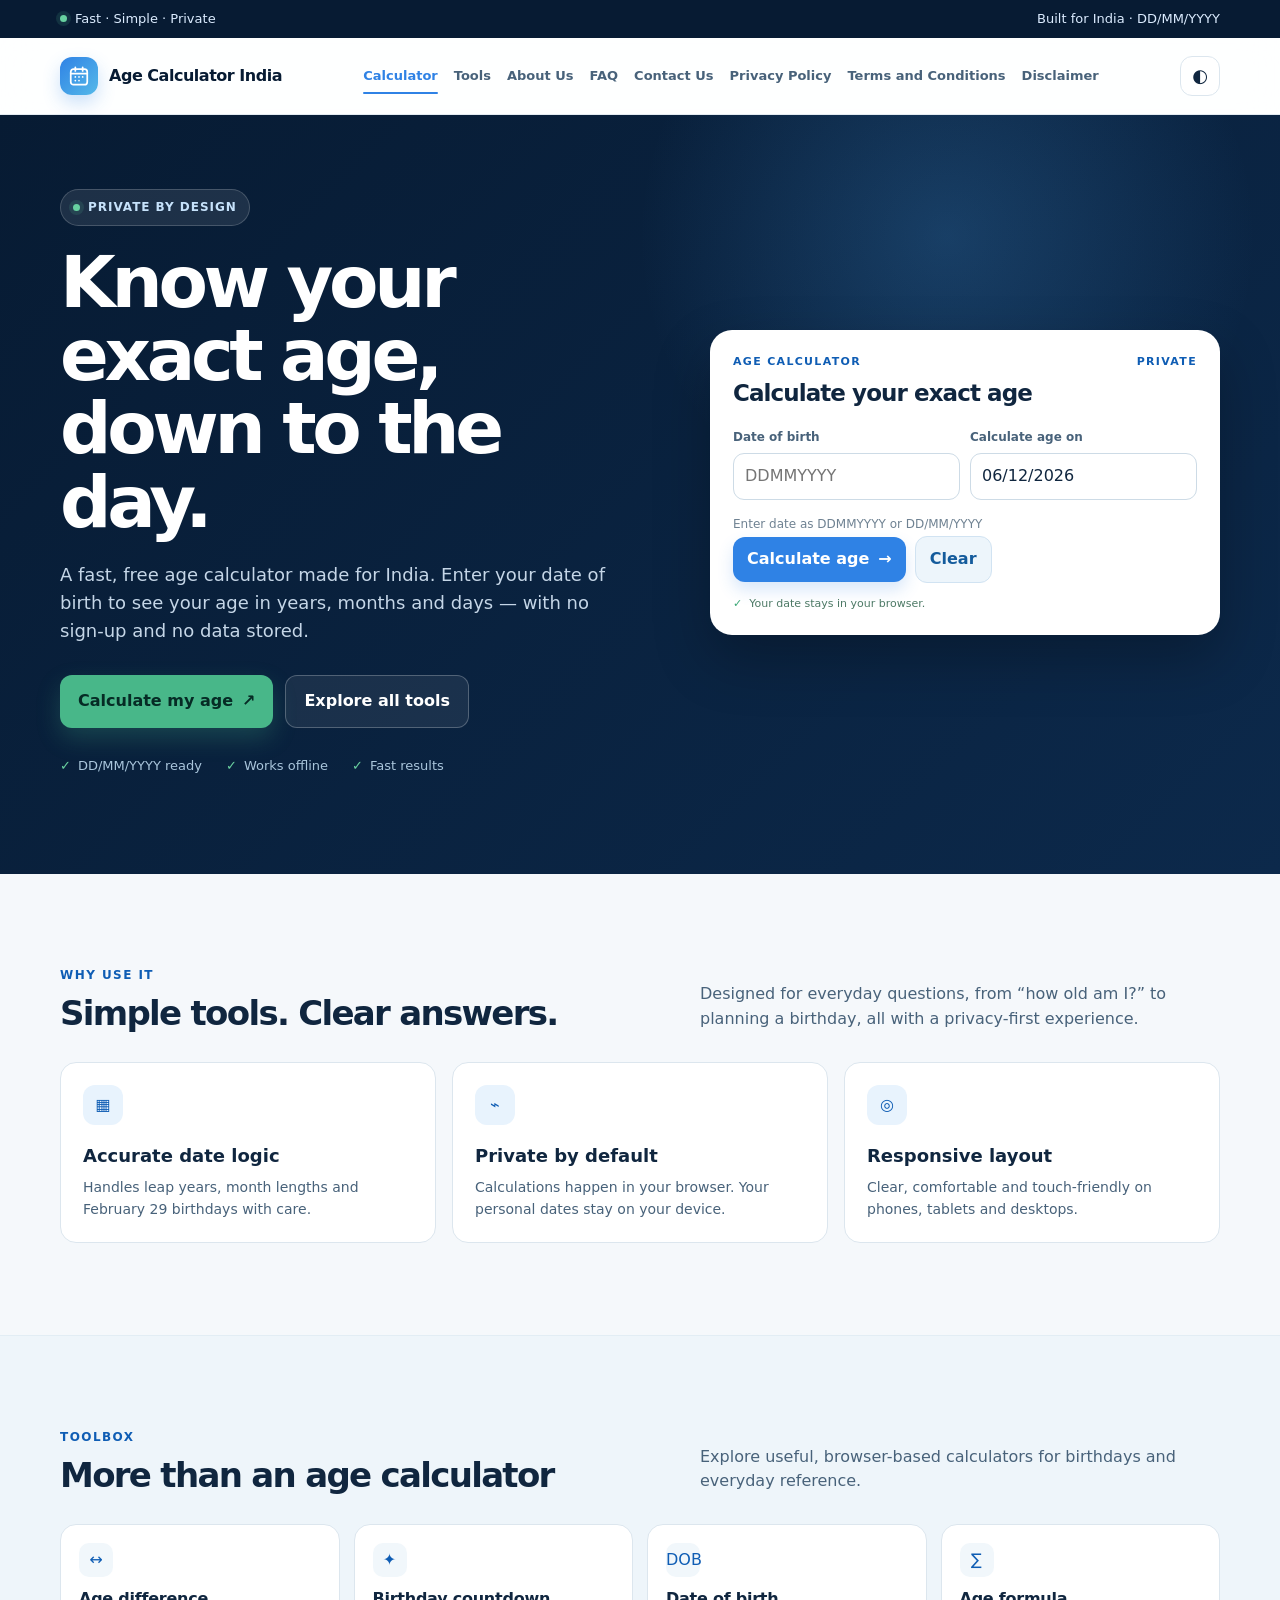
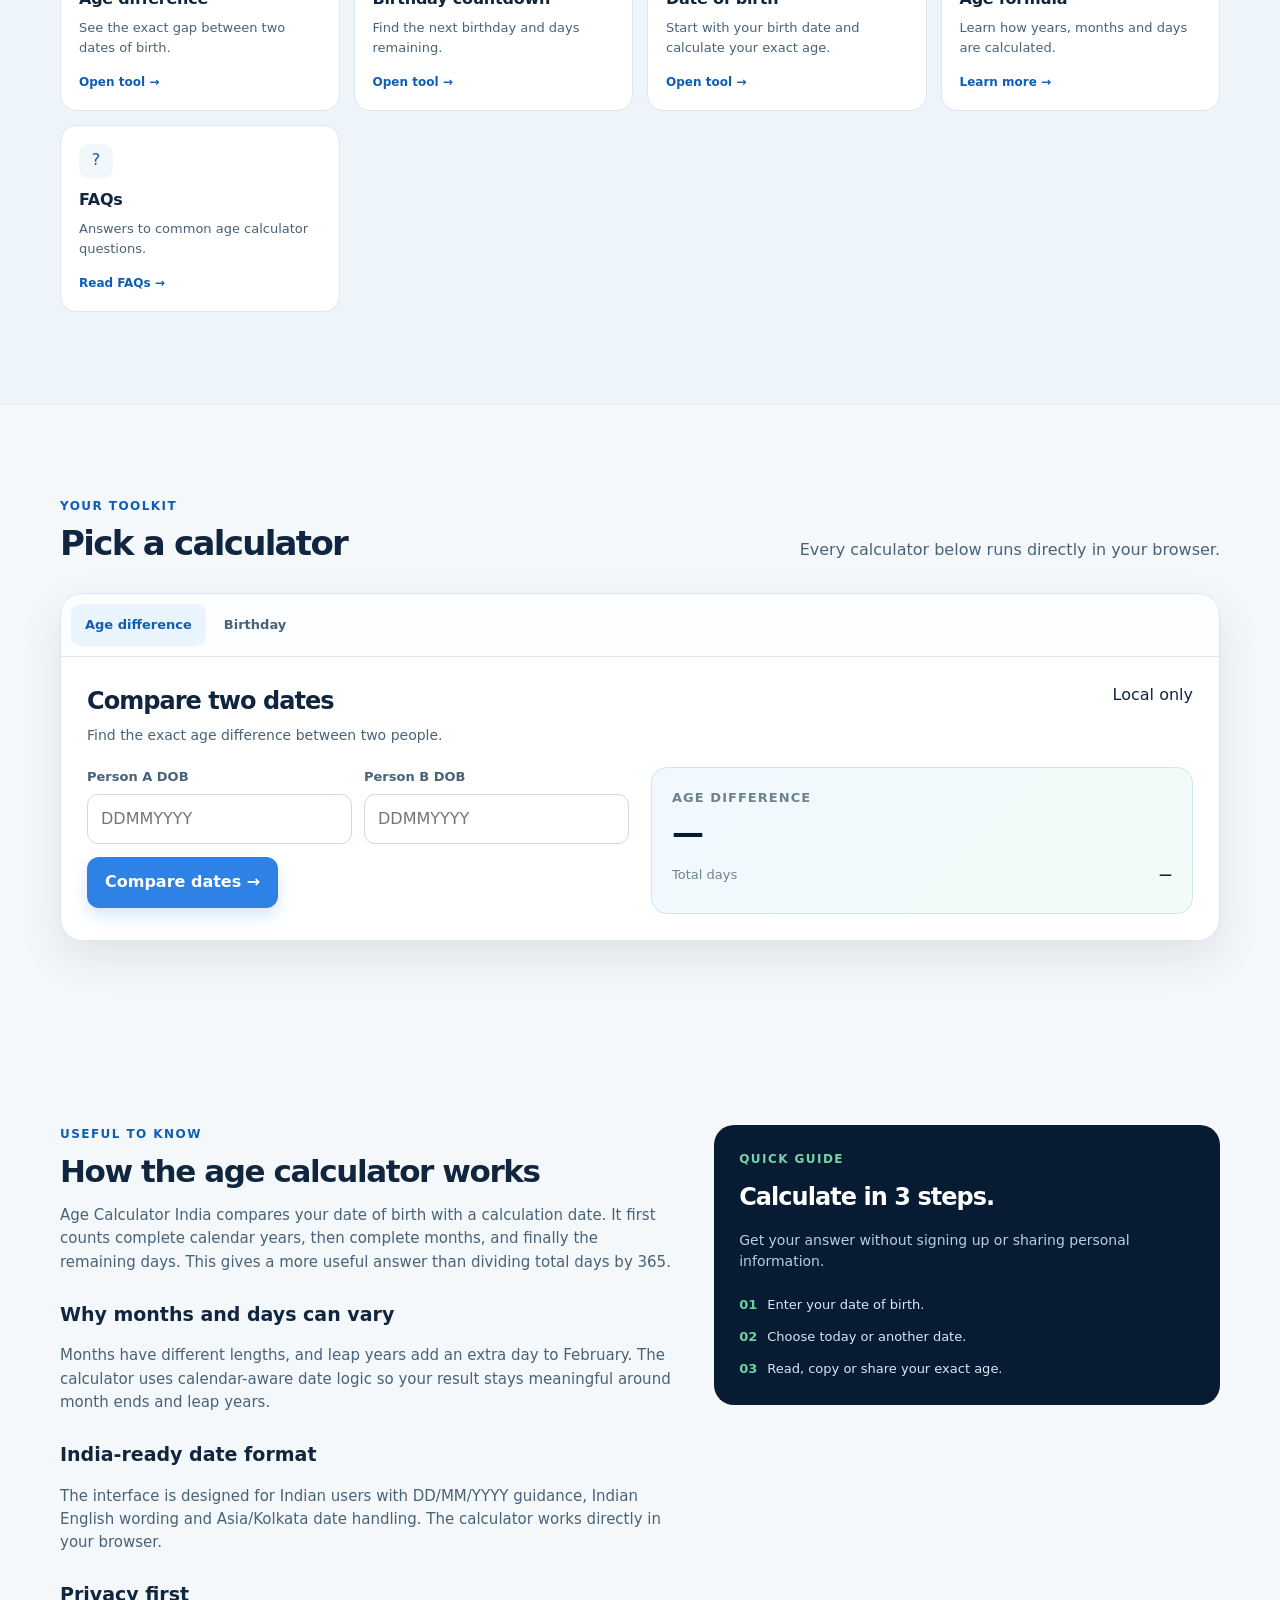
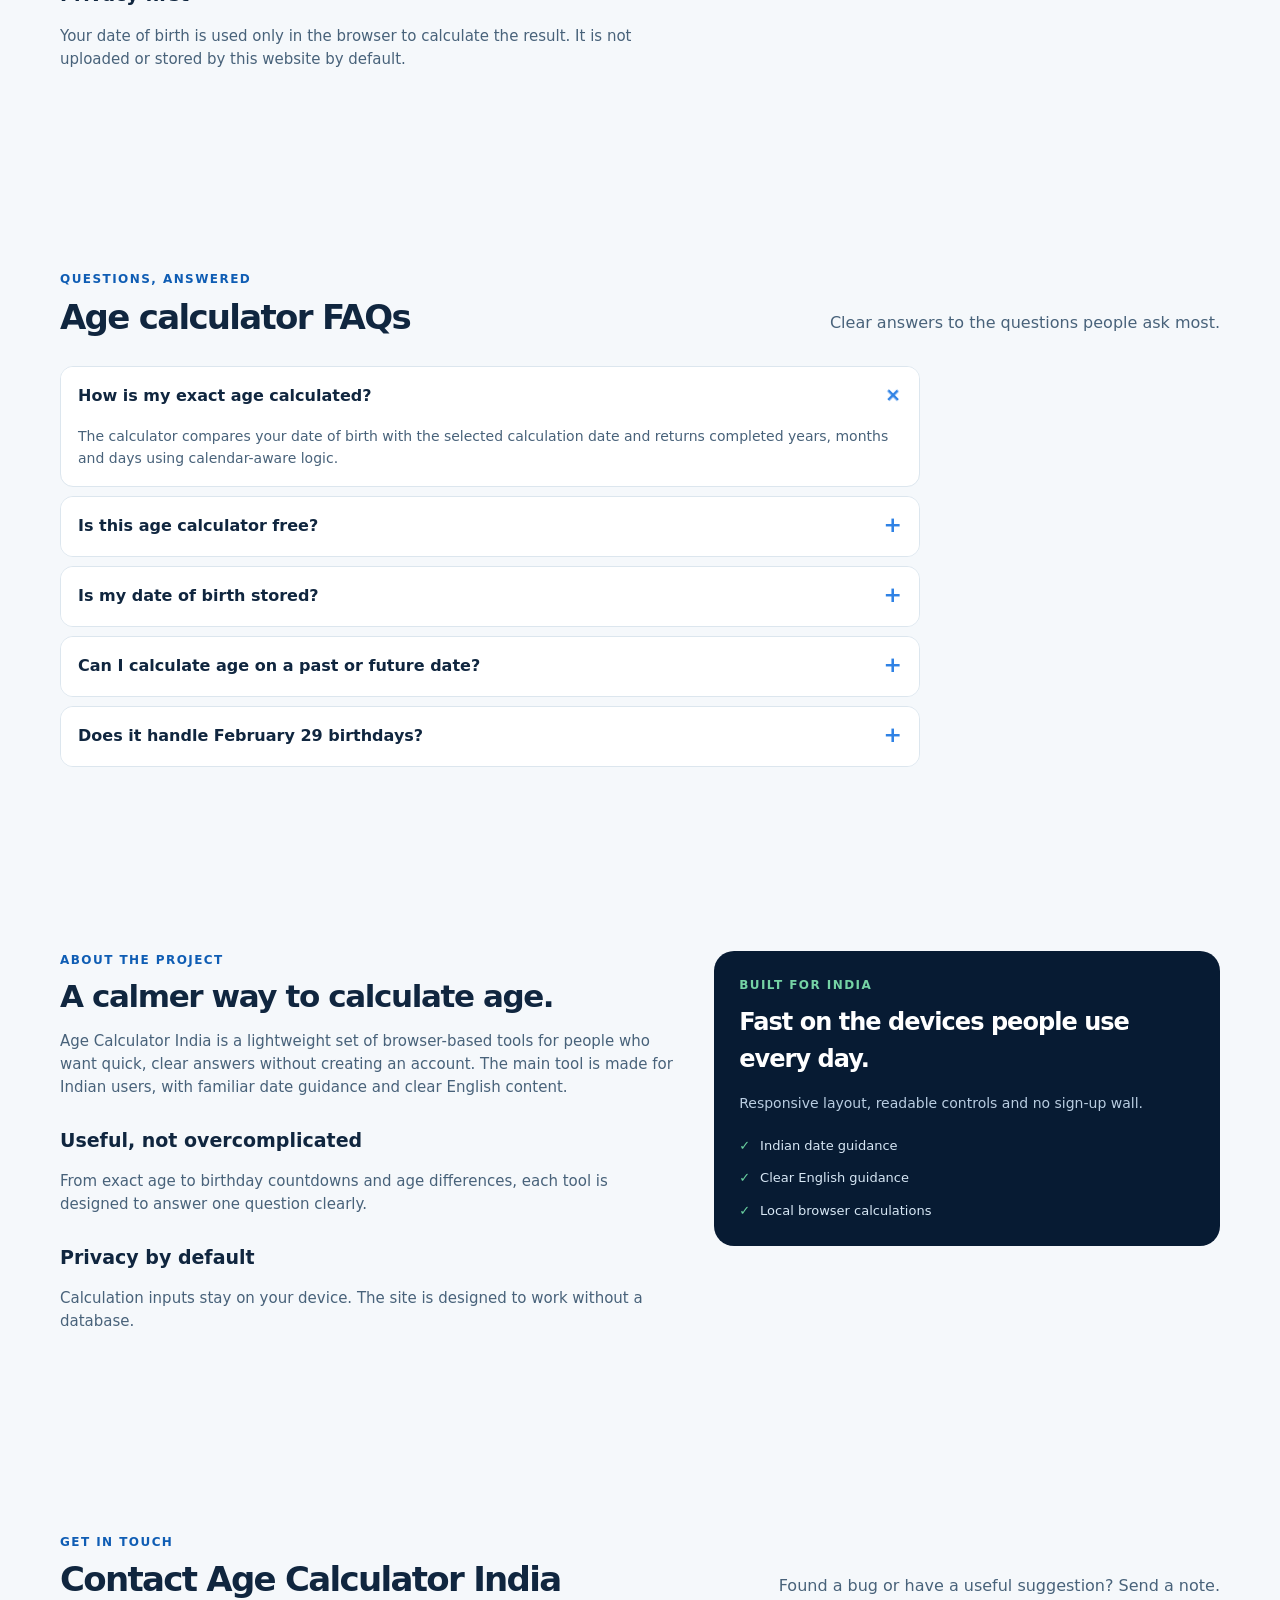
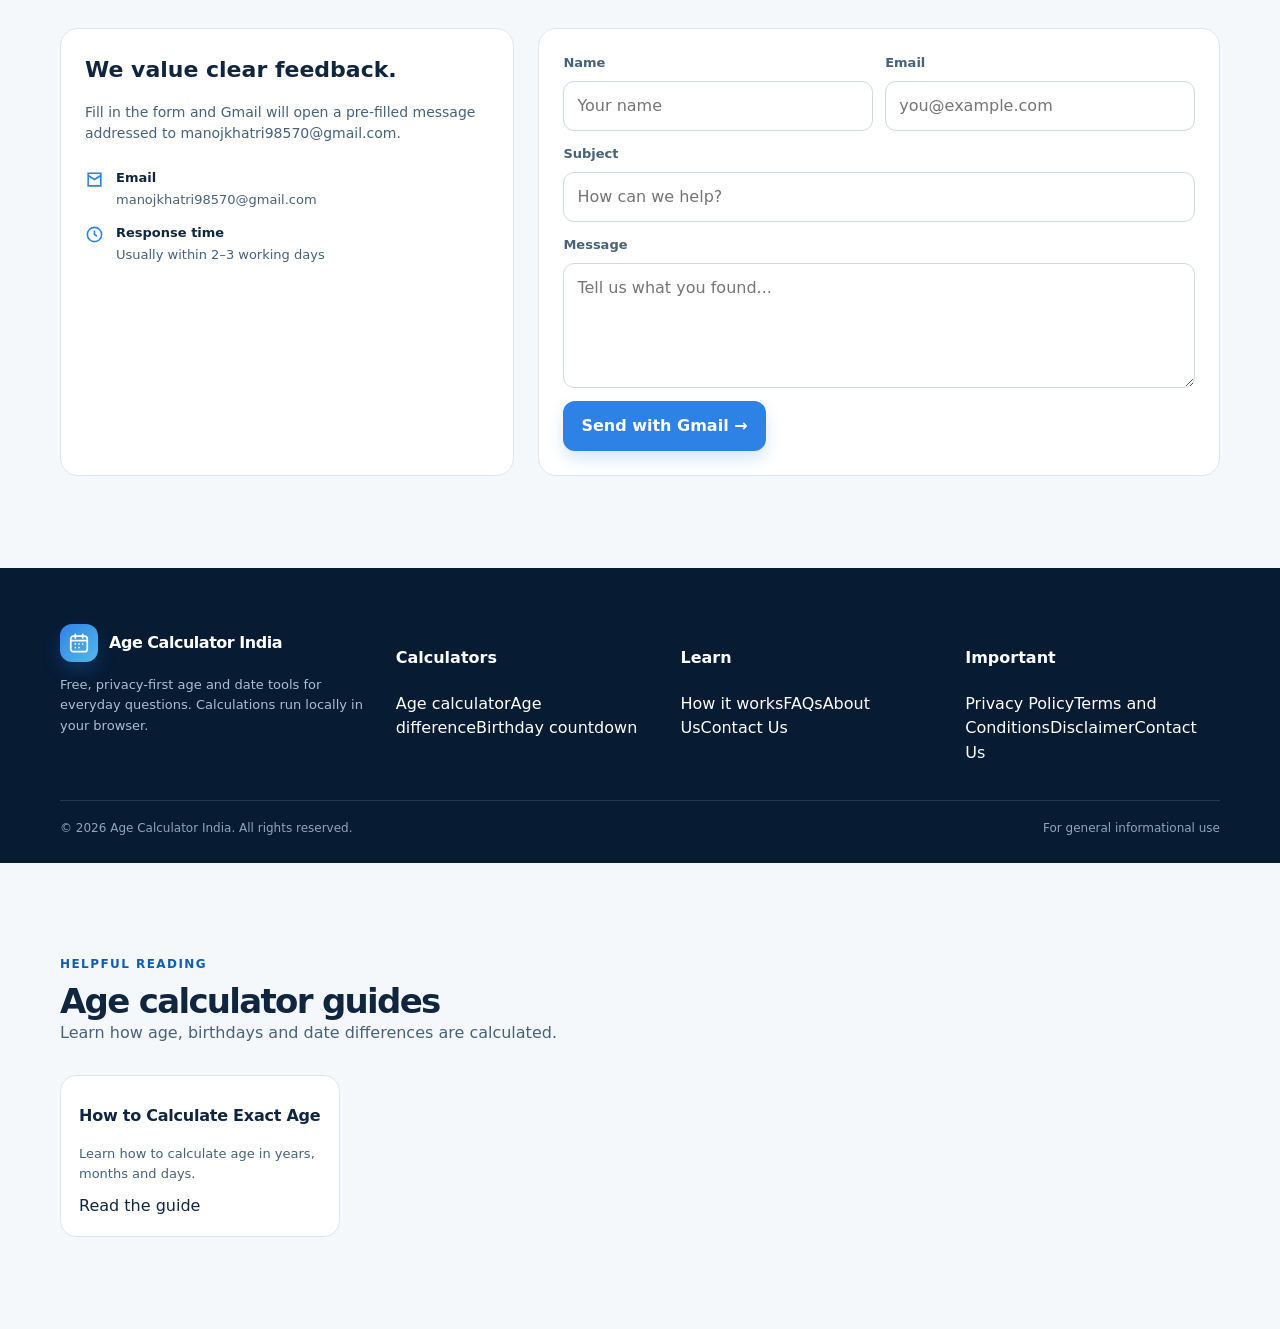
==== commit fb33ab4d: "Fix active navigation on all pages" ====
--- a/index.html
+++ b/index.html
@@ -51,7 +51,7 @@
   <script type="application/ld+json">
   {"@context":"https://schema.org","@type":"FAQPage","mainEntity":[{"@type":"Question","name":"How is age calculated?","acceptedAnswer":{"@type":"Answer","text":"Age is calculated by comparing the date of birth with the selected calculation date and returning completed years, months and days."}},{"@type":"Question","name":"Is my date of birth stored?","acceptedAnswer":{"@type":"Answer","text":"No. The calculator runs locally in your browser and does not store your date of birth by default."}}]}
   </script>
-</head>
+<style id='nav-active-css'>.navlinks a{position:relative;display:inline-block}.navlinks a.active{color:var(--blue);font-weight:700}.navlinks a.active::after{content:'';position:absolute;left:0;right:0;bottom:-8px;height:2px;border-radius:2px;background:var(--blue)}</style></head>
 <body>
   <div class="topbar"><div class="container"><span class="top-note"><i class="dot"></i> Fast · Simple · Private</span><span class="top-right">Built for India · DD/MM/YYYY</span></div></div>
   <header><div class="container nav">
@@ -126,5 +126,5 @@
   </script>
 
 <section class="section" id="guides"><div class="container"><div class="section-head"><div><div class="kicker">Helpful reading</div><h2>Age calculator guides</h2><p>Learn how age, birthdays and date differences are calculated.</p></div></div><div class="tools-grid"><a class="tool-card" href="how-to-calculate-exact-age.html"><h3>How to Calculate Exact Age</h3><p>Learn how to calculate age in years, months and days.</p><span>Read the guide</span></a></div></div></section>
-</body>
+<script src='shared.js'></script></body>
 </html>
